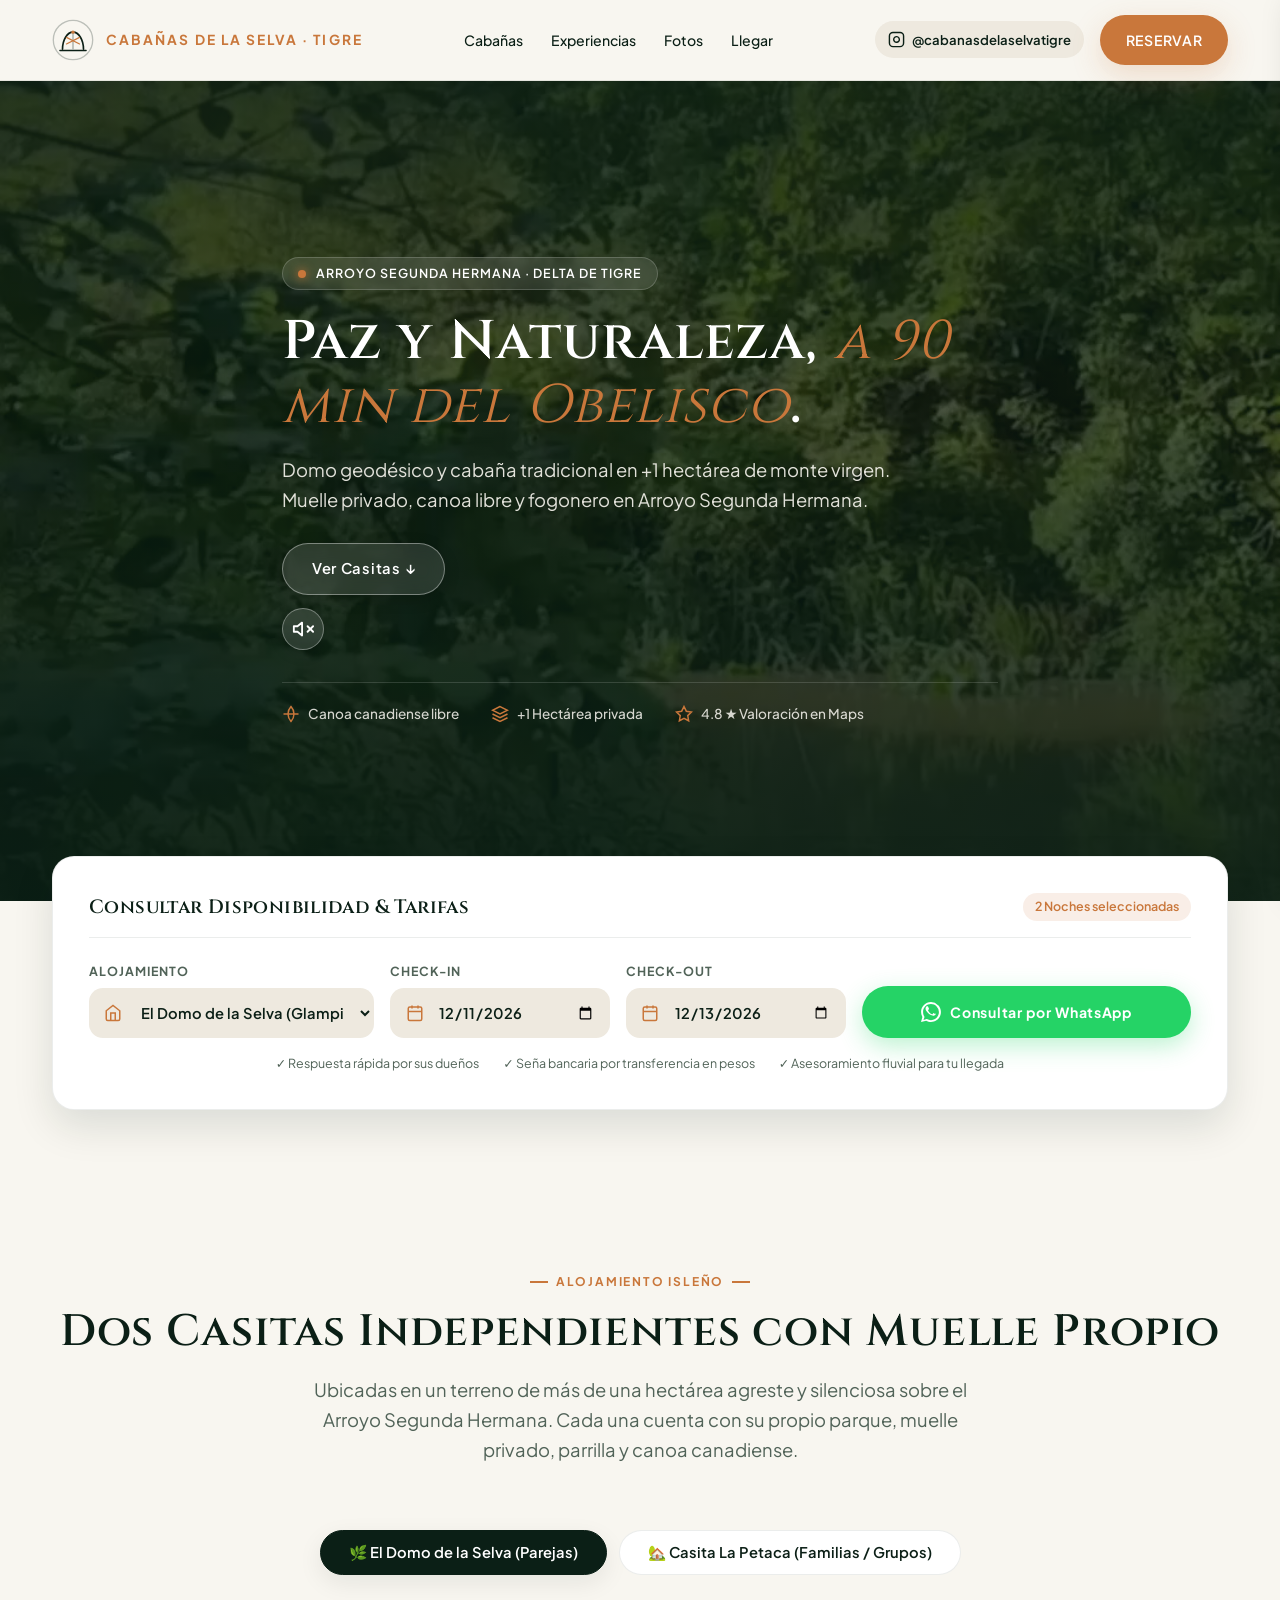
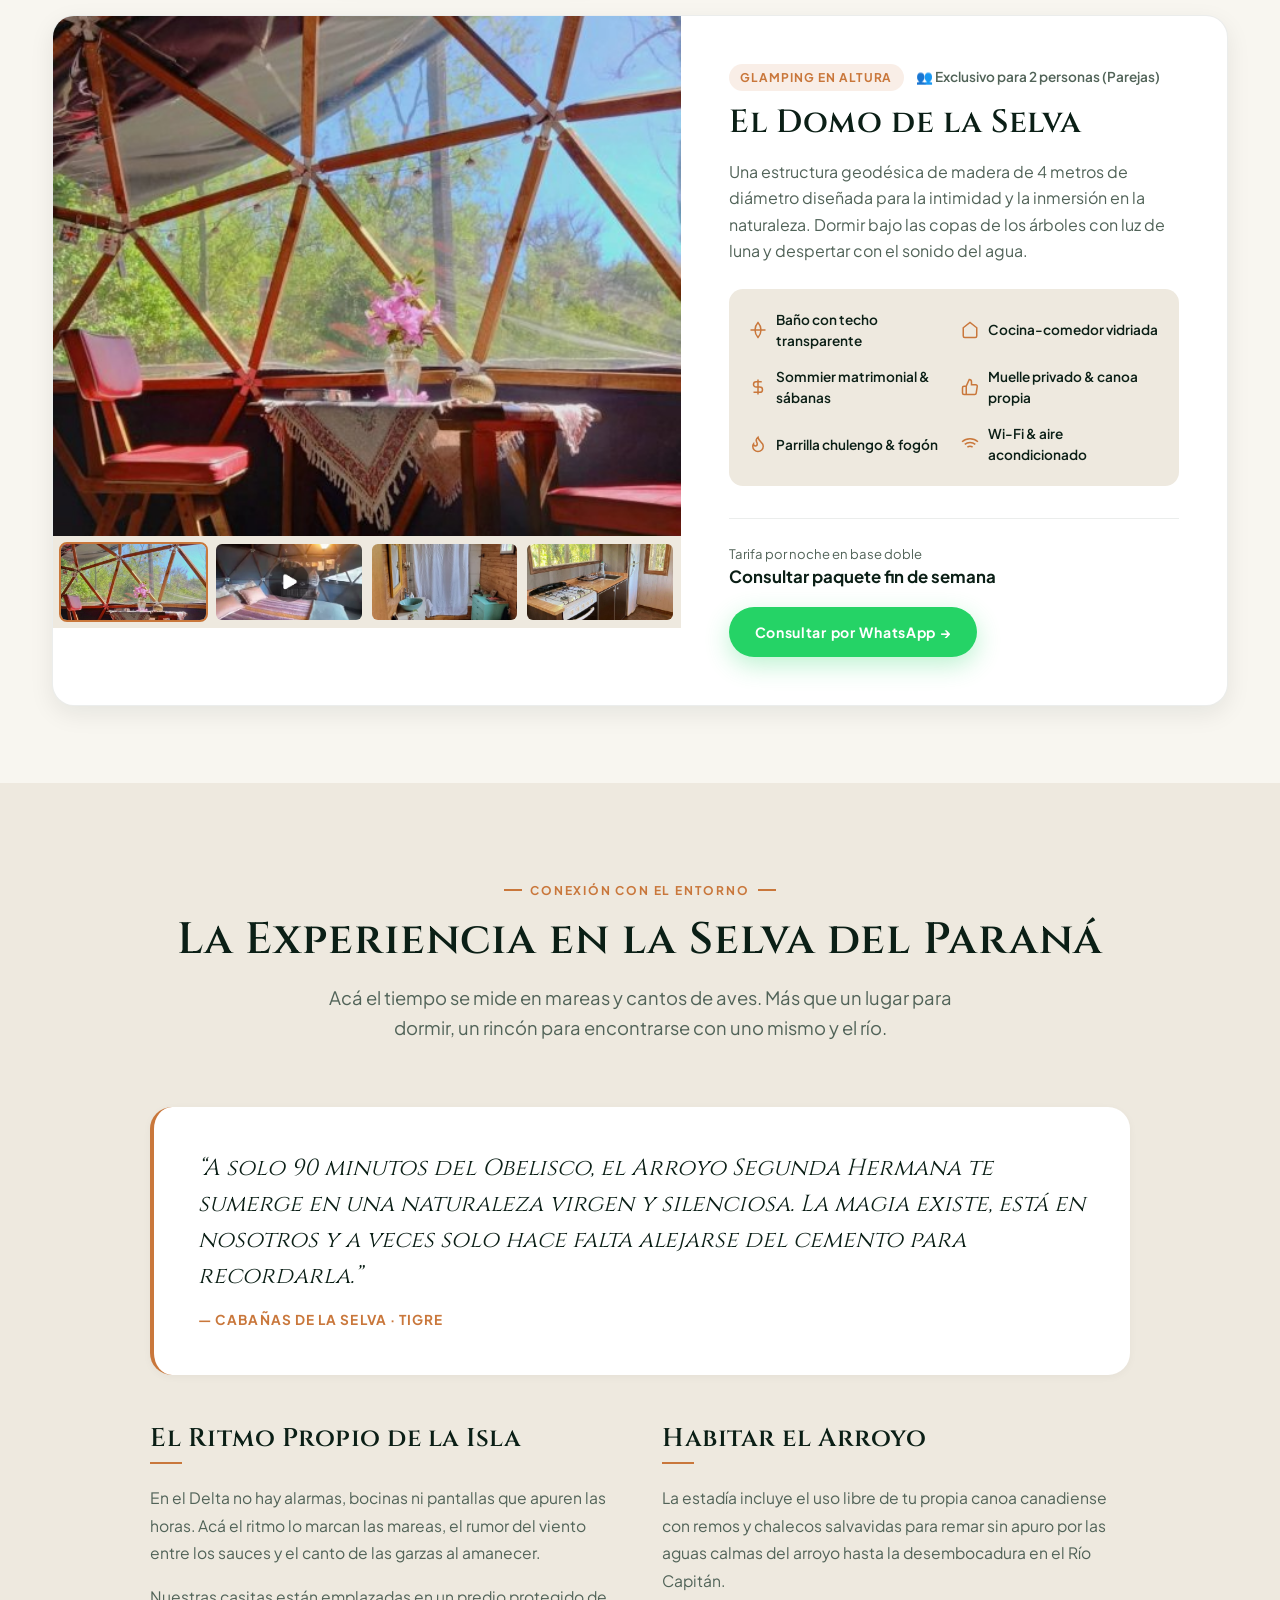
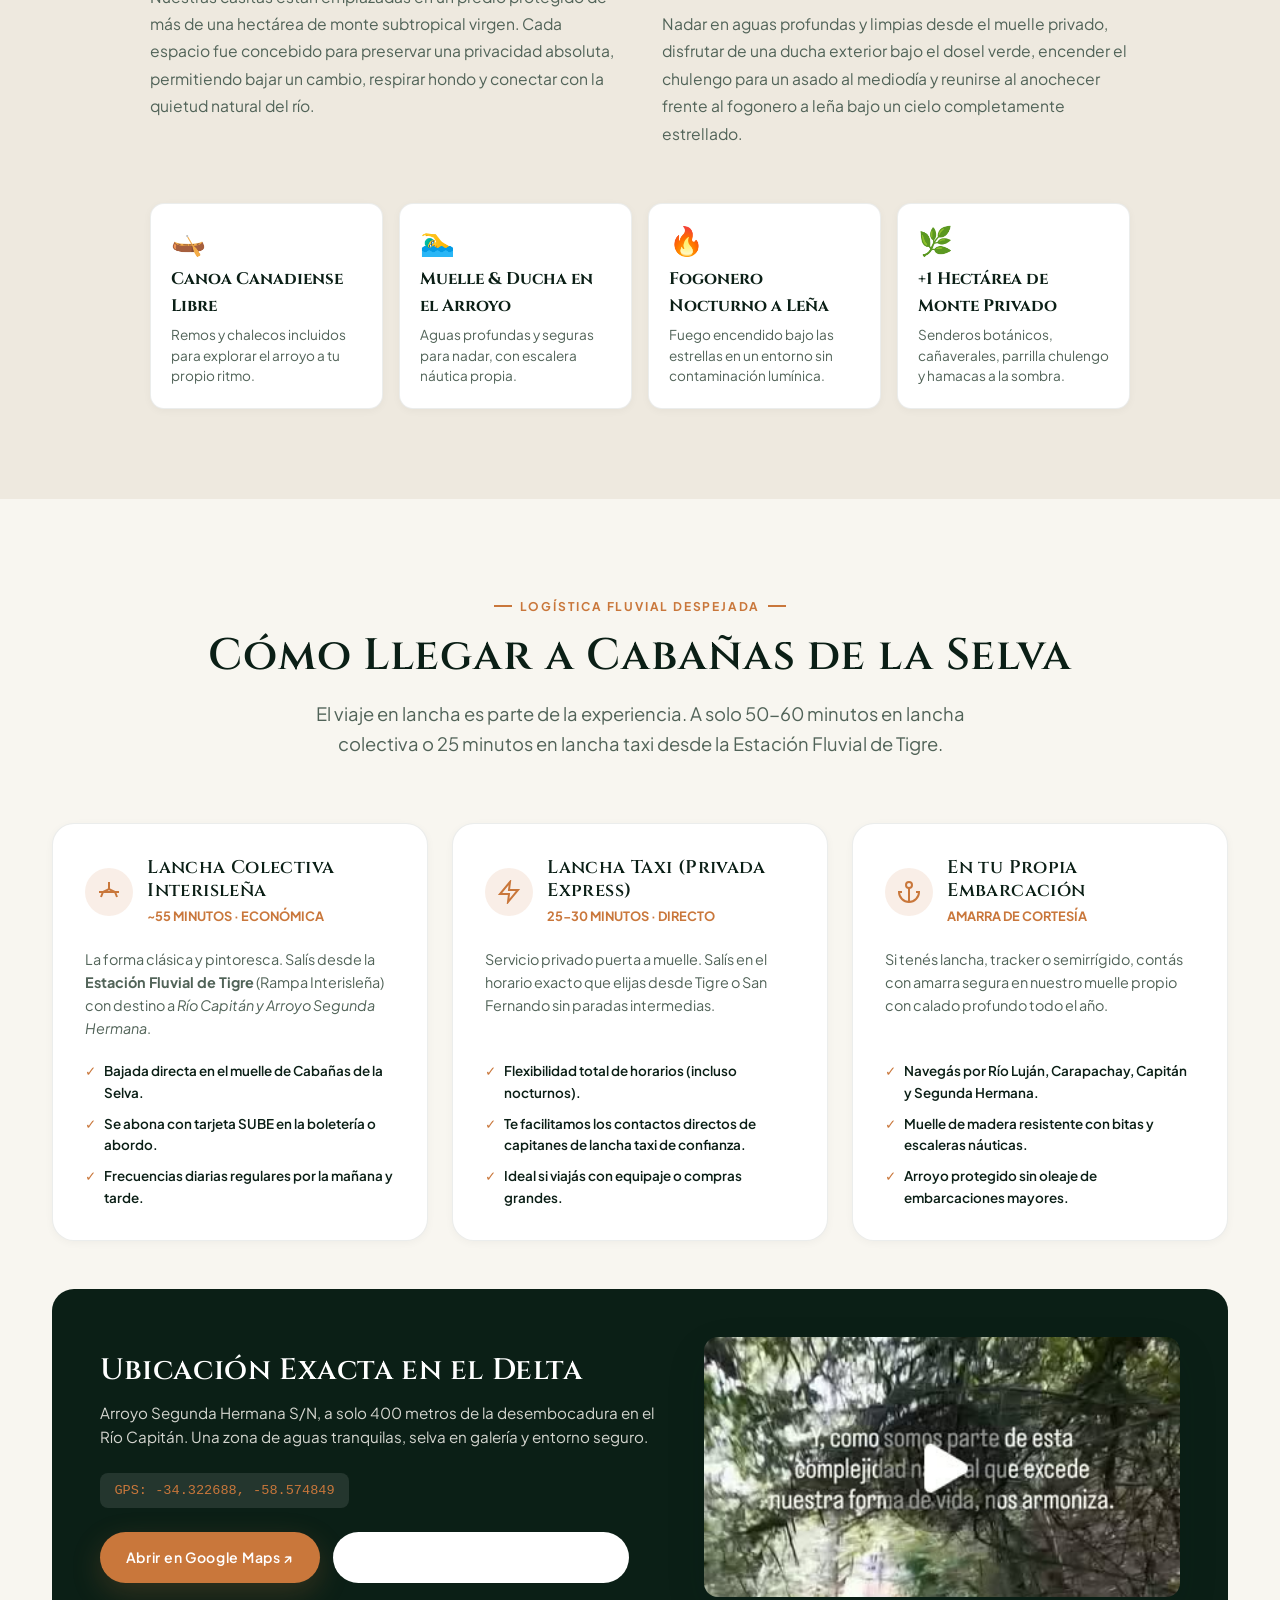
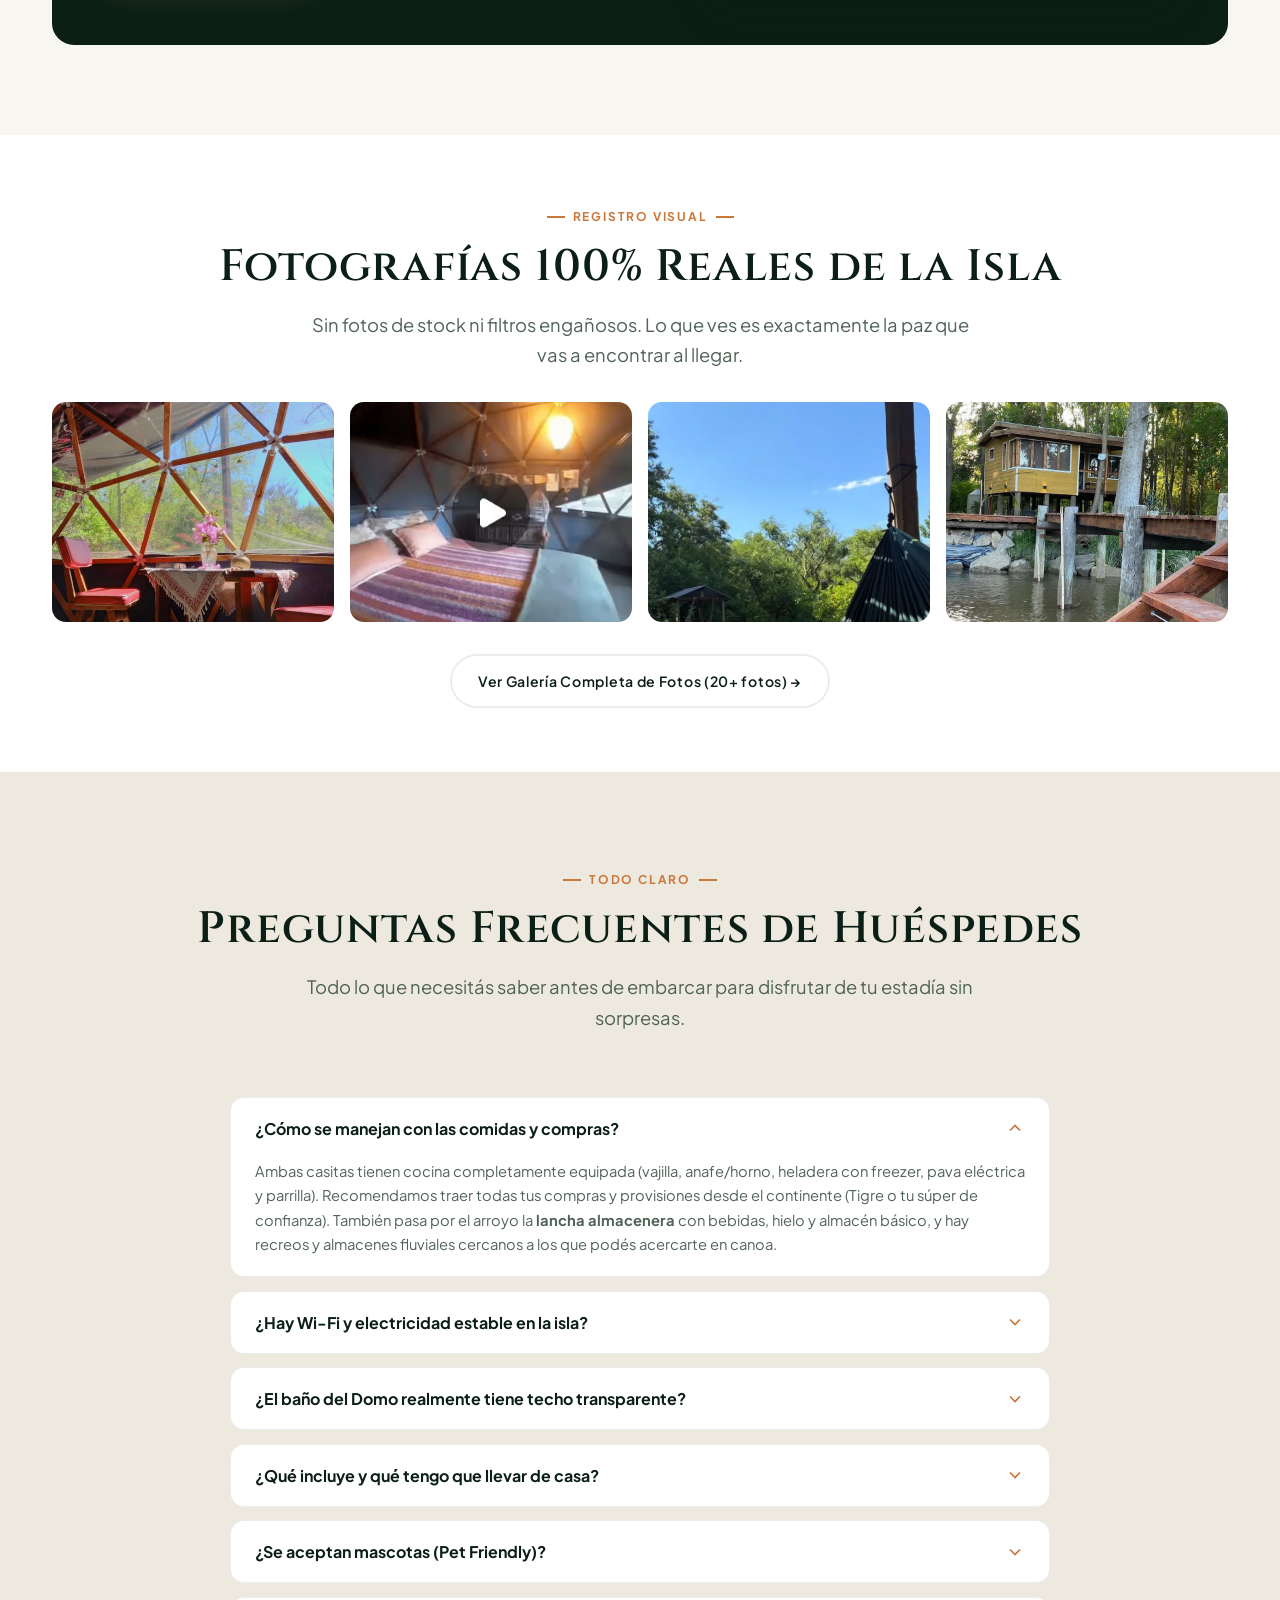
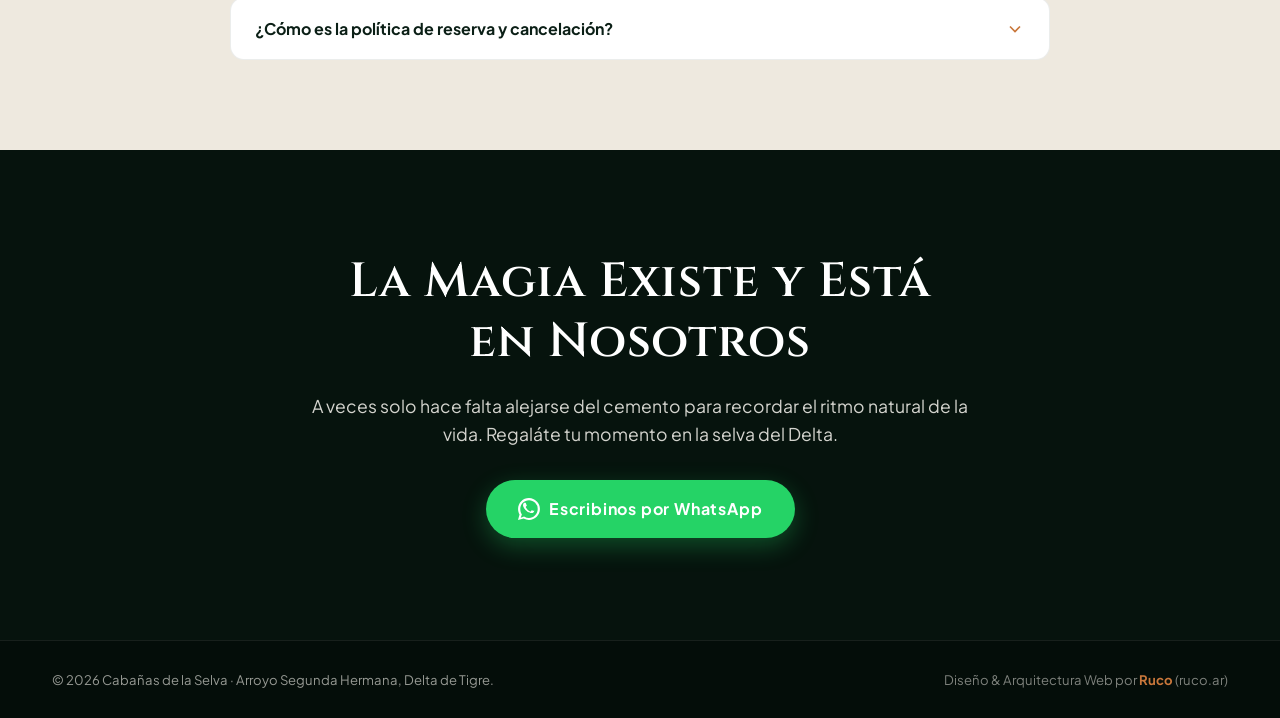
==== index.html @ 5b9f51e4 "subida del proyecto" ====
<!DOCTYPE html>
<html lang="es">
<head>
  <meta charset="UTF-8">
  <meta name="viewport" content="width=device-width, initial-scale=1.0">
  <title>Domo de la Selva · Cabañas de la Selva | Glamping & Cabaña en Delta de Tigre</title>
  
  <meta name="description" content="Refugio natural de desconexión en Arroyo Segunda Hermana, Delta de Tigre. Glamping en Domo geodésico con baño de techo transparente y Casita tradicional La Petaca. Más de 1 hectárea de monte virgen, muelle privado, canoa incluida y fogonero. A 90 min del Obelisco.">
  <meta name="keywords" content="domo de la selva tigre, cabañas de la selva delta, glamping tigre, arroyo segunda hermana, alquiler cabaña tigre, la petaca tigre, escapada delta tigre descanso">
  <meta name="author" content="Ruco · ruco.ar">
  <meta name="robots" content="index, follow">

  <!-- Open Graph / Redes Sociales -->
  <meta property="og:type" content="website">
  <meta property="og:title" content="Domo de la Selva · Cabañas de la Selva | Delta de Tigre">
  <meta property="og:description" content="Parece el Sudeste Asiático, pero está a 90 min del Obelisco. Domo geodésico con baño cenital y cabaña isleña en +1 hectárea privada con canoa y muelle.">
  <meta property="og:image" content="images/hero-domoselva.jpg">
  <meta property="og:locale" content="es_AR">

  <!-- Favicon SVG Botánico -->
  <link rel="icon" type="image/svg+xml" href="data:image/svg+xml,%3Csvg xmlns='http://www.w3.org/2000/svg' viewBox='0 0 32 32'%3E%3Cpath fill='%230b1f16' d='M16 2C8.3 2 2 8.3 2 16s6.3 14 14 14 14-6.3 14-14S23.7 2 16 2zm1 4.2c3.5 1.2 6.5 4.5 7.2 8.5H17V6.2zm-2 0V15H7.8C8.5 11 11.5 7.4 15 6.2zM7.5 17H15v8.8C11.5 24.6 8.5 21 7.5 17zm9.5 8.8V17h7.5c-1 4-4 7.6-7.5 8.8z'/%3E%3C/svg%3E">

  <!-- Preconnect & Fonts -->
  <link rel="preconnect" href="https://fonts.googleapis.com">
  <link rel="preconnect" href="https://fonts.gstatic.com" crossorigin>

  <!-- Estilos Principales -->
  <link rel="stylesheet" href="css/styles.css">

  <!-- Datos estructurados Schema.org para SEO Local de Google -->
  <script type="application/ld+json">
  {
    "@context": "https://schema.org",
    "@type": "LodgingBusiness",
    "name": "Domo de la Selva · Cabañas de la Selva",
    "alternateName": "El Domo y La Petaca Delta del Tigre",
    "description": "Complejo turístico en el Delta del Tigre con domo geodésico glamping en altura y cabaña tradicional isleña en más de una hectárea de monte con muelle propio y canoa libre.",
    "telephone": "+54 9 11 6840-8623",
    "url": "https://www.instagram.com/cabanasdelaselvatigre/",
    "address": {
      "@type": "PostalAddress",
      "streetAddress": "Arroyo Segunda Hermana S/N (a 400m de Río Capitán)",
      "addressLocality": "Tigre",
      "addressRegion": "Buenos Aires",
      "addressCountry": "AR"
    },
    "geo": {
      "@type": "GeoCoordinates",
      "latitude": -34.3226880,
      "longitude": -58.5748492
    },
    "amenityFeature": [
      { "@type": "LocationFeatureSpecification", "name": "Domo geodésico con baño de techo transparente", "value": true },
      { "@type": "LocationFeatureSpecification", "name": "Canoa canadiense de uso libre con chalecos", "value": true },
      { "@type": "LocationFeatureSpecification", "name": "Muelle privado sobre Arroyo Segunda Hermana", "value": true },
      { "@type": "LocationFeatureSpecification", "name": "Fogonero nocturno a leña", "value": true },
      { "@type": "LocationFeatureSpecification", "name": "Parrilla independiente en cada unidad", "value": true },
      { "@type": "LocationFeatureSpecification", "name": "Más de 1 hectárea de monte virgen", "value": true },
      { "@type": "LocationFeatureSpecification", "name": "Wi-Fi y electricidad 220V", "value": true }
    ],
    "priceRange": "$$"
  }
  </script>
</head>
<body>

  <!-- 2. Header Fijo & Navegación Principal -->
  <header class="site-header">
    <div class="container header-container">
      <!-- Marca & Isotipo -->
      <a href="index.html" class="brand" aria-label="Domo de la Selva - Inicio">
        <svg class="brand-icon-svg" viewBox="0 0 64 64" fill="none" xmlns="http://www.w3.org/2000/svg">
          <circle cx="32" cy="32" r="30" stroke="currentColor" stroke-width="2" stroke-opacity="0.25"/>
          <!-- Domo geodésico y hoja botánica -->
          <path d="M16 46C16 32 23 20 32 20C41 20 48 32 48 46" stroke="currentColor" stroke-width="2.5" stroke-linecap="round"/>
          <path d="M32 20V46" stroke="currentColor" stroke-width="1.8" stroke-opacity="0.4"/>
          <path d="M22 28L42 38" stroke="var(--color-accent)" stroke-width="1.8" stroke-linecap="round"/>
          <path d="M42 28L22 38" stroke="var(--color-accent)" stroke-width="1.8" stroke-linecap="round"/>
          <circle cx="32" cy="20" r="2.5" fill="var(--color-accent)"/>
          <path d="M12 48H52" stroke="currentColor" stroke-width="2" stroke-linecap="round"/>
        </svg>
        <div class="brand-text">
          <span class="brand-subtitle">Cabañas de la Selva · Tigre</span>
        </div>
      </a>

      <!-- Navegación Desktop -->
      <nav class="main-nav" aria-label="Navegación principal">
        <a href="#casitas" class="nav-link">Cabañas</a>
        <a href="#experiencias" class="nav-link">Experiencias</a>
        <a href="galeria.html" class="nav-link">Fotos</a>
        <a href="#como-llegar" class="nav-link">Llegar</a>
      </nav>

      <!-- Botones de Acción -->
      <div class="header-actions">
        <a href="https://www.instagram.com/cabanasdelaselvatigre/?hl=es" target="_blank" rel="noopener" class="header-ig" aria-label="Instagram Cabañas de la Selva">
          <svg width="17" height="17" viewBox="0 0 24 24" fill="none" stroke="currentColor" stroke-width="2"><rect x="2" y="2" width="20" height="20" rx="5" ry="5"/><path d="M16 11.37A4 4 0 1 1 12.63 8 4 4 0 0 1 16 11.37z"/><line x1="17.5" y1="6.5" x2="17.51" y2="6.5"/></svg>
          <span>@cabanasdelaselvatigre</span>
        </a>
        <a href="#reservas" class="btn btn-accent">RESERVAR</a>
      </div>

      <!-- Menú Hamburguesa Mobile -->
      <button class="menu-toggle" aria-label="Abrir menú" aria-expanded="false">
        <div class="menu-toggle-bars">
          <span></span>
          <span></span>
          <span></span>
        </div>
      </button>
    </div>
  </header>

  <!-- Drawer Menú Mobile Off-canvas -->
  <div class="mobile-drawer-overlay"></div>
  <aside class="mobile-drawer" aria-label="Menú móvil">
    <div class="mobile-drawer-top">
      <div class="brand-text">
        <span class="brand-subtitle" style="font-size: 0.95rem; font-weight: 700; color: var(--color-accent); text-transform: uppercase; letter-spacing: 0.12em;">Cabañas de la Selva</span>
      </div>
      <button class="mobile-drawer-close" aria-label="Cerrar menú">&times;</button>
    </div>
    <ul class="mobile-nav-list">
      <li><a href="#casitas" class="mobile-nav-link">Cabañas <span>→</span></a></li>
      <li><a href="#experiencias" class="mobile-nav-link">Experiencias <span>→</span></a></li>
      <li><a href="galeria.html" class="mobile-nav-link">Fotos <span>→</span></a></li>
      <li><a href="#como-llegar" class="mobile-nav-link">Llegar <span>→</span></a></li>
    </ul>
    <div class="mobile-drawer-footer">
      <a href="https://www.instagram.com/cabanasdelaselvatigre/?hl=es" target="_blank" rel="noopener" class="btn btn-outline" style="width: 100%;">
        Instagram @cabanasdelaselvatigre
      </a>
    </div>
  </aside>

  <!-- 3. Hero Section Editorial con Video Background -->
  <section class="hero-section">
    <div class="hero-media-wrap">
      <video class="hero-bg-video" autoplay muted loop playsinline poster="images/hero-video-poster.jpg" id="hero-video">
        <source src="videos/hero-selva.mp4" type="video/mp4">
        <img src="images/hero-video-poster.jpg" alt="Cabañas de la Selva Tigre - Arroyo Segunda Hermana" class="hero-bg-media">
      </video>
    </div>
    <div class="hero-overlay"></div>

    <div class="container hero-content">
      <div class="hero-badge-wrap">
        <span class="dot"></span>
        <span>ARROYO SEGUNDA HERMANA · DELTA DE TIGRE</span>
      </div>
      <h1 class="hero-title">
        Paz y Naturaleza, <em>a 90 min del Obelisco</em>.
      </h1>
      <p class="hero-description">
        Domo geodésico y cabaña tradicional en +1 hectárea de monte virgen. Muelle privado, canoa libre y fogonero en Arroyo Segunda Hermana.
      </p>
      <div class="hero-actions">
        <a href="#casitas" class="btn hero-btn-casitas">
          Ver Casitas ↓
        </a>
        <button class="hero-sound-icon-btn" id="hero-sound-toggle" aria-label="Activar o desactivar sonido del video" title="Activar sonido">
          <!-- Parlante silenciado / bloqueado -->
          <svg class="sound-icon-off" width="22" height="22" viewBox="0 0 24 24" fill="none" stroke="currentColor" stroke-width="2" stroke-linecap="round" stroke-linejoin="round">
            <polygon points="11 5 6 9 2 9 2 15 6 15 11 19 11 5"></polygon>
            <line x1="23" y1="9" x2="17" y2="15"></line>
            <line x1="17" y1="9" x2="23" y2="15"></line>
          </svg>
          <!-- Parlante activo / desbloqueado -->
          <svg class="sound-icon-on" width="22" height="22" viewBox="0 0 24 24" fill="none" stroke="currentColor" stroke-width="2" stroke-linecap="round" stroke-linejoin="round" style="display: none;">
            <polygon points="11 5 6 9 2 9 2 15 6 15 11 19 11 5"></polygon>
            <path d="M15.54 8.46a5 5 0 0 1 0 7.07"></path>
            <path d="M19.07 4.93a10 10 0 0 1 0 14.14"></path>
          </svg>
        </button>
      </div>
      <div class="hero-tickers">
        <div class="hero-ticker-item">
          <svg width="18" height="18" viewBox="0 0 24 24" fill="none" stroke="currentColor" stroke-width="2"><path d="M2 12h20M12 2a15.3 15.3 0 0 1 4 10 15.3 15.3 0 0 1-4 10 15.3 15.3 0 0 1-4-10 15.3 15.3 0 0 1 4-10z"/></svg>
          <span>Canoa canadiense libre</span>
        </div>
        <div class="hero-ticker-item">
          <svg width="18" height="18" viewBox="0 0 24 24" fill="none" stroke="currentColor" stroke-width="2"><path d="M12 2L2 7l10 5 10-5-10-5zM2 17l10 5 10-5M2 12l10 5 10-5"/></svg>
          <span>+1 Hectárea privada</span>
        </div>
        <div class="hero-ticker-item">
          <svg width="18" height="18" viewBox="0 0 24 24" fill="none" stroke="currentColor" stroke-width="2"><polygon points="12 2 15.09 8.26 22 9.27 17 14.14 18.18 21.02 12 17.77 5.82 21.02 7 14.14 2 9.27 8.91 8.26 12 2"/></svg>
          <span>4.8 ★ Valoración en Maps</span>
        </div>
      </div>
    </div>
  </section>

  <!-- 4. Motor de Reservas & Disponibilidad (Tactical Booking Box) -->
  <section class="booking-section" id="reservas">
    <div class="container">
      <div class="booking-card">
        <div class="booking-card-header">
          <div>
            <h2 class="booking-card-title">Consultar Disponibilidad & Tarifas</h2>
          </div>
          <span class="booking-card-badge" id="booking-nights-badge">2 Noches seleccionadas</span>
        </div>
        <form id="booking-form">
          <div class="booking-grid">
            <div class="booking-field">
              <label class="booking-label" for="booking-unit">Alojamiento</label>
              <div class="booking-input-wrap">
                <svg width="18" height="18" viewBox="0 0 24 24" fill="none" stroke="currentColor" stroke-width="2"><path d="M3 9l9-7 9 7v11a2 2 0 0 1-2 2H5a2 2 0 0 1-2-2z"/><polyline points="9 22 9 12 15 12 15 22"/></svg>
                <select id="booking-unit" class="booking-select" required>
                  <option value="El Domo de la Selva (Parejas)">El Domo de la Selva (Glamping Parejas)</option>
                  <option value="Casita La Petaca (Familias/Grupos)">Casita La Petaca (Hasta 4-5 personas)</option>
                  <option value="Ambas Casitas (Predio Completo)">Ambas Casitas (Predio exclusivo)</option>
                </select>
              </div>
            </div>

            <div class="booking-field">
              <label class="booking-label" for="booking-checkin">Check-in</label>
              <div class="booking-input-wrap">
                <svg width="18" height="18" viewBox="0 0 24 24" fill="none" stroke="currentColor" stroke-width="2"><rect x="3" y="4" width="18" height="18" rx="2" ry="2"/><line x1="16" y1="2" x2="16" y2="6"/><line x1="8" y1="2" x2="8" y2="6"/><line x1="3" y1="10" x2="21" y2="10"/></svg>
                <input type="date" id="booking-checkin" class="booking-input" required>
              </div>
            </div>

            <div class="booking-field">
              <label class="booking-label" for="booking-checkout">Check-out</label>
              <div class="booking-input-wrap">
                <svg width="18" height="18" viewBox="0 0 24 24" fill="none" stroke="currentColor" stroke-width="2"><rect x="3" y="4" width="18" height="18" rx="2" ry="2"/><line x1="16" y1="2" x2="16" y2="6"/><line x1="8" y1="2" x2="8" y2="6"/><line x1="3" y1="10" x2="21" y2="10"/></svg>
                <input type="date" id="booking-checkout" class="booking-input" required>
              </div>
            </div>

            <div class="booking-field">
              <button type="submit" class="btn btn-whatsapp booking-btn">
                <svg width="20" height="20" viewBox="0 0 24 24" fill="currentColor"><path d="M17.472 14.382c-.301-.15-1.78-.879-2.056-.98-.276-.1-.477-.15-.678.15-.201.3-.778.98-.954 1.18-.175.201-.351.226-.652.075-1.928-.966-3.193-2.189-4.469-4.38-.337-.58-.035-.895.116-1.045.135-.136.3-.351.451-.527.151-.176.201-.301.301-.502.101-.2.05-.376-.025-.526-.075-.151-.678-1.633-.929-2.235-.244-.587-.492-.507-.677-.516-.176-.008-.376-.01-.577-.01-.201 0-.527.075-.803.376-.276.3-1.054 1.03-1.054 2.511 0 1.481 1.079 2.91 1.23 3.111.15.201 2.124 3.243 5.145 4.549.718.311 1.279.497 1.716.636.722.23 1.378.197 1.897.12.578-.087 1.78-.727 2.031-1.429.251-.702.251-1.303.176-1.429-.076-.126-.277-.201-.578-.352zM12 21.82c-1.748 0-3.46-.46-4.966-1.332l-.356-.211-3.69 1.196 1.218-3.597-.232-.37C3.045 15.952 2.5 14.011 2.5 12c0-5.238 4.262-9.5 9.5-9.5 2.538 0 4.924.989 6.72 2.784A9.444 9.444 0 0 1 21.5 12c0 5.238-4.262 9.82-9.5 9.82zm8.411-17.91A11.89 11.89 0 0 0 12 .08C5.424.08.08 5.424.08 12c0 2.1.548 4.148 1.589 5.961L0 24l6.19-1.624C7.94 23.35 9.947 23.92 12 23.92c6.576 0 11.92-5.344 11.92-11.92 0-3.184-1.24-6.177-3.509-8.41z"/></svg>
                <span>Consultar por WhatsApp</span>
              </button>
            </div>
          </div>
        </form>
        <div class="booking-guarantee">
          <span>✓ Respuesta rápida por sus dueños</span>
          <span>✓ Seña bancaria por transferencia en pesos</span>
          <span>✓ Asesoramiento fluvial para tu llegada</span>
        </div>
      </div>
    </div>
  </section>

  <!-- 5. Casitas Showcase (El Domo vs La Petaca) -->
  <section class="showcase-section" id="casitas">
    <div class="container">
      <div class="section-header-center">
        <span class="section-tag">Alojamiento Isleño</span>
        <h2 class="section-title">Dos Casitas Independientes con Muelle Propio</h2>
        <p class="section-subtitle">
          Ubicadas en un terreno de más de una hectárea agreste y silenciosa sobre el Arroyo Segunda Hermana. Cada una cuenta con su propio parque, muelle privado, parrilla y canoa canadiense.
        </p>
      </div>

      <!-- Selector de Casita -->
      <div class="units-tabs">
        <button class="unit-tab-btn active" data-unit="domo">
          🌿 El Domo de la Selva (Parejas)
        </button>
        <button class="unit-tab-btn" data-unit="petaca">
          🏡 Casita La Petaca (Familias / Grupos)
        </button>
      </div>

      <!-- UNIDAD 1: EL DOMO DE LA SELVA -->
      <article class="unit-card active" id="unit-domo">
        <div class="unit-gallery">
          <img src="images/domo-geodesico-vista-real.jpg" alt="Interior del Domo geodésico con vista a la selva" class="unit-main-img">
          <div class="unit-thumbs-grid">
            <div class="unit-thumb-btn active" data-full="images/domo-geodesico-vista-real.jpg">
              <img src="images/domo-geodesico-vista-real.jpg" alt="Vista interior del Domo">
            </div>
            <div class="unit-thumb-btn" data-full="images/domo-cama-sommier-real.jpg">
              <img src="images/domo-cama-sommier-real.jpg" alt="Domo habitación real">
            </div>
            <div class="unit-thumb-btn" data-full="images/domo-bano-cielo.jpg">
              <img src="images/domo-bano-cielo.jpg" alt="Baño con techo transparente">
            </div>
            <div class="unit-thumb-btn" data-full="images/domo-cocina-deck.jpg">
              <img src="images/domo-cocina-deck.jpg" alt="Cocina y deck">
            </div>
          </div>
        </div>

        <div class="unit-info-body">
          <div>
            <div class="unit-top-meta">
              <span class="unit-badge">Glamping en Altura</span>
              <span class="unit-capacity">👥 Exclusivo para 2 personas (Parejas)</span>
            </div>
            <h3 class="unit-name">El Domo de la Selva</h3>
            <p class="unit-lead">
              Una estructura geodésica de madera de 4 metros de diámetro diseñada para la intimidad y la inmersión en la naturaleza. Dormir bajo las copas de los árboles con luz de luna y despertar con el sonido del agua.
            </p>

            <div class="unit-features-grid">
              <div class="unit-feat-item">
                <svg width="18" height="18" viewBox="0 0 24 24" fill="none" stroke="currentColor" stroke-width="2"><path d="M2 12h20M12 2a15.3 15.3 0 0 1 4 10 15.3 15.3 0 0 1-4 10 15.3 15.3 0 0 1-4-10 15.3 15.3 0 0 1 4-10z"/></svg>
                <span>Baño con techo transparente</span>
              </div>
              <div class="unit-feat-item">
                <svg width="18" height="18" viewBox="0 0 24 24" fill="none" stroke="currentColor" stroke-width="2"><path d="M3 9l9-7 9 7v11a2 2 0 0 1-2 2H5a2 2 0 0 1-2-2z"/></svg>
                <span>Cocina-comedor vidriada</span>
              </div>
              <div class="unit-feat-item">
                <svg width="18" height="18" viewBox="0 0 24 24" fill="none" stroke="currentColor" stroke-width="2"><path d="M12 2v20M17 5H9.5a3.5 3.5 0 0 0 0 7h5a3.5 3.5 0 0 1 0 7H6"/></svg>
                <span>Sommier matrimonial & sábanas</span>
              </div>
              <div class="unit-feat-item">
                <svg width="18" height="18" viewBox="0 0 24 24" fill="none" stroke="currentColor" stroke-width="2"><path d="M14 9V5a3 3 0 0 0-3-3l-4 9v11h11.28a2 2 0 0 0 2-1.7l1.38-9a2 2 0 0 0-2-2.3zM7 22H4a2 2 0 0 1-2-2v-7a2 2 0 0 1 2-2h3"/></svg>
                <span>Muelle privado & canoa propia</span>
              </div>
              <div class="unit-feat-item">
                <svg width="18" height="18" viewBox="0 0 24 24" fill="none" stroke="currentColor" stroke-width="2"><path d="M8.5 14.5A2.5 2.5 0 0 0 11 12c0-1.38-.5-2-1-3-1.072-2.143-.224-4.054 2-6 .5 2.5 2 4.9 4 6.5 2 1.6 3 3.5 3 5.5a7 7 0 1 1-14 0c0-1.153.433-2.294 1-3a2.5 2.5 0 0 0 2.5 2.5z"/></svg>
                <span>Parrilla chulengo & fogón</span>
              </div>
              <div class="unit-feat-item">
                <svg width="18" height="18" viewBox="0 0 24 24" fill="none" stroke="currentColor" stroke-width="2"><path d="M5 12.55a11 11 0 0 1 14.08 0M1.42 9a16 16 0 0 1 21.16 0M8.53 16.11a6 6 0 0 1 6.95 0M12 20h.01"/></svg>
                <span>Wi-Fi & aire acondicionado</span>
              </div>
            </div>
          </div>

          <div class="unit-cta-block">
            <div class="unit-price-note">
              <span>Tarifa por noche en base doble</span>
              <strong>Consultar paquete fin de semana</strong>
            </div>
            <a href="https://wa.me/5491168408623?text=¡Hola!%20Queremos%20consultar%20disponibilidad%20y%20precios%20para%20El%20Domo%20de%20la%20Selva" target="_blank" rel="noopener" class="btn btn-whatsapp">
              Consultar por WhatsApp →
            </a>
          </div>
        </div>
      </article>

      <!-- UNIDAD 2: CASITA LA PETACA -->
      <article class="unit-card" id="unit-petaca">
        <div class="unit-gallery">
          <img src="images/petaca-cabana-fachada.jpg" alt="Casita La Petaca en Delta del Tigre" class="unit-main-img">
          <div class="unit-thumbs-grid">
            <div class="unit-thumb-btn active" data-full="images/petaca-cabana-fachada.jpg">
              <img src="images/petaca-cabana-fachada.jpg" alt="La Petaca Fachada">
            </div>
            <div class="unit-thumb-btn" data-full="images/petaca-living-madera.jpg">
              <img src="images/petaca-living-madera.jpg" alt="Living de La Petaca">
            </div>
            <div class="unit-thumb-btn" data-full="images/petaca-dormitorio-matrimonial.jpg">
              <img src="images/petaca-dormitorio-matrimonial.jpg" alt="Habitación principal">
            </div>
            <div class="unit-thumb-btn" data-full="images/hamacas-paraguayas-sombra.jpg">
              <img src="images/hamacas-paraguayas-sombra.jpg" alt="Hamacas paraguayas">
            </div>
          </div>
        </div>

        <div class="unit-info-body">
          <div>
            <div class="unit-top-meta">
              <span class="unit-badge">Cabaña Tradicional Isleña</span>
              <span class="unit-capacity">👨‍👩‍👧‍👦 Capacidad hasta 4 a 5 personas</span>
            </div>
            <h3 class="unit-name">Casita La Petaca</h3>
            <p class="unit-lead">
              Auténtica casa de isla sobre pilotes de 3 ambientes, rodeada de cañaverales y parque silvestre. Ideal para familias, parejas amigas o quienes buscan amplitud con espíritu isleño auténtico.
            </p>

            <div class="unit-features-grid">
              <div class="unit-feat-item">
                <svg width="18" height="18" viewBox="0 0 24 24" fill="none" stroke="currentColor" stroke-width="2"><path d="M3 9l9-7 9 7v11a2 2 0 0 1-2 2H5a2 2 0 0 1-2-2z"/></svg>
                <span>2 Dormitorios independientes</span>
              </div>
              <div class="unit-feat-item">
                <svg width="18" height="18" viewBox="0 0 24 24" fill="none" stroke="currentColor" stroke-width="2"><path d="M21 16V8a2 2 0 0 0-1-1.73l-7-4a2 2 0 0 0-2 0l-7 4A2 2 0 0 0 3 8v8a2 2 0 0 0 1 1.73l7 4a2 2 0 0 0 2 0l7-4A2 2 0 0 0 21 16z"/></svg>
                <span>Cocina completa con horno y freezer</span>
              </div>
              <div class="unit-feat-item">
                <svg width="18" height="18" viewBox="0 0 24 24" fill="none" stroke="currentColor" stroke-width="2"><path d="M12 22s8-4 8-10V5l-8-3-8 3v7c0 6 8 10 8 10z"/></svg>
                <span>Deck exterior & galería a la sombra</span>
              </div>
              <div class="unit-feat-item">
                <svg width="18" height="18" viewBox="0 0 24 24" fill="none" stroke="currentColor" stroke-width="2"><path d="M14 9V5a3 3 0 0 0-3-3l-4 9v11h11.28a2 2 0 0 0 2-1.7l1.38-9a2 2 0 0 0-2-2.3z"/></svg>
                <span>Muelle propio & canoa con salvavidas</span>
              </div>
              <div class="unit-feat-item">
                <svg width="18" height="18" viewBox="0 0 24 24" fill="none" stroke="currentColor" stroke-width="2"><path d="M8.5 14.5A2.5 2.5 0 0 0 11 12c0-1.38-.5-2-1-3-1.072-2.143-.224-4.054 2-6 .5 2.5 2 4.9 4 6.5 2 1.6 3 3.5 3 5.5a7 7 0 1 1-14 0c0-1.153.433-2.294 1-3a2.5 2.5 0 0 0 2.5 2.5z"/></svg>
                <span>Parrilla grande & fogón delimitado</span>
              </div>
              <div class="unit-feat-item">
                <svg width="18" height="18" viewBox="0 0 24 24" fill="none" stroke="currentColor" stroke-width="2"><path d="M5 12.55a11 11 0 0 1 14.08 0M1.42 9a16 16 0 0 1 21.16 0M8.53 16.11a6 6 0 0 1 6.95 0M12 20h.01"/></svg>
                <span>Hamacas paraguayas & juegos</span>
              </div>
            </div>
          </div>

          <div class="unit-cta-block">
            <div class="unit-price-note">
              <span>Tarifa familiar según cantidad de huéspedes</span>
              <strong>Capacidad 4 a 5 personas</strong>
            </div>
            <a href="https://wa.me/5491168408623?text=¡Hola!%20Queremos%20consultar%20por%20la%20Casita%20La%20Petaca%20para%20familias" target="_blank" rel="noopener" class="btn btn-whatsapp">
              Consultar por WhatsApp →
            </a>
          </div>
        </div>
      </article>
    </div>
  </section>

  <!-- 6. Experiencias & Vivencias de Selva -->
  <section class="experiences-section" id="experiencias">
    <div class="container">
      <div class="section-header-center">
        <span class="section-tag">Conexión con el Entorno</span>
        <h2 class="section-title">La Experiencia en la Selva del Paraná</h2>
        <p class="section-subtitle">
          Acá el tiempo se mide en mareas y cantos de aves. Más que un lugar para dormir, un rincón para encontrarse con uno mismo y el río.
        </p>
      </div>

      <!-- Narrativa Editorial de la Experiencia (Quiet Luxury) -->
      <div class="exp-editorial-wrap">
        <div class="exp-editorial-quote">
          <p class="quote-text">
            “A solo 90 minutos del Obelisco, el Arroyo Segunda Hermana te sumerge en una naturaleza virgen y silenciosa. La magia existe, está en nosotros y a veces solo hace falta alejarse del cemento para recordarla.”
          </p>
          <span class="quote-author">— Cabañas de la Selva · Tigre</span>
        </div>

        <div class="exp-editorial-story">
          <div class="exp-story-col">
            <h3 class="story-heading">El Ritmo Propio de la Isla</h3>
            <p>
              En el Delta no hay alarmas, bocinas ni pantallas que apuren las horas. Acá el ritmo lo marcan las mareas, el rumor del viento entre los sauces y el canto de las garzas al amanecer.
            </p>
            <p>
              Nuestras casitas están emplazadas en un predio protegido de más de una hectárea de monte subtropical virgen. Cada espacio fue concebido para preservar una privacidad absoluta, permitiendo bajar un cambio, respirar hondo y conectar con la quietud natural del río.
            </p>
          </div>

          <div class="exp-story-col">
            <h3 class="story-heading">Habitar el Arroyo</h3>
            <p>
              La estadía incluye el uso libre de tu propia canoa canadiense con remos y chalecos salvavidas para remar sin apuro por las aguas calmas del arroyo hasta la desembocadura en el Río Capitán.
            </p>
            <p>
              Nadar en aguas profundas y limpias desde el muelle privado, disfrutar de una ducha exterior bajo el dosel verde, encender el chulengo para un asado al mediodía y reunirse al anochecer frente al fogonero a leña bajo un cielo completamente estrellado.
            </p>
          </div>
        </div>

        <!-- Pilares de Experiencia (Sin fotos, estética editorial limpia) -->
        <div class="exp-editorial-features">
          <div class="exp-feature-pill">
            <span class="pill-icon">🛶</span>
            <div class="pill-text">
              <strong>Canoa Canadiense Libre</strong>
              <span>Remos y chalecos incluidos para explorar el arroyo a tu propio ritmo.</span>
            </div>
          </div>
          <div class="exp-feature-pill">
            <span class="pill-icon">🏊‍♂️</span>
            <div class="pill-text">
              <strong>Muelle &amp; Ducha en el Arroyo</strong>
              <span>Aguas profundas y seguras para nadar, con escalera náutica propia.</span>
            </div>
          </div>
          <div class="exp-feature-pill">
            <span class="pill-icon">🔥</span>
            <div class="pill-text">
              <strong>Fogonero Nocturno a Leña</strong>
              <span>Fuego encendido bajo las estrellas en un entorno sin contaminación lumínica.</span>
            </div>
          </div>
          <div class="exp-feature-pill">
            <span class="pill-icon">🌿</span>
            <div class="pill-text">
              <strong>+1 Hectárea de Monte Privado</strong>
              <span>Senderos botánicos, cañaverales, parrilla chulengo y hamacas a la sombra.</span>
            </div>
          </div>
        </div>
      </div>
    </div>
  </section>

  <!-- 7. Logística Fluvial ("Cómo Llegar") -->
  <section class="logistics-section" id="como-llegar">
    <div class="container">
      <div class="section-header-center">
        <span class="section-tag">Logística Fluvial Despejada</span>
        <h2 class="section-title">Cómo Llegar a Cabañas de la Selva</h2>
        <p class="section-subtitle">
          El viaje en lancha es parte de la experiencia. A solo 50-60 minutos en lancha colectiva o 25 minutos en lancha taxi desde la Estación Fluvial de Tigre.
        </p>
      </div>

      <div class="logistics-grid">
        <!-- Opción 1: Lancha Colectiva -->
        <div class="logistics-card">
          <div class="logistics-header">
            <div class="logistics-icon-circle">
              <svg width="24" height="24" viewBox="0 0 24 24" fill="none" stroke="currentColor" stroke-width="2"><path d="M2 12h20M4 17l2-5 6-3 6 3 2 5M12 2v7"/></svg>
            </div>
            <div>
              <h3 class="logistics-name">Lancha Colectiva Interisleña</h3>
              <span class="logistics-time">~55 Minutos · Económica</span>
            </div>
          </div>
          <p class="logistics-desc">
            La forma clásica y pintoresca. Salís desde la <strong>Estación Fluvial de Tigre</strong> (Rampa Interisleña) con destino a <em>Río Capitán y Arroyo Segunda Hermana</em>.
          </p>
          <ul class="logistics-steps">
            <li>Bajada directa en el muelle de Cabañas de la Selva.</li>
            <li>Se abona con tarjeta SUBE en la boletería o abordo.</li>
            <li>Frecuencias diarias regulares por la mañana y tarde.</li>
          </ul>
        </div>

        <!-- Opción 2: Lancha Taxi Náutica -->
        <div class="logistics-card">
          <div class="logistics-header">
            <div class="logistics-icon-circle">
              <svg width="24" height="24" viewBox="0 0 24 24" fill="none" stroke="currentColor" stroke-width="2"><polygon points="13 2 3 14 12 14 11 22 21 10 12 10 13 2"/></svg>
            </div>
            <div>
              <h3 class="logistics-name">Lancha Taxi (Privada Express)</h3>
              <span class="logistics-time">25-30 Minutos · Directo</span>
            </div>
          </div>
          <p class="logistics-desc">
            Servicio privado puerta a muelle. Salís en el horario exacto que elijas desde Tigre o San Fernando sin paradas intermedias.
          </p>
          <ul class="logistics-steps">
            <li>Flexibilidad total de horarios (incluso nocturnos).</li>
            <li>Te facilitamos los contactos directos de capitanes de lancha taxi de confianza.</li>
            <li>Ideal si viajás con equipaje o compras grandes.</li>
          </ul>
        </div>

        <!-- Opción 3: Embarcación Propia -->
        <div class="logistics-card">
          <div class="logistics-header">
            <div class="logistics-icon-circle">
              <svg width="24" height="24" viewBox="0 0 24 24" fill="none" stroke="currentColor" stroke-width="2"><circle cx="12" cy="5" r="3"/><line x1="12" y1="8" x2="12" y2="21"/><path d="M5 12H2a10 10 0 0 0 20 0h-3"/></svg>
            </div>
            <div>
              <h3 class="logistics-name">En tu Propia Embarcación</h3>
              <span class="logistics-time">Amarra de Cortesía</span>
            </div>
          </div>
          <p class="logistics-desc">
            Si tenés lancha, tracker o semirrígido, contás con amarra segura en nuestro muelle propio con calado profundo todo el año.
          </p>
          <ul class="logistics-steps">
            <li>Navegás por Río Luján, Carapachay, Capitán y Segunda Hermana.</li>
            <li>Muelle de madera resistente con bitas y escaleras náuticas.</li>
            <li>Arroyo protegido sin oleaje de embarcaciones mayores.</li>
          </ul>
        </div>
      </div>

      <!-- Tarjeta de Mapa y Coordenadas -->
      <div class="map-card">
        <div>
          <h3>Ubicación Exacta en el Delta</h3>
          <p>
            Arroyo Segunda Hermana S/N, a solo 400 metros de la desembocadura en el Río Capitán. Una zona de aguas tranquilas, selva en galería y entorno seguro.
          </p>
          <div class="map-coordinates">
            <span>GPS: -34.322688, -58.574849</span>
          </div>
          <div class="map-actions">
            <a href="https://maps.google.com/?q=-34.322688,-58.574849" target="_blank" rel="noopener" class="btn btn-accent">
              Abrir en Google Maps ↗
            </a>
            <a href="https://wa.me/5491168408623?text=Hola!%20Me%20podr%C3%ADan%20indicar%20los%20horarios%20de%20lancha%20para%20este%20fin%20de%20semana?" target="_blank" rel="noopener" class="btn btn-outline" style="color: #fff; border-color: rgba(255,255,255,0.3);">
              Consultar Horarios por WhatsApp
            </a>
          </div>
        </div>
        <div class="map-visual-box">
          <img src="images/mapa-arroyo-ilustrado.jpg" alt="Mapa del Arroyo Segunda Hermana y Río Capitán" loading="lazy">
        </div>
      </div>
    </div>
  </section>

  <!-- 8. Galería de Fotos Reales (Preview) -->
  <section class="gallery-preview-section" style="padding: clamp(3rem, 6vw, 4rem) 0; background: var(--color-bg-surface);">
    <div class="container">
      <div class="section-header-center" style="margin-bottom: 2rem;">
        <span class="section-tag">Registro Visual</span>
        <h2 class="section-title">Fotografías 100% Reales de la Isla</h2>
        <p class="section-subtitle">Sin fotos de stock ni filtros engañosos. Lo que ves es exactamente la paz que vas a encontrar al llegar.</p>
      </div>

      <div style="display: grid; grid-template-columns: repeat(auto-fill, minmax(260px, 1fr)); gap: 1rem; margin-bottom: 2rem;">
        <a href="images/domo-geodesico-vista-real.jpg" data-lightbox style="height: 220px; border-radius: var(--radius-md); overflow: hidden; display: block;">
          <img src="images/domo-geodesico-vista-real.jpg" alt="Interior con ventanales del Domo geodésico" style="width: 100%; height: 100%; object-fit: cover;">
        </a>
        <a href="images/domo-cama-sommier-real.jpg" data-lightbox style="height: 220px; border-radius: var(--radius-md); overflow: hidden; display: block;">
          <img src="images/domo-cama-sommier-real.jpg" alt="Habitación domo real con mosquitero" style="width: 100%; height: 100%; object-fit: cover;">
        </a>
        <a href="images/rio-muelle-selva-real.jpg" data-lightbox style="height: 220px; border-radius: var(--radius-md); overflow: hidden; display: block;">
          <img src="images/rio-muelle-selva-real.jpg" alt="Río y muelle privado" style="width: 100%; height: 100%; object-fit: cover;">
        </a>
        <a href="images/petaca-cabana-fachada.jpg" data-lightbox style="height: 220px; border-radius: var(--radius-md); overflow: hidden; display: block;">
          <img src="images/petaca-cabana-fachada.jpg" alt="Casita La Petaca fachada" style="width: 100%; height: 100%; object-fit: cover;">
        </a>
      </div>

      <div style="text-align: center;">
        <a href="galeria.html" class="btn btn-outline" style="border-width: 2px;">
          Ver Galería Completa de Fotos (20+ fotos) →
        </a>
      </div>
    </div>
  </section>

  <!-- 9. FAQ Acordeón de Preguntas Frecuentes -->
  <section class="faq-section" id="faq">
    <div class="container">
      <div class="section-header-center">
        <span class="section-tag">Todo Claro</span>
        <h2 class="section-title">Preguntas Frecuentes de Huéspedes</h2>
        <p class="section-subtitle">
          Todo lo que necesitás saber antes de embarcar para disfrutar de tu estadía sin sorpresas.
        </p>
      </div>

      <div class="faq-accordion">
        <!-- FAQ 1 -->
        <div class="faq-item active">
          <button class="faq-question">
            <span>¿Cómo se manejan con las comidas y compras?</span>
            <svg class="faq-icon" viewBox="0 0 24 24" fill="none" stroke="currentColor" stroke-width="2"><polyline points="6 9 12 15 18 9"/></svg>
          </button>
          <div class="faq-answer">
            <p>
              Ambas casitas tienen cocina completamente equipada (vajilla, anafe/horno, heladera con freezer, pava eléctrica y parrilla). Recomendamos traer todas tus compras y provisiones desde el continente (Tigre o tu súper de confianza). También pasa por el arroyo la <strong>lancha almacenera</strong> con bebidas, hielo y almacén básico, y hay recreos y almacenes fluviales cercanos a los que podés acercarte en canoa.
            </p>
          </div>
        </div>

        <!-- FAQ 2 -->
        <div class="faq-item">
          <button class="faq-question">
            <span>¿Hay Wi-Fi y electricidad estable en la isla?</span>
            <svg class="faq-icon" viewBox="0 0 24 24" fill="none" stroke="currentColor" stroke-width="2"><polyline points="6 9 12 15 18 9"/></svg>
          </button>
          <div class="faq-answer">
            <p>
              Sí, contamos con electricidad de red 220V estable y conexión <strong>Wi-Fi en todo el predio</strong>, por lo que podés teletrabajar o mirar una película sin inconvenientes si te toca un día de lluvia.
            </p>
          </div>
        </div>

        <!-- FAQ 3 -->
        <div class="faq-item">
          <button class="faq-question">
            <span>¿El baño del Domo realmente tiene techo transparente?</span>
            <svg class="faq-icon" viewBox="0 0 24 24" fill="none" stroke="currentColor" stroke-width="2"><polyline points="6 9 12 15 18 9"/></svg>
          </button>
          <div class="faq-answer">
            <p>
              ¡Sí! Es uno de los detalles más elogiados por las parejas: una claraboya cenital transparente sobre la ducha con agua caliente que te permite bañarte mirando las copas de los árboles y el cielo, con absoluta privacidad en medio del follaje.
            </p>
          </div>
        </div>

        <!-- FAQ 4 -->
        <div class="faq-item">
          <button class="faq-question">
            <span>¿Qué incluye y qué tengo que llevar de casa?</span>
            <svg class="faq-icon" viewBox="0 0 24 24" fill="none" stroke="currentColor" stroke-width="2"><polyline points="6 9 12 15 18 9"/></svg>
          </button>
          <div class="faq-answer">
            <p>
              <strong>Incluido:</strong> Ropa de cama completa, almohadas, frazadas, vajilla completa, elementos de cocina, papel higiénico, jabón de manos, leña inicial para el fogonero, uso de canoa canadiense con remos y chalecos.  
              <strong>Para traer:</strong> Toallas de baño y pileta personales, alimentos y bebidas, repelente de insectos y protector solar.
            </p>
          </div>
        </div>

        <!-- FAQ 5 -->
        <div class="faq-item">
          <button class="faq-question">
            <span>¿Se aceptan mascotas (Pet Friendly)?</span>
            <svg class="faq-icon" viewBox="0 0 24 24" fill="none" stroke="currentColor" stroke-width="2"><polyline points="6 9 12 15 18 9"/></svg>
          </button>
          <div class="faq-answer">
            <p>
              Consultanos antes de reservar. En Casita La Petaca solemos aceptar perritos educados siempre que no molesten a la fauna autóctona ni a otros huéspedes. En el Domo de la Selva se evalúa según el caso para preservar los tapizados y la paz del entorno.
            </p>
          </div>
        </div>

        <!-- FAQ 6 -->
        <div class="faq-item">
          <button class="faq-question">
            <span>¿Cómo es la política de reserva y cancelación?</span>
            <svg class="faq-icon" viewBox="0 0 24 24" fill="none" stroke="currentColor" stroke-width="2"><polyline points="6 9 12 15 18 9"/></svg>
          </button>
          <div class="faq-answer">
            <p>
              La reserva se congela con una seña del 50% vía transferencia bancaria y el saldo se abona al ingresar. En caso de alertas meteorológicas severas en el río, coordinamos la reprogramación de fechas de común acuerdo sin penalidad.
            </p>
          </div>
        </div>
      </div>
    </div>
  </section>

  <!-- 10. Banner de Cierre & CTA WhatsApp -->
  <section class="cta-banner-section">
    <div class="container cta-banner-content">
      <h2 class="cta-banner-title">La Magia Existe y Está en Nosotros</h2>
      <p class="cta-banner-desc">
        A veces solo hace falta alejarse del cemento para recordar el ritmo natural de la vida. Regaláte tu momento en la selva del Delta.
      </p>
      <div class="cta-banner-buttons">
        <a href="https://wa.me/5491168408623?text=¡Hola!%20Vimos%20la%20web%20y%20queremos%20consultar%20disponibilidad%20para%20una%20escapada" target="_blank" rel="noopener" class="btn btn-whatsapp" style="font-size: 1rem; padding: 1rem 2rem;">
          <svg width="22" height="22" viewBox="0 0 24 24" fill="currentColor"><path d="M17.472 14.382c-.301-.15-1.78-.879-2.056-.98-.276-.1-.477-.15-.678.15-.201.3-.778.98-.954 1.18-.175.201-.351.226-.652.075-1.928-.966-3.193-2.189-4.469-4.38-.337-.58-.035-.895.116-1.045.135-.136.3-.351.451-.527.151-.176.201-.301.301-.502.101-.2.05-.376-.025-.526-.075-.151-.678-1.633-.929-2.235-.244-.587-.492-.507-.677-.516-.176-.008-.376-.01-.577-.01-.201 0-.527.075-.803.376-.276.3-1.054 1.03-1.054 2.511 0 1.481 1.079 2.91 1.23 3.111.15.201 2.124 3.243 5.145 4.549.718.311 1.279.497 1.716.636.722.23 1.378.197 1.897.12.578-.087 1.78-.727 2.031-1.429.251-.702.251-1.303.176-1.429-.076-.126-.277-.201-.578-.352zM12 21.82c-1.748 0-3.46-.46-4.966-1.332l-.356-.211-3.69 1.196 1.218-3.597-.232-.37C3.045 15.952 2.5 14.011 2.5 12c0-5.238 4.262-9.5 9.5-9.5 2.538 0 4.924.989 6.72 2.784A9.444 9.444 0 0 1 21.5 12c0 5.238-4.262 9.82-9.5 9.82zm8.411-17.91A11.89 11.89 0 0 0 12 .08C5.424.08.08 5.424.08 12c0 2.1.548 4.148 1.589 5.961L0 24l6.19-1.624C7.94 23.35 9.947 23.92 12 23.92c6.576 0 11.92-5.344 11.92-11.92 0-3.184-1.24-6.177-3.509-8.41z"/></svg>
          <span>Escribinos por WhatsApp</span>
        </a>
      </div>
    </div>
  </section>

  <!-- 11. Footer Minimalista -->
  <footer class="site-footer">
    <div class="container">
      <div class="footer-bottom">
        <span>© 2026 Cabañas de la Selva · Arroyo Segunda Hermana, Delta de Tigre.</span>
        <span class="ruco-credit">Diseño & Arquitectura Web por <strong>Ruco</strong> (ruco.ar)</span>
      </div>
    </div>
  </footer>

  <!-- 12. Barra Flotante Mobile (Sticky Dock) -->
  <aside class="mobile-sticky-dock" aria-label="Reserva rápida">
    <div class="dock-info">
      <span class="dock-title">Cabañas de la Selva</span>
      <span class="dock-sub">Domo & Cabaña · Delta</span>
    </div>
    <a href="https://wa.me/5491168408623?text=¡Hola!%20Vimos%20la%20web%20y%20queremos%20consultar%20disponibilidad%20para%20este%20finde" target="_blank" rel="noopener" class="btn btn-whatsapp dock-btn">
      Consultar por WhatsApp
    </a>
  </aside>

  <!-- 13. Lightbox Modal -->
  <div class="lightbox-modal" id="lightbox-modal" role="dialog" aria-hidden="true">
    <div class="lightbox-content">
      <button class="lightbox-close" id="lightbox-close" aria-label="Cerrar foto">&times;</button>
      <img src="" alt="Foto ampliada de Cabañas de la Selva" class="lightbox-img" id="lightbox-img">
    </div>
  </div>

  <!-- Scripts -->
  <script src="js/main.js"></script>
</body>
</html>
---- css/styles.css ----
/* ==========================================================================
   DOMO DE LA SELVA · CABAÑAS DE LA SELVA (DELTA DEL TIGRE)
   Desarrollo & Arquitectura Frontend - Ruco (ruco.ar)
   Enfoque: Mobile-First Senior, Rendimiento Instantáneo, Quiet Luxury & Conversión Directa
   ========================================================================== */

@import url('https://fonts.googleapis.com/css2?family=Cinzel:wght@400;500;600;700;800&family=Plus+Jakarta+Sans:wght@300;400;500;600;700&display=swap');

:root {
  /* Paleta "Deep Jungle & Warm Amber" */
  --color-primary: #0b1f16;
  --color-primary-dark: #06130d;
  --color-primary-light: #18382b;
  --color-primary-surface: #10291e;
  
  --color-accent: #c9773b;
  --color-accent-hover: #b3652c;
  --color-accent-light: #f7ede4;
  --color-accent-subtle: rgba(201, 119, 59, 0.12);
  
  --color-bg-body: #f8f6f0;
  --color-bg-surface: #ffffff;
  --color-bg-alt: #eee9df;
  --color-bg-muted: #e4ddd1;
  
  --color-text-main: #18241d;
  --color-text-muted: #516358;
  --color-text-light: #83978b;
  --color-text-inverse: #f8f6f0;
  
  --color-border: rgba(11, 31, 22, 0.08);
  --color-border-hover: rgba(201, 119, 59, 0.4);
  --color-whatsapp: #25d366;
  --color-whatsapp-dark: #128c7e;

  /* Tipografías */
  --font-display: 'Cinzel', Georgia, serif;
  --font-body: 'Plus Jakarta Sans', system-ui, -apple-system, BlinkMacSystemFont, 'Segoe UI', Roboto, sans-serif;

  /* Transiciones & Sombras */
  --transition-fast: 0.2s cubic-bezier(0.16, 1, 0.3, 1);
  --transition-normal: 0.35s cubic-bezier(0.16, 1, 0.3, 1);
  --transition-slow: 0.6s cubic-bezier(0.16, 1, 0.3, 1);

  --shadow-sm: 0 2px 8px rgba(11, 31, 22, 0.04);
  --shadow-md: 0 8px 24px rgba(11, 31, 22, 0.08);
  --shadow-lg: 0 16px 40px rgba(11, 31, 22, 0.12);
  --shadow-warm: 0 10px 30px rgba(201, 119, 59, 0.22);

  --radius-sm: 8px;
  --radius-md: 14px;
  --radius-lg: 22px;
  --radius-full: 9999px;

  --max-width: 1240px;
  --header-height: 80px;
}

/* --- Reset & Base --- */
*, *::before, *::after {
  box-sizing: border-box;
  margin: 0;
  padding: 0;
}

html {
  scroll-behavior: smooth;
  font-size: 16px;
  -webkit-text-size-adjust: 100%;
}

body {
  font-family: var(--font-body);
  background-color: var(--color-bg-body);
  color: var(--color-text-main);
  line-height: 1.6;
  -webkit-font-smoothing: antialiased;
  -moz-osx-font-smoothing: grayscale;
  overflow-x: hidden;
}

img {
  max-width: 100%;
  height: auto;
  display: block;
}

a {
  color: inherit;
  text-decoration: none;
  transition: color var(--transition-fast);
}

button, input, select, textarea {
  font-family: inherit;
  font-size: inherit;
  border: none;
  outline: none;
  background: none;
}

.container {
  width: 100%;
  max-width: var(--max-width);
  margin-left: auto;
  margin-right: auto;
  padding-left: clamp(1rem, 4vw, 2rem);
  padding-right: clamp(1rem, 4vw, 2rem);
}

/* --- Tipografía Editorial --- */
h1, h2, h3, h4, h5 {
  font-family: var(--font-display);
  font-weight: 600;
  line-height: 1.25;
  color: var(--color-primary);
  letter-spacing: 0.02em;
}

.section-tag {
  display: inline-flex;
  align-items: center;
  gap: 0.5rem;
  font-size: 0.75rem;
  font-weight: 700;
  text-transform: uppercase;
  letter-spacing: 0.15em;
  color: var(--color-accent);
  margin-bottom: 0.75rem;
}

.section-tag::before {
  content: '';
  display: inline-block;
  width: 18px;
  height: 2px;
  background-color: var(--color-accent);
}

.section-title {
  font-size: clamp(1.8rem, 3.8vw, 2.75rem);
  margin-bottom: 1rem;
}

.section-subtitle {
  font-size: clamp(1rem, 1.8vw, 1.15rem);
  color: var(--color-text-muted);
  max-width: 680px;
  line-height: 1.65;
}

.section-header-center {
  text-align: center;
  margin-bottom: clamp(2.5rem, 5vw, 4rem);
}

.section-header-center .section-tag {
  justify-content: center;
}
.section-header-center .section-tag::after {
  content: '';
  display: inline-block;
  width: 18px;
  height: 2px;
  background-color: var(--color-accent);
}
.section-header-center .section-subtitle {
  margin-left: auto;
  margin-right: auto;
}

/* --- Botones --- */
.btn {
  display: inline-flex;
  align-items: center;
  justify-content: center;
  gap: 0.6rem;
  padding: 0.85rem 1.6rem;
  font-size: 0.88rem;
  font-weight: 600;
  letter-spacing: 0.05em;
  border-radius: var(--radius-full);
  cursor: pointer;
  transition: all var(--transition-normal);
  text-align: center;
}

.btn-primary {
  background-color: var(--color-primary);
  color: #fff;
  box-shadow: var(--shadow-sm);
}
.btn-primary:hover {
  background-color: var(--color-primary-light);
  transform: translateY(-2px);
  box-shadow: var(--shadow-md);
}

.btn-accent {
  background-color: var(--color-accent);
  color: #fff;
  box-shadow: var(--shadow-warm);
}
.btn-accent:hover {
  background-color: var(--color-accent-hover);
  transform: translateY(-2px);
  box-shadow: 0 14px 34px rgba(201, 119, 59, 0.35);
}

.btn-outline {
  border: 1.5px solid var(--color-border);
  color: var(--color-primary);
  background: var(--color-bg-surface);
}
.btn-outline:hover {
  border-color: var(--color-accent);
  color: var(--color-accent);
  transform: translateY(-2px);
}

.btn-whatsapp {
  background-color: var(--color-whatsapp);
  color: #fff;
  font-weight: 700;
  box-shadow: 0 8px 24px rgba(37, 211, 102, 0.3);
}
.btn-whatsapp:hover {
  background-color: var(--color-whatsapp-dark);
  transform: translateY(-2px);
  box-shadow: 0 12px 28px rgba(37, 211, 102, 0.4);
}

/* --- 1. Barra de Anuncios Superior --- */
.announcement-bar {
  background-color: var(--color-primary-dark);
  color: rgba(248, 246, 240, 0.9);
  font-size: 0.78rem;
  padding: 0.55rem 1rem;
  display: flex;
  align-items: center;
  justify-content: center;
  gap: 1.25rem;
  text-align: center;
  position: relative;
  z-index: 101;
}

.announcement-text {
  letter-spacing: 0.04em;
}

.announcement-link {
  color: var(--color-accent);
  font-weight: 600;
  text-decoration: underline;
  text-underline-offset: 3px;
}
.announcement-link:hover {
  color: #fff;
}

/* --- 2. Header Fijo --- */
.site-header {
  position: sticky;
  top: 0;
  left: 0;
  width: 100%;
  background: rgba(248, 246, 240, 0.94);
  backdrop-filter: blur(12px);
  -webkit-backdrop-filter: blur(12px);
  border-bottom: 1px solid var(--color-border);
  z-index: 100;
  transition: all var(--transition-fast);
}

.site-header.scrolled {
  background: rgba(255, 255, 255, 0.97);
  box-shadow: 0 4px 20px rgba(11, 31, 22, 0.06);
}

.header-container {
  display: flex;
  align-items: center;
  justify-content: space-between;
  height: var(--header-height);
}

/* Marca / Logotipo */
.brand {
  display: flex;
  align-items: center;
  gap: 0.75rem;
}

.brand-icon-svg {
  width: 42px;
  height: 42px;
  color: var(--color-primary);
  flex-shrink: 0;
}

.brand-text {
  display: flex;
  flex-direction: column;
}

.brand-title {
  font-family: var(--font-display);
  font-size: 1.15rem;
  font-weight: 700;
  letter-spacing: 0.08em;
  color: var(--color-primary);
  line-height: 1.1;
}

.brand-subtitle {
  font-size: 0.8rem;
  letter-spacing: 0.12em;
  text-transform: uppercase;
  color: var(--color-accent);
  font-weight: 700;
  line-height: 1.2;
}

@media (min-width: 992px) {
  .brand-subtitle {
    font-size: 0.86rem;
    letter-spacing: 0.15em;
    white-space: nowrap;
  }
}

@media (max-width: 768px) {
  .brand {
    gap: 0.55rem;
  }
  .brand-icon-svg {
    width: 36px;
    height: 36px;
  }
  .brand-subtitle {
    font-size: 0.72rem;
    letter-spacing: 0.08em;
    line-height: 1.25;
    max-width: 145px;
  }
  .header-actions {
    gap: 0.5rem;
  }
  .header-actions .btn {
    padding: 0.55rem 0.95rem;
    font-size: 0.78rem;
    letter-spacing: 0.04em;
  }
  .menu-toggle {
    width: 38px;
    height: 38px;
  }
}

/* Navegación Desktop */
.main-nav {
  display: none;
  align-items: center;
  gap: 1.75rem;
}

@media (min-width: 992px) {
  .main-nav {
    display: flex;
  }
}

.nav-link {
  font-size: 0.88rem;
  font-weight: 500;
  color: var(--color-primary);
  position: relative;
  padding: 0.4rem 0;
}

.nav-link::after {
  content: '';
  position: absolute;
  bottom: 0;
  left: 0;
  width: 0;
  height: 2px;
  background-color: var(--color-accent);
  transition: width var(--transition-normal);
}

.nav-link:hover::after,
.nav-link.active::after {
  width: 100%;
}

/* Acciones del Header */
.header-actions {
  display: flex;
  align-items: center;
  gap: 1rem;
}

.header-ig {
  display: none;
  align-items: center;
  gap: 0.4rem;
  font-size: 0.82rem;
  font-weight: 600;
  color: var(--color-primary);
  padding: 0.5rem 0.85rem;
  border-radius: var(--radius-full);
  background: var(--color-bg-alt);
  transition: all var(--transition-fast);
}

.header-ig:hover {
  background: var(--color-accent-subtle);
  color: var(--color-accent);
}

@media (min-width: 768px) {
  .header-ig {
    display: flex;
  }
}

/* Hamburguesa Mobile */
.menu-toggle {
  display: flex;
  flex-direction: column;
  justify-content: center;
  align-items: center;
  width: 44px;
  height: 44px;
  cursor: pointer;
  z-index: 105;
}

@media (min-width: 992px) {
  .menu-toggle {
    display: none;
  }
}

.menu-toggle-bars span {
  display: block;
  width: 24px;
  height: 2px;
  background-color: var(--color-primary);
  margin: 5px 0;
  transition: all var(--transition-fast);
  border-radius: 2px;
}

.menu-toggle.active span:nth-child(1) {
  transform: translateY(7px) rotate(45deg);
}
.menu-toggle.active span:nth-child(2) {
  opacity: 0;
}
.menu-toggle.active span:nth-child(3) {
  transform: translateY(-7px) rotate(-45deg);
}

/* Drawer Mobile */
.mobile-drawer-overlay {
  position: fixed;
  inset: 0;
  background: rgba(11, 31, 22, 0.6);
  backdrop-filter: blur(4px);
  opacity: 0;
  visibility: hidden;
  transition: all var(--transition-normal);
  z-index: 102;
}

.mobile-drawer-overlay.active {
  opacity: 1;
  visibility: visible;
}

.mobile-drawer {
  position: fixed;
  top: 0;
  right: -320px;
  width: 300px;
  max-width: 85vw;
  height: 100%;
  background: var(--color-bg-surface);
  box-shadow: -8px 0 30px rgba(0, 0, 0, 0.15);
  display: flex;
  flex-direction: column;
  padding: 2rem 1.5rem;
  transition: right var(--transition-normal);
  z-index: 103;
}

.mobile-drawer.active {
  right: 0;
}

.mobile-drawer-top {
  display: flex;
  justify-content: space-between;
  align-items: center;
  margin-bottom: 2rem;
  padding-bottom: 1rem;
  border-bottom: 1px solid var(--color-border);
}

.mobile-drawer-close {
  font-size: 1.5rem;
  color: var(--color-text-muted);
  cursor: pointer;
  padding: 0.5rem;
}

.mobile-nav-list {
  display: flex;
  flex-direction: column;
  gap: 1.25rem;
  list-style: none;
}

.mobile-nav-link {
  font-size: 1.05rem;
  font-weight: 600;
  color: var(--color-primary);
  display: flex;
  align-items: center;
  justify-content: space-between;
}

.mobile-drawer-footer {
  margin-top: auto;
  padding-top: 1.5rem;
  border-top: 1px solid var(--color-border);
  display: flex;
  flex-direction: column;
  gap: 0.75rem;
}

/* --- 3. Hero Section Editorial con Video Background --- */
.hero-section {
  position: relative;
  min-height: calc(100vh - var(--header-height));
  display: flex;
  align-items: center;
  background-color: var(--color-primary-dark);
  color: #fff;
  overflow: hidden;
  padding: clamp(3rem, 6vw, 5.5rem) 0;
}

.hero-media-wrap {
  position: absolute;
  inset: 0;
  width: 100%;
  height: 100%;
  overflow: hidden;
  z-index: 0;
}

.hero-bg-video,
.hero-bg-media {
  position: absolute;
  inset: 0;
  width: 100%;
  height: 100%;
  object-fit: cover;
  object-position: center center;
  opacity: 0.48;
  filter: saturate(1.15) contrast(1.05);
  transition: opacity var(--transition-slow);
}

.hero-overlay {
  position: absolute;
  inset: 0;
  background: linear-gradient(
    to bottom,
    rgba(11, 31, 22, 0.72) 0%,
    rgba(11, 31, 22, 0.38) 40%,
    rgba(11, 31, 22, 0.88) 100%
  );
  z-index: 1;
}

/* --- Botón de Audio Icono en el Hero (Transparente / Glassmorphism) --- */
.hero-sound-icon-btn {
  width: 42px;
  height: 42px;
  border-radius: 50%;
  display: inline-flex;
  align-items: center;
  justify-content: center;
  background: rgba(255, 255, 255, 0.12);
  backdrop-filter: blur(10px);
  -webkit-backdrop-filter: blur(10px);
  border: 1.5px solid rgba(255, 255, 255, 0.35);
  color: #ffffff;
  cursor: pointer;
  transition: all var(--transition-fast);
  box-shadow: 0 4px 14px rgba(0, 0, 0, 0.15);
  padding: 0;
}

.hero-sound-icon-btn:hover {
  background: rgba(255, 255, 255, 0.22);
  border-color: rgba(255, 255, 255, 0.7);
  color: #ffffff;
  transform: scale(1.08);
  box-shadow: 0 6px 18px rgba(0, 0, 0, 0.25);
}

.hero-sound-icon-btn.active {
  background: rgba(255, 255, 255, 0.28);
  border-color: #ffffff;
  color: #ffffff;
  box-shadow: 0 0 16px rgba(255, 255, 255, 0.35);
  animation: soundPulseGlow 2s infinite alternate ease-in-out;
}

@keyframes soundPulseGlow {
  0% { box-shadow: 0 0 0 0 rgba(255, 255, 255, 0.4); }
  100% { box-shadow: 0 0 0 8px rgba(255, 255, 255, 0); }
}

.hero-content {
  position: relative;
  z-index: 2;
  max-width: 780px;
}

.hero-badge-wrap {
  display: inline-flex;
  align-items: center;
  gap: 0.6rem;
  background: rgba(255, 255, 255, 0.1);
  border: 1px solid rgba(255, 255, 255, 0.18);
  backdrop-filter: blur(8px);
  -webkit-backdrop-filter: blur(8px);
  padding: 0.35rem 0.95rem;
  border-radius: var(--radius-full);
  font-size: 0.78rem;
  font-weight: 600;
  letter-spacing: 0.08em;
  color: #fff;
  margin-bottom: 1.25rem;
}

.hero-badge-wrap .dot {
  width: 8px;
  height: 8px;
  background-color: var(--color-accent);
  border-radius: 50%;
  box-shadow: 0 0 10px var(--color-accent);
}

.hero-title {
  font-size: clamp(2rem, 4.5vw, 3.4rem);
  color: #fff;
  line-height: 1.18;
  margin-bottom: 1rem;
}

.hero-title em {
  font-style: italic;
  font-weight: 400;
  color: var(--color-accent);
  font-family: 'Cinzel', Georgia, serif;
}

.hero-description {
  font-size: clamp(0.95rem, 1.6vw, 1.15rem);
  color: rgba(248, 246, 240, 0.9);
  line-height: 1.65;
  margin-bottom: 1.75rem;
  max-width: 660px;
}

.hero-actions {
  display: flex;
  flex-direction: column;
  align-items: flex-start;
  gap: 0.85rem;
  margin-bottom: 2rem;
}

.hero-btn-casitas {
  font-size: 0.92rem;
  padding: 0.8rem 1.8rem;
  letter-spacing: 0.05em;
  font-weight: 600;
  color: #ffffff;
  background: rgba(255, 255, 255, 0.12);
  backdrop-filter: blur(10px);
  -webkit-backdrop-filter: blur(10px);
  border: 1.5px solid rgba(255, 255, 255, 0.38);
  border-radius: var(--radius-full);
  box-shadow: 0 4px 16px rgba(0, 0, 0, 0.15);
  transition: all var(--transition-fast);
}

.hero-btn-casitas:hover {
  background: rgba(255, 255, 255, 0.22);
  border-color: rgba(255, 255, 255, 0.75);
  color: #ffffff;
  transform: translateY(-2px);
  box-shadow: 0 6px 20px rgba(0, 0, 0, 0.25);
}

.hero-tickers {
  display: flex;
  flex-wrap: wrap;
  gap: 1.25rem 2rem;
  padding-top: 1.25rem;
  border-top: 1px solid rgba(255, 255, 255, 0.14);
}

.hero-ticker-item {
  display: flex;
  align-items: center;
  gap: 0.5rem;
  font-size: 0.85rem;
  font-weight: 500;
  color: rgba(248, 246, 240, 0.85);
}

.hero-ticker-item svg {
  color: var(--color-accent);
  flex-shrink: 0;
}

@media (max-width: 768px) {
  .hero-section {
    padding: 2.25rem 0 3.5rem;
    min-height: calc(100vh - var(--header-height));
  }
  .hero-badge-wrap {
    margin-bottom: 0.75rem;
    font-size: 0.68rem;
    padding: 0.3rem 0.75rem;
  }
  .hero-title {
    font-size: clamp(1.75rem, 6.5vw, 2.15rem);
    line-height: 1.22;
    margin-bottom: 0.75rem;
  }
  .hero-description {
    font-size: 0.88rem;
    line-height: 1.5;
    margin-bottom: 1.35rem;
  }
  .hero-actions {
    margin-bottom: 1.25rem;
    gap: 0.75rem;
  }
  .hero-btn-casitas {
    padding: 0.75rem 1.45rem;
    font-size: 0.84rem;
  }
  .hero-sound-icon-btn {
    width: 40px;
    height: 40px;
  }
  .hero-tickers {
    gap: 0.65rem 1rem;
    padding-top: 0.85rem;
  }
  .hero-ticker-item {
    font-size: 0.75rem;
  }
}

/* --- 4. Motor de Reservas & Disponibilidad (Tactical Booking Box) --- */
.booking-section {
  position: relative;
  z-index: 10;
  margin-top: -45px;
  margin-bottom: clamp(3rem, 6vw, 5rem);
}

.booking-card {
  background: var(--color-bg-surface);
  border-radius: var(--radius-lg);
  padding: clamp(1.5rem, 3.5vw, 2.25rem);
  box-shadow: var(--shadow-lg);
  border: 1px solid var(--color-border);
}

.booking-card-header {
  display: flex;
  flex-wrap: wrap;
  justify-content: space-between;
  align-items: center;
  gap: 0.75rem;
  margin-bottom: 1.5rem;
  padding-bottom: 1rem;
  border-bottom: 1px solid var(--color-border);
}

.booking-card-title {
  font-size: 1.2rem;
  color: var(--color-primary);
}

.booking-card-badge {
  font-size: 0.78rem;
  font-weight: 600;
  color: var(--color-accent);
  background: var(--color-accent-subtle);
  padding: 0.25rem 0.75rem;
  border-radius: var(--radius-full);
}

.booking-grid {
  display: grid;
  grid-template-columns: 1fr;
  gap: 1rem;
}

@media (min-width: 768px) {
  .booking-grid {
    grid-template-columns: 1.3fr 1fr 1fr 1.5fr;
    align-items: flex-end;
  }
}

.booking-field {
  display: flex;
  flex-direction: column;
  gap: 0.4rem;
}

.booking-label {
  font-size: 0.78rem;
  font-weight: 700;
  text-transform: uppercase;
  letter-spacing: 0.08em;
  color: var(--color-text-muted);
}

.booking-input-wrap {
  position: relative;
  display: flex;
  align-items: center;
  background: var(--color-bg-alt);
  border-radius: var(--radius-md);
  border: 1.5px solid transparent;
  transition: all var(--transition-fast);
}

.booking-input-wrap:focus-within {
  border-color: var(--color-accent);
  background: #fff;
  box-shadow: 0 0 0 3px var(--color-accent-subtle);
}

.booking-input-wrap svg {
  margin-left: 0.9rem;
  color: var(--color-accent);
  flex-shrink: 0;
}

.booking-select,
.booking-input {
  width: 100%;
  padding: 0.85rem 0.9rem;
  font-size: 0.92rem;
  font-weight: 600;
  color: var(--color-primary);
  background: transparent;
  cursor: pointer;
}

.booking-btn {
  width: 100%;
  height: 52px;
}

.booking-guarantee {
  display: flex;
  align-items: center;
  justify-content: center;
  gap: 1.5rem;
  margin-top: 1rem;
  font-size: 0.78rem;
  color: var(--color-text-muted);
  flex-wrap: wrap;
}

/* --- 5. Casitas Showcase (El Domo vs La Petaca) --- */
.showcase-section {
  padding: clamp(3rem, 6vw, 5rem) 0;
}

.units-tabs {
  display: flex;
  justify-content: center;
  gap: 0.75rem;
  margin-bottom: 2.5rem;
  flex-wrap: wrap;
}

.unit-tab-btn {
  padding: 0.75rem 1.75rem;
  border-radius: var(--radius-full);
  font-weight: 600;
  font-size: 0.92rem;
  background: var(--color-bg-surface);
  border: 1.5px solid var(--color-border);
  color: var(--color-primary);
  cursor: pointer;
  transition: all var(--transition-fast);
}

.unit-tab-btn.active {
  background: var(--color-primary);
  color: #fff;
  border-color: var(--color-primary);
  box-shadow: var(--shadow-md);
}

.unit-card {
  display: none;
  background: var(--color-bg-surface);
  border-radius: var(--radius-lg);
  overflow: hidden;
  box-shadow: var(--shadow-md);
  border: 1px solid var(--color-border);
}

.unit-card.active {
  display: grid;
  grid-template-columns: 1fr;
  animation: fadeIn 0.4s ease;
}

@media (min-width: 992px) {
  .unit-card.active {
    grid-template-columns: 1.15fr 1fr;
  }
}

@keyframes fadeIn {
  from { opacity: 0; transform: translateY(10px); }
  to { opacity: 1; transform: translateY(0); }
}

.unit-gallery {
  position: relative;
  display: flex;
  flex-direction: column;
}

.unit-main-img {
  width: 100%;
  height: clamp(300px, 42vw, 520px);
  object-fit: cover;
}

.unit-thumbs-grid {
  display: grid;
  grid-template-columns: repeat(4, 1fr);
  gap: 6px;
  padding: 6px;
  background: var(--color-bg-alt);
}

.unit-thumb-btn {
  height: 80px;
  border-radius: var(--radius-sm);
  overflow: hidden;
  cursor: pointer;
  border: 2px solid transparent;
  transition: all var(--transition-fast);
}

.unit-thumb-btn.active {
  border-color: var(--color-accent);
}

.unit-thumb-btn img {
  width: 100%;
  height: 100%;
  object-fit: cover;
}

.unit-info-body {
  padding: clamp(1.75rem, 4vw, 3rem);
  display: flex;
  flex-direction: column;
  justify-content: space-between;
}

.unit-top-meta {
  display: flex;
  align-items: center;
  gap: 0.75rem;
  margin-bottom: 0.75rem;
}

.unit-badge {
  font-size: 0.75rem;
  font-weight: 700;
  text-transform: uppercase;
  letter-spacing: 0.08em;
  background: var(--color-accent-subtle);
  color: var(--color-accent);
  padding: 0.25rem 0.7rem;
  border-radius: var(--radius-full);
}

.unit-capacity {
  font-size: 0.85rem;
  font-weight: 600;
  color: var(--color-text-muted);
}

.unit-name {
  font-size: clamp(1.6rem, 2.5vw, 2.2rem);
  margin-bottom: 1rem;
}

.unit-lead {
  font-size: 1rem;
  color: var(--color-text-muted);
  line-height: 1.65;
  margin-bottom: 1.5rem;
}

.unit-features-grid {
  display: grid;
  grid-template-columns: repeat(auto-fill, minmax(180px, 1fr));
  gap: 0.85rem;
  margin-bottom: 2rem;
  padding: 1.25rem;
  background: var(--color-bg-alt);
  border-radius: var(--radius-md);
}

.unit-feat-item {
  display: flex;
  align-items: center;
  gap: 0.55rem;
  font-size: 0.85rem;
  font-weight: 600;
  color: var(--color-primary);
}

.unit-feat-item svg {
  color: var(--color-accent);
  flex-shrink: 0;
}

.unit-cta-block {
  display: flex;
  flex-wrap: wrap;
  align-items: center;
  justify-content: space-between;
  gap: 1rem;
  padding-top: 1.5rem;
  border-top: 1px solid var(--color-border);
}

.unit-price-note {
  font-size: 0.82rem;
  color: var(--color-text-muted);
}
.unit-price-note strong {
  color: var(--color-primary);
  font-size: 1.05rem;
  display: block;
}

/* --- 6. Experiencias & Vivencias de Selva (Editorial Quiet Luxury) --- */
.experiences-section {
  background-color: var(--color-bg-alt);
  padding: clamp(3.5rem, 7vw, 6rem) 0;
}

.exp-editorial-wrap {
  max-width: 980px;
  margin: 0 auto;
}

.exp-editorial-quote {
  background: var(--color-bg-surface);
  border-radius: var(--radius-lg);
  padding: clamp(1.75rem, 4vw, 2.75rem);
  border-left: 4px solid var(--color-accent);
  box-shadow: var(--shadow-sm);
  margin-bottom: clamp(2rem, 4vw, 3rem);
}

.quote-text {
  font-family: var(--font-display);
  font-size: clamp(1.15rem, 2.2vw, 1.45rem);
  font-style: italic;
  color: var(--color-primary);
  line-height: 1.55;
  margin-bottom: 0.85rem;
}

.quote-author {
  display: block;
  font-size: 0.85rem;
  font-weight: 700;
  color: var(--color-accent);
  letter-spacing: 0.08em;
  text-transform: uppercase;
}

.exp-editorial-story {
  display: grid;
  grid-template-columns: 1fr;
  gap: clamp(1.5rem, 3.5vw, 3rem);
  margin-bottom: clamp(2.5rem, 5vw, 3.5rem);
}

@media (min-width: 768px) {
  .exp-editorial-story {
    grid-template-columns: 1fr 1fr;
  }
}

.exp-story-col {
  display: flex;
  flex-direction: column;
  gap: 1rem;
}

.story-heading {
  font-size: clamp(1.3rem, 2.2vw, 1.6rem);
  color: var(--color-primary);
  margin-bottom: 0.25rem;
  position: relative;
  padding-bottom: 0.6rem;
}

.story-heading::after {
  content: '';
  position: absolute;
  bottom: 0;
  left: 0;
  width: 32px;
  height: 2px;
  background-color: var(--color-accent);
}

.exp-story-col p {
  font-size: 0.98rem;
  color: var(--color-text-muted);
  line-height: 1.75;
}

.exp-editorial-features {
  display: grid;
  grid-template-columns: 1fr;
  gap: 1rem;
}

@media (min-width: 640px) {
  .exp-editorial-features {
    grid-template-columns: repeat(2, 1fr);
  }
}

@media (min-width: 1024px) {
  .exp-editorial-features {
    grid-template-columns: repeat(4, 1fr);
  }
}

.exp-feature-pill {
  background: var(--color-bg-surface);
  border-radius: var(--radius-md);
  padding: 1.35rem 1.25rem;
  border: 1px solid var(--color-border);
  box-shadow: var(--shadow-sm);
  display: flex;
  flex-direction: column;
  gap: 0.75rem;
  transition: all var(--transition-fast);
}

.exp-feature-pill:hover {
  transform: translateY(-3px);
  border-color: var(--color-border-hover);
  box-shadow: var(--shadow-md);
}

.pill-icon {
  font-size: 1.75rem;
  line-height: 1;
}

.pill-text strong {
  display: block;
  font-family: var(--font-display);
  font-size: 1.05rem;
  color: var(--color-primary);
  margin-bottom: 0.35rem;
}

.pill-text span {
  display: block;
  font-size: 0.85rem;
  color: var(--color-text-muted);
  line-height: 1.5;
}

/* --- 7. Logística Fluvial ("Cómo Llegar") --- */
.logistics-section {
  padding: clamp(3.5rem, 7vw, 6rem) 0;
}

.logistics-grid {
  display: grid;
  grid-template-columns: 1fr;
  gap: 1.5rem;
  margin-bottom: 3rem;
}

@media (min-width: 992px) {
  .logistics-grid {
    grid-template-columns: repeat(3, 1fr);
  }
}

.logistics-card {
  background: var(--color-bg-surface);
  border-radius: var(--radius-lg);
  padding: 2rem;
  border: 1px solid var(--color-border);
  box-shadow: var(--shadow-sm);
  display: flex;
  flex-direction: column;
}

.logistics-header {
  display: flex;
  align-items: center;
  gap: 0.9rem;
  margin-bottom: 1.25rem;
}

.logistics-icon-circle {
  width: 48px;
  height: 48px;
  background: var(--color-accent-subtle);
  color: var(--color-accent);
  border-radius: 50%;
  display: flex;
  align-items: center;
  justify-content: center;
  flex-shrink: 0;
}

.logistics-name {
  font-size: 1.15rem;
}

.logistics-time {
  font-size: 0.8rem;
  font-weight: 700;
  color: var(--color-accent);
  text-transform: uppercase;
}

.logistics-desc {
  font-size: 0.9rem;
  color: var(--color-text-muted);
  line-height: 1.6;
  margin-bottom: 1.25rem;
}

.logistics-steps {
  list-style: none;
  display: flex;
  flex-direction: column;
  gap: 0.6rem;
  margin-top: auto;
  font-size: 0.84rem;
  color: var(--color-primary);
  font-weight: 600;
}

.logistics-steps li {
  display: flex;
  align-items: flex-start;
  gap: 0.5rem;
}

.logistics-steps li::before {
  content: '✓';
  color: var(--color-accent);
  font-weight: 800;
}

.map-card {
  background: var(--color-primary);
  color: #fff;
  border-radius: var(--radius-lg);
  padding: clamp(2rem, 4vw, 3rem);
  display: grid;
  grid-template-columns: 1fr;
  gap: 2rem;
  align-items: center;
}

@media (min-width: 992px) {
  .map-card {
    grid-template-columns: 1.2fr 1fr;
  }
}

.map-card h3 {
  color: #fff;
  font-size: clamp(1.4rem, 2.5vw, 1.85rem);
  margin-bottom: 0.75rem;
}

.map-card p {
  color: rgba(248, 246, 240, 0.85);
  font-size: 0.95rem;
  line-height: 1.6;
  margin-bottom: 1.5rem;
}

.map-coordinates {
  display: inline-flex;
  align-items: center;
  gap: 0.5rem;
  background: rgba(255, 255, 255, 0.1);
  padding: 0.4rem 0.9rem;
  border-radius: var(--radius-sm);
  font-family: monospace;
  font-size: 0.85rem;
  color: var(--color-accent);
  margin-bottom: 1.5rem;
}

.map-actions {
  display: flex;
  flex-wrap: wrap;
  gap: 0.85rem;
}

.map-visual-box {
  border-radius: var(--radius-md);
  overflow: hidden;
  box-shadow: var(--shadow-lg);
}

.map-visual-box img {
  width: 100%;
  height: 260px;
  object-fit: cover;
}

/* --- 8. FAQ Accordion --- */
.faq-section {
  background-color: var(--color-bg-alt);
  padding: clamp(3.5rem, 7vw, 6rem) 0;
}

.faq-accordion {
  max-width: 820px;
  margin: 0 auto;
  display: flex;
  flex-direction: column;
  gap: 0.85rem;
}

.faq-item {
  background: var(--color-bg-surface);
  border-radius: var(--radius-md);
  border: 1px solid var(--color-border);
  overflow: hidden;
  transition: all var(--transition-fast);
}

.faq-question {
  width: 100%;
  padding: 1.25rem 1.5rem;
  display: flex;
  justify-content: space-between;
  align-items: center;
  text-align: left;
  font-weight: 700;
  font-size: 1rem;
  color: var(--color-primary);
  cursor: pointer;
}

.faq-icon {
  width: 20px;
  height: 20px;
  color: var(--color-accent);
  transition: transform var(--transition-fast);
  flex-shrink: 0;
}

.faq-item.active .faq-icon {
  transform: rotate(180deg);
}

.faq-answer {
  max-height: 0;
  overflow: hidden;
  transition: max-height var(--transition-normal);
  padding: 0 1.5rem;
  color: var(--color-text-muted);
  font-size: 0.92rem;
  line-height: 1.65;
}

.faq-item.active .faq-answer {
  max-height: 300px;
  padding-bottom: 1.25rem;
}

/* --- 9. Banner de Cierre & CTA WhatsApp --- */
.cta-banner-section {
  padding: clamp(4rem, 8vw, 7rem) 0;
  background: var(--color-primary-dark);
  color: #fff;
  text-align: center;
  position: relative;
  overflow: hidden;
}

.cta-banner-content {
  position: relative;
  z-index: 2;
  max-width: 720px;
  margin: 0 auto;
}

.cta-banner-title {
  color: #fff;
  font-size: clamp(2rem, 4vw, 3rem);
  margin-bottom: 1.25rem;
}

.cta-banner-desc {
  font-size: 1.1rem;
  color: rgba(248, 246, 240, 0.85);
  margin-bottom: 2rem;
  line-height: 1.6;
}

.cta-banner-buttons {
  display: flex;
  justify-content: center;
  flex-wrap: wrap;
  gap: 1rem;
}

/* --- 10. Footer Minimalista --- */
.site-footer {
  background: #040d09;
  color: rgba(248, 246, 240, 0.6);
  padding: 1.75rem 0;
  border-top: 1px solid rgba(255, 255, 255, 0.08);
  font-size: 0.85rem;
}

.footer-bottom {
  display: flex;
  flex-wrap: wrap;
  justify-content: space-between;
  align-items: center;
  gap: 1rem;
  font-size: 0.82rem;
}

.ruco-credit {
  color: rgba(248, 246, 240, 0.5);
}
.ruco-credit strong {
  color: var(--color-accent);
}

@media (max-width: 768px) {
  .site-footer {
    padding: 1.5rem 0 5.25rem;
  }
  .footer-bottom {
    flex-direction: column;
    text-align: center;
    gap: 0.6rem;
  }
}

/* --- 11. Barra Flotante Mobile (Sticky Dock) --- */
.mobile-sticky-dock {
  position: fixed;
  bottom: 0;
  left: 0;
  width: 100%;
  background: rgba(255, 255, 255, 0.98);
  backdrop-filter: blur(12px);
  padding: 0.75rem 1rem;
  display: flex;
  align-items: center;
  justify-content: space-between;
  gap: 0.75rem;
  box-shadow: 0 -4px 20px rgba(0, 0, 0, 0.12);
  z-index: 99;
  border-top: 1px solid var(--color-border);
  transform: translateY(100%);
  transition: transform var(--transition-normal);
}

.mobile-sticky-dock.visible {
  transform: translateY(0);
}

@media (min-width: 768px) {
  .mobile-sticky-dock {
    display: none !important;
  }
}

.dock-info {
  display: flex;
  flex-direction: column;
}

.dock-title {
  font-size: 0.85rem;
  font-weight: 700;
  color: var(--color-primary);
}

.dock-sub {
  font-size: 0.72rem;
  color: var(--color-accent);
  font-weight: 600;
}

.dock-btn {
  padding: 0.65rem 1.15rem;
  font-size: 0.82rem;
  white-space: nowrap;
}

/* --- 12. Modal Lightbox para Galería --- */
.lightbox-modal {
  position: fixed;
  inset: 0;
  background: rgba(6, 19, 13, 0.96);
  z-index: 200;
  display: flex;
  align-items: center;
  justify-content: center;
  padding: 1.5rem;
  opacity: 0;
  visibility: hidden;
  transition: all var(--transition-fast);
}

.lightbox-modal.active {
  opacity: 1;
  visibility: visible;
}

.lightbox-content {
  position: relative;
  max-width: 90vw;
  max-height: 85vh;
}

.lightbox-img {
  max-width: 100%;
  max-height: 85vh;
  object-fit: contain;
  border-radius: var(--radius-sm);
  box-shadow: 0 10px 40px rgba(0, 0, 0, 0.5);
}

.lightbox-close {
  position: absolute;
  top: -45px;
  right: 0;
  color: #fff;
  font-size: 2rem;
  cursor: pointer;
  background: none;
  padding: 0.2rem;
}
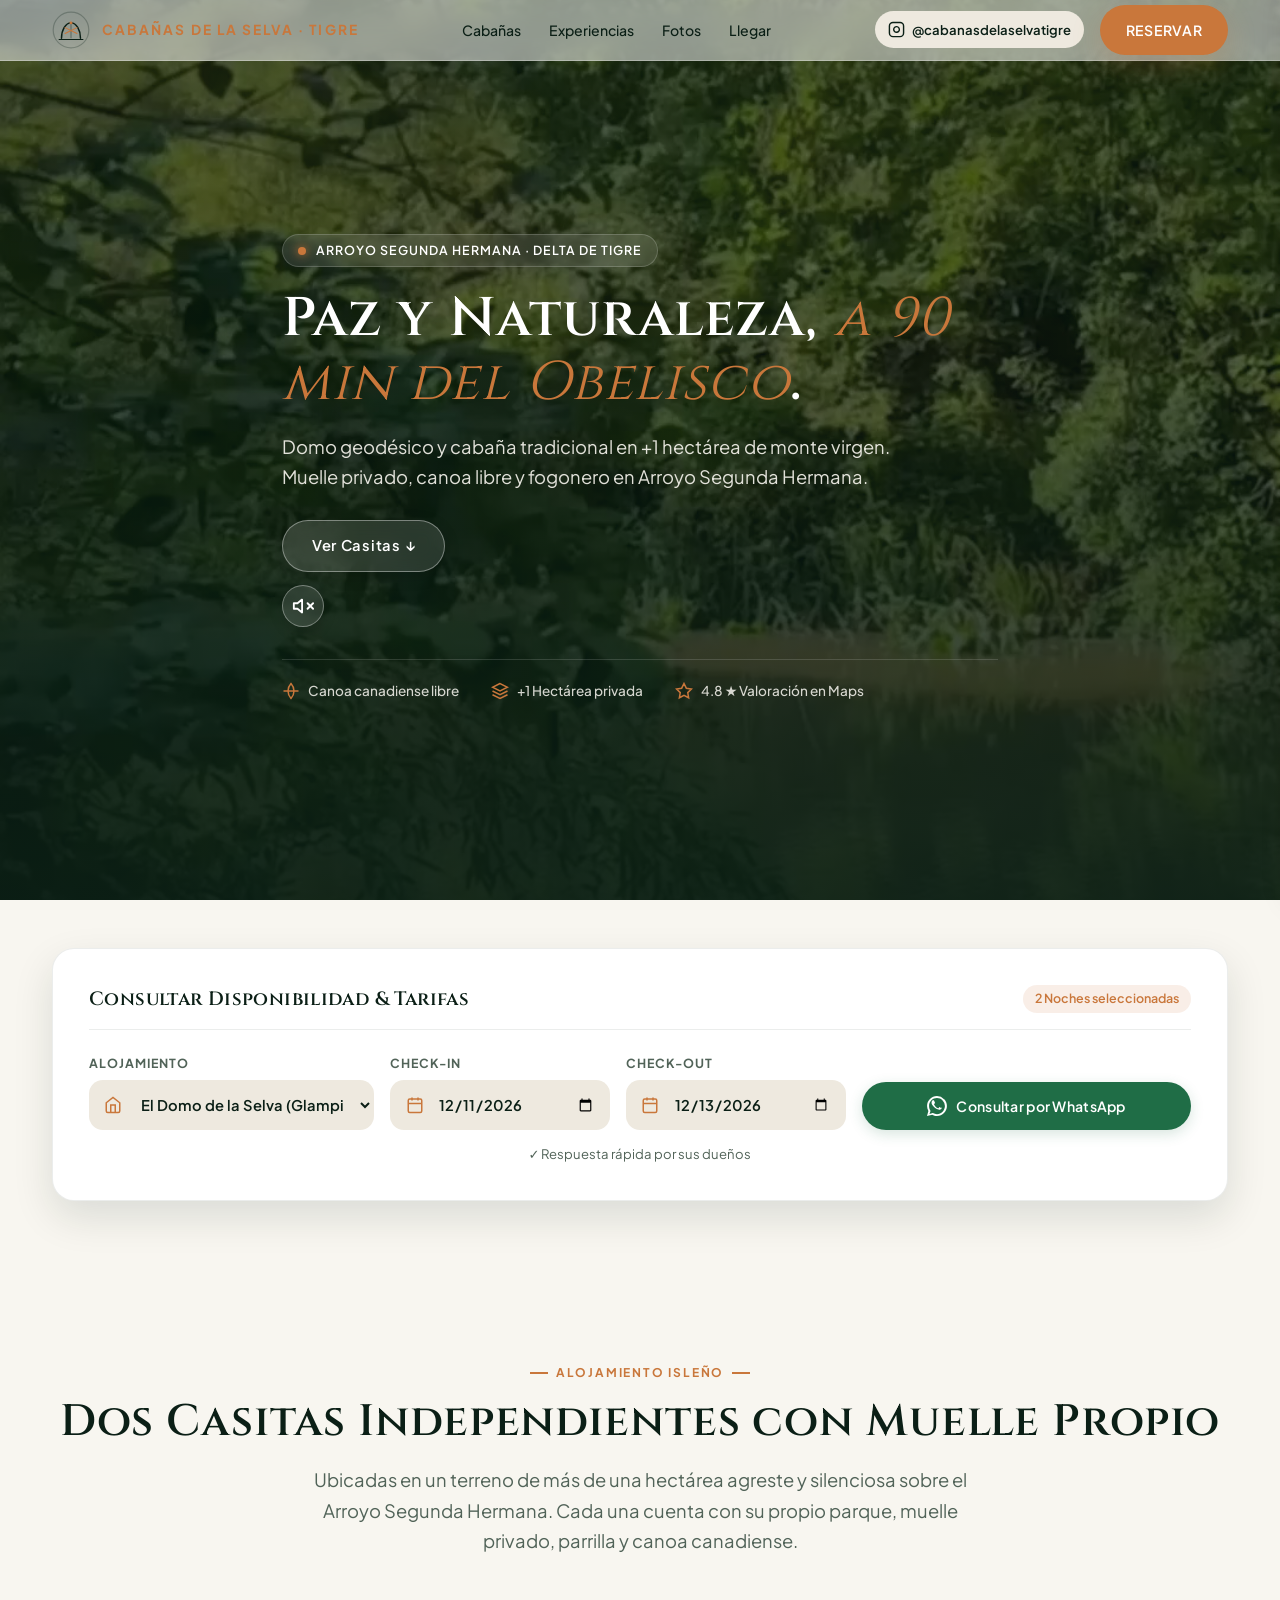
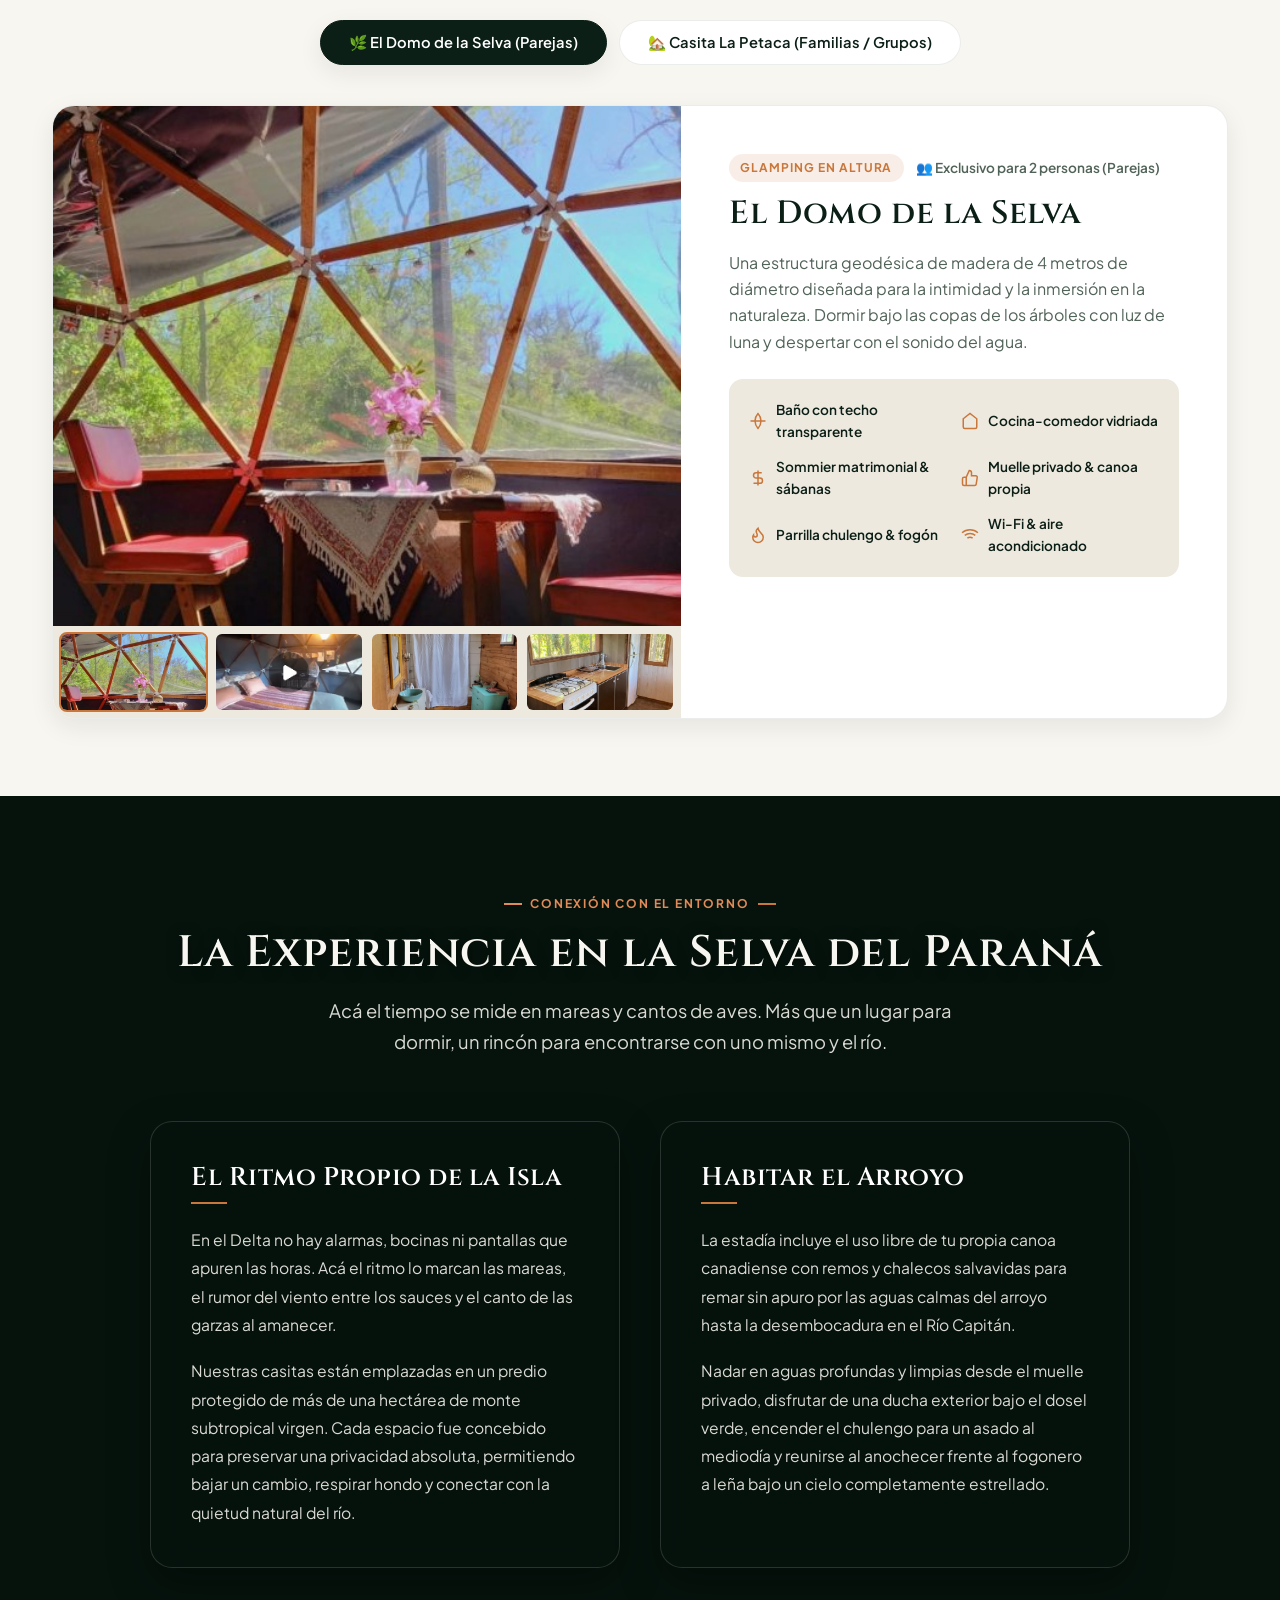
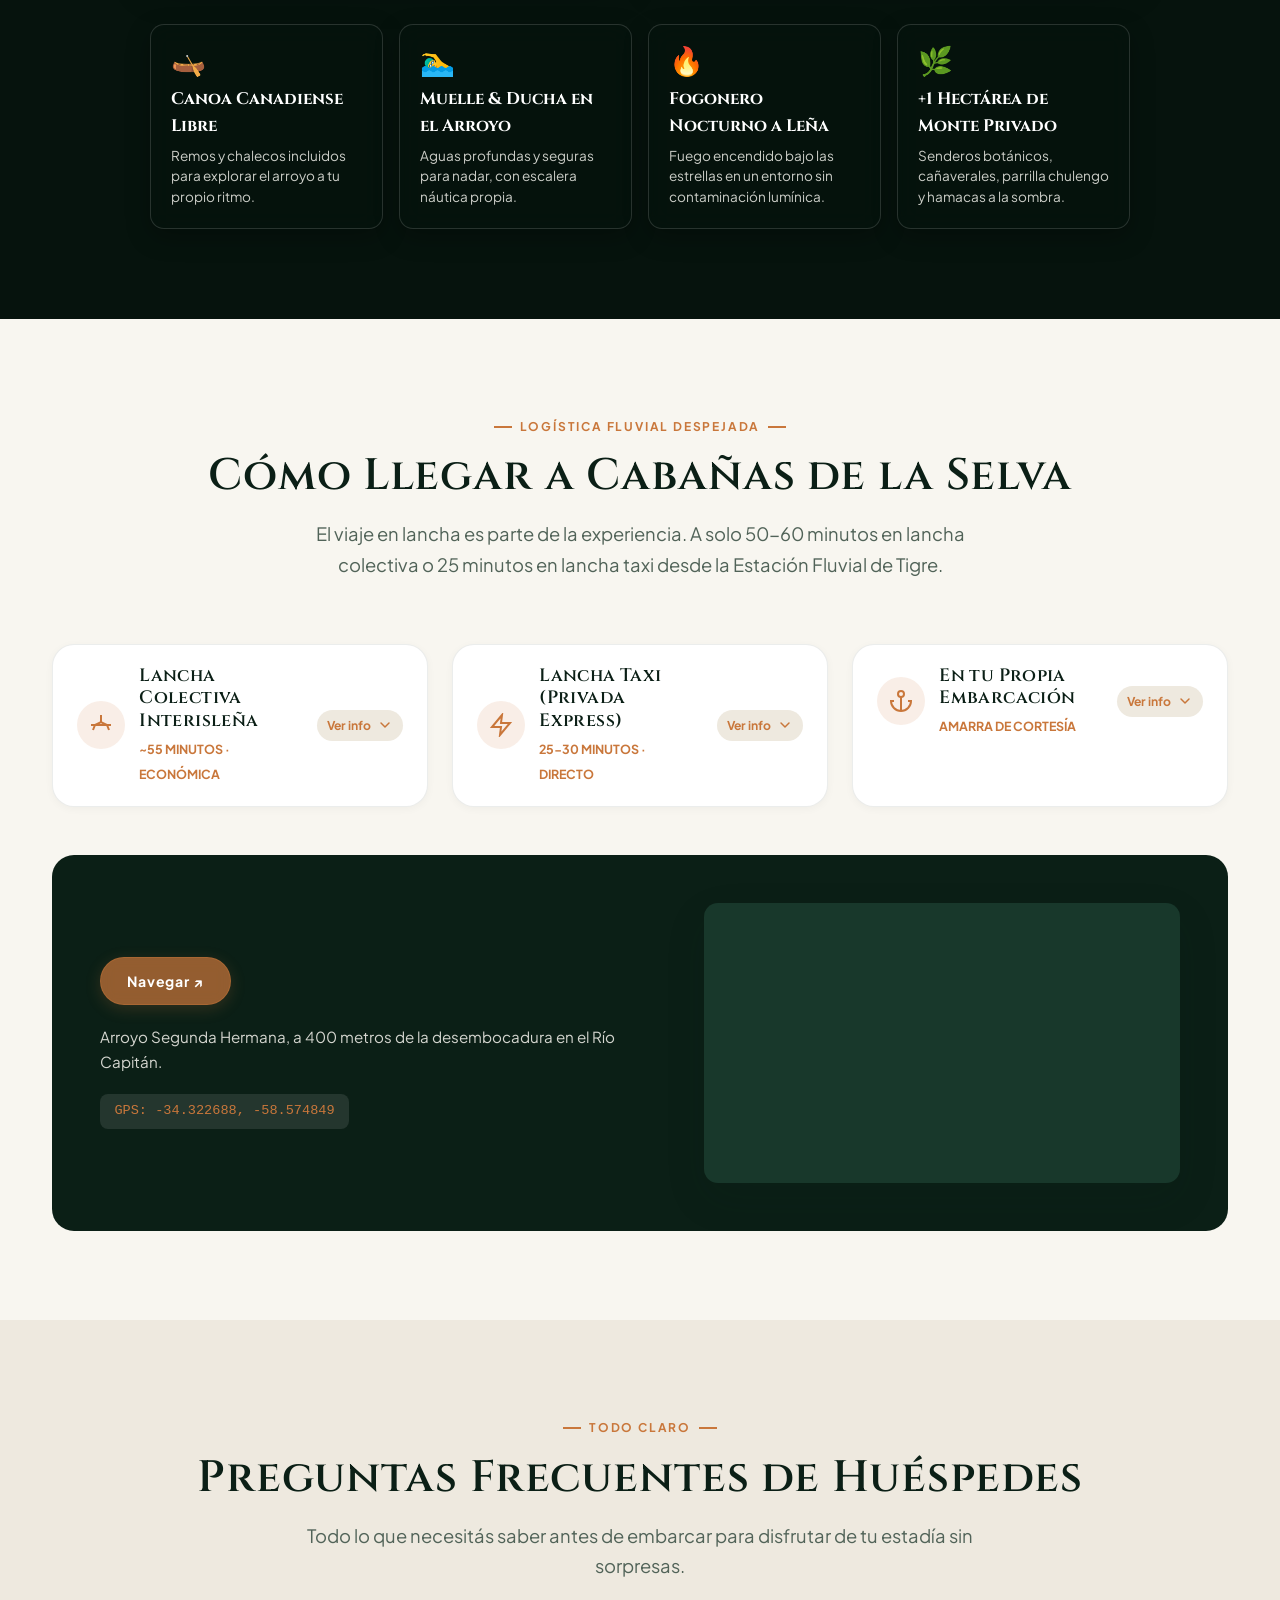
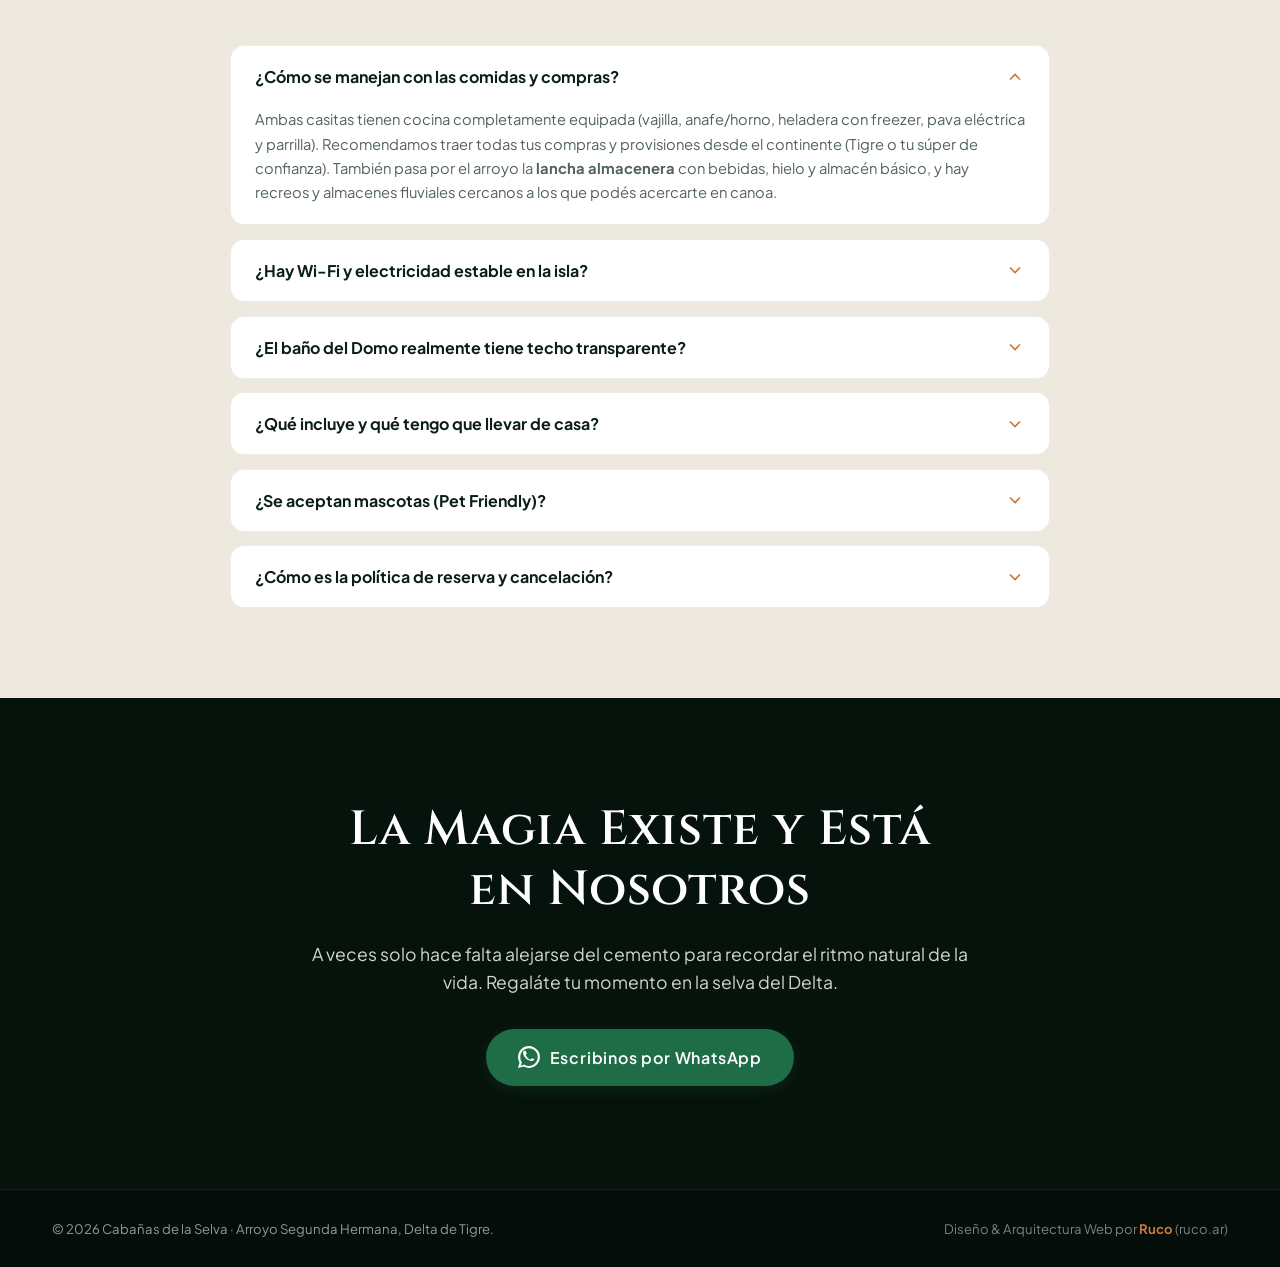
==== commit f415111a: "cambios1" ====
--- a/index.html
+++ b/index.html
@@ -99,16 +99,15 @@
           <span>@cabanasdelaselvatigre</span>
         </a>
         <a href="#reservas" class="btn btn-accent">RESERVAR</a>
-      </div>
-
-      <!-- Menú Hamburguesa Mobile -->
-      <button class="menu-toggle" aria-label="Abrir menú" aria-expanded="false">
-        <div class="menu-toggle-bars">
-          <span></span>
-          <span></span>
-          <span></span>
-        </div>
-      </button>
+        <!-- Menú Hamburguesa Mobile -->
+        <button class="menu-toggle" aria-label="Abrir menú" aria-expanded="false">
+          <div class="menu-toggle-bars">
+            <span></span>
+            <span></span>
+            <span></span>
+          </div>
+        </button>
+      </div>
     </div>
   </header>
 
@@ -241,8 +240,6 @@
         </form>
         <div class="booking-guarantee">
           <span>✓ Respuesta rápida por sus dueños</span>
-          <span>✓ Seña bancaria por transferencia en pesos</span>
-          <span>✓ Asesoramiento fluvial para tu llegada</span>
         </div>
       </div>
     </div>
@@ -327,16 +324,6 @@
               </div>
             </div>
           </div>
-
-          <div class="unit-cta-block">
-            <div class="unit-price-note">
-              <span>Tarifa por noche en base doble</span>
-              <strong>Consultar paquete fin de semana</strong>
-            </div>
-            <a href="https://wa.me/5491168408623?text=¡Hola!%20Queremos%20consultar%20disponibilidad%20y%20precios%20para%20El%20Domo%20de%20la%20Selva" target="_blank" rel="noopener" class="btn btn-whatsapp">
-              Consultar por WhatsApp →
-            </a>
-          </div>
         </div>
       </article>
 
@@ -398,16 +385,6 @@
               </div>
             </div>
           </div>
-
-          <div class="unit-cta-block">
-            <div class="unit-price-note">
-              <span>Tarifa familiar según cantidad de huéspedes</span>
-              <strong>Capacidad 4 a 5 personas</strong>
-            </div>
-            <a href="https://wa.me/5491168408623?text=¡Hola!%20Queremos%20consultar%20por%20la%20Casita%20La%20Petaca%20para%20familias" target="_blank" rel="noopener" class="btn btn-whatsapp">
-              Consultar por WhatsApp →
-            </a>
-          </div>
         </div>
       </article>
     </div>
@@ -415,7 +392,7 @@
 
   <!-- 6. Experiencias & Vivencias de Selva -->
   <section class="experiences-section" id="experiencias">
-    <div class="container">
+    <div class="container exp-content-wrap">
       <div class="section-header-center">
         <span class="section-tag">Conexión con el Entorno</span>
         <h2 class="section-title">La Experiencia en la Selva del Paraná</h2>
@@ -426,13 +403,6 @@
 
       <!-- Narrativa Editorial de la Experiencia (Quiet Luxury) -->
       <div class="exp-editorial-wrap">
-        <div class="exp-editorial-quote">
-          <p class="quote-text">
-            “A solo 90 minutos del Obelisco, el Arroyo Segunda Hermana te sumerge en una naturaleza virgen y silenciosa. La magia existe, está en nosotros y a veces solo hace falta alejarse del cemento para recordarla.”
-          </p>
-          <span class="quote-author">— Cabañas de la Selva · Tigre</span>
-        </div>
-
         <div class="exp-editorial-story">
           <div class="exp-story-col">
             <h3 class="story-heading">El Ritmo Propio de la Isla</h3>
@@ -504,127 +474,130 @@
       <div class="logistics-grid">
         <!-- Opción 1: Lancha Colectiva -->
         <div class="logistics-card">
-          <div class="logistics-header">
-            <div class="logistics-icon-circle">
-              <svg width="24" height="24" viewBox="0 0 24 24" fill="none" stroke="currentColor" stroke-width="2"><path d="M2 12h20M4 17l2-5 6-3 6 3 2 5M12 2v7"/></svg>
-            </div>
-            <div>
-              <h3 class="logistics-name">Lancha Colectiva Interisleña</h3>
-              <span class="logistics-time">~55 Minutos · Económica</span>
-            </div>
-          </div>
-          <p class="logistics-desc">
-            La forma clásica y pintoresca. Salís desde la <strong>Estación Fluvial de Tigre</strong> (Rampa Interisleña) con destino a <em>Río Capitán y Arroyo Segunda Hermana</em>.
-          </p>
-          <ul class="logistics-steps">
-            <li>Bajada directa en el muelle de Cabañas de la Selva.</li>
-            <li>Se abona con tarjeta SUBE en la boletería o abordo.</li>
-            <li>Frecuencias diarias regulares por la mañana y tarde.</li>
-          </ul>
+          <div class="logistics-header" role="button" tabindex="0" aria-expanded="false" aria-label="Desplegar detalles de Lancha Colectiva">
+            <div class="logistics-header-info">
+              <div class="logistics-icon-circle">
+                <svg width="24" height="24" viewBox="0 0 24 24" fill="none" stroke="currentColor" stroke-width="2"><path d="M2 12h20M4 17l2-5 6-3 6 3 2 5M12 2v7"/></svg>
+              </div>
+              <div>
+                <h3 class="logistics-name">Lancha Colectiva Interisleña</h3>
+                <span class="logistics-time">~55 Minutos · Económica</span>
+              </div>
+            </div>
+            <div class="logistics-toggle-pill">
+              <span class="logistics-toggle-text">Ver info</span>
+              <svg class="logistics-chevron" width="16" height="16" viewBox="0 0 24 24" fill="none" stroke="currentColor" stroke-width="2.2" stroke-linecap="round" stroke-linejoin="round"><polyline points="6 9 12 15 18 9"/></svg>
+            </div>
+          </div>
+          <div class="logistics-collapse">
+            <div class="logistics-content-inner">
+              <p class="logistics-desc">
+                La forma clásica y pintoresca. Salís desde la <strong>Estación Fluvial de Tigre</strong> (Rampa Interisleña) con destino a <em>Río Capitán y Arroyo Segunda Hermana</em>.
+              </p>
+              <ul class="logistics-steps">
+                <li>Bajada directa en el muelle de Cabañas de la Selva.</li>
+                <li>Se abona con tarjeta SUBE en la boletería o abordo.</li>
+                <li>Frecuencias diarias regulares por la mañana y tarde.</li>
+              </ul>
+            </div>
+          </div>
         </div>
 
         <!-- Opción 2: Lancha Taxi Náutica -->
         <div class="logistics-card">
-          <div class="logistics-header">
-            <div class="logistics-icon-circle">
-              <svg width="24" height="24" viewBox="0 0 24 24" fill="none" stroke="currentColor" stroke-width="2"><polygon points="13 2 3 14 12 14 11 22 21 10 12 10 13 2"/></svg>
-            </div>
-            <div>
-              <h3 class="logistics-name">Lancha Taxi (Privada Express)</h3>
-              <span class="logistics-time">25-30 Minutos · Directo</span>
-            </div>
-          </div>
-          <p class="logistics-desc">
-            Servicio privado puerta a muelle. Salís en el horario exacto que elijas desde Tigre o San Fernando sin paradas intermedias.
-          </p>
-          <ul class="logistics-steps">
-            <li>Flexibilidad total de horarios (incluso nocturnos).</li>
-            <li>Te facilitamos los contactos directos de capitanes de lancha taxi de confianza.</li>
-            <li>Ideal si viajás con equipaje o compras grandes.</li>
-          </ul>
+          <div class="logistics-header" role="button" tabindex="0" aria-expanded="false" aria-label="Desplegar detalles de Lancha Taxi">
+            <div class="logistics-header-info">
+              <div class="logistics-icon-circle">
+                <svg width="24" height="24" viewBox="0 0 24 24" fill="none" stroke="currentColor" stroke-width="2"><polygon points="13 2 3 14 12 14 11 22 21 10 12 10 13 2"/></svg>
+              </div>
+              <div>
+                <h3 class="logistics-name">Lancha Taxi (Privada Express)</h3>
+                <span class="logistics-time">25-30 Minutos · Directo</span>
+              </div>
+            </div>
+            <div class="logistics-toggle-pill">
+              <span class="logistics-toggle-text">Ver info</span>
+              <svg class="logistics-chevron" width="16" height="16" viewBox="0 0 24 24" fill="none" stroke="currentColor" stroke-width="2.2" stroke-linecap="round" stroke-linejoin="round"><polyline points="6 9 12 15 18 9"/></svg>
+            </div>
+          </div>
+          <div class="logistics-collapse">
+            <div class="logistics-content-inner">
+              <p class="logistics-desc">
+                Servicio privado puerta a muelle. Salís en el horario exacto que elijas desde Tigre o San Fernando sin paradas intermedias.
+              </p>
+              <ul class="logistics-steps">
+                <li>Flexibilidad total de horarios (incluso nocturnos).</li>
+                <li>Te facilitamos los contactos directos de capitanes de lancha taxi de confianza.</li>
+                <li>Ideal si viajás con equipaje o compras grandes.</li>
+              </ul>
+            </div>
+          </div>
         </div>
 
         <!-- Opción 3: Embarcación Propia -->
         <div class="logistics-card">
-          <div class="logistics-header">
-            <div class="logistics-icon-circle">
-              <svg width="24" height="24" viewBox="0 0 24 24" fill="none" stroke="currentColor" stroke-width="2"><circle cx="12" cy="5" r="3"/><line x1="12" y1="8" x2="12" y2="21"/><path d="M5 12H2a10 10 0 0 0 20 0h-3"/></svg>
-            </div>
-            <div>
-              <h3 class="logistics-name">En tu Propia Embarcación</h3>
-              <span class="logistics-time">Amarra de Cortesía</span>
-            </div>
-          </div>
-          <p class="logistics-desc">
-            Si tenés lancha, tracker o semirrígido, contás con amarra segura en nuestro muelle propio con calado profundo todo el año.
-          </p>
-          <ul class="logistics-steps">
-            <li>Navegás por Río Luján, Carapachay, Capitán y Segunda Hermana.</li>
-            <li>Muelle de madera resistente con bitas y escaleras náuticas.</li>
-            <li>Arroyo protegido sin oleaje de embarcaciones mayores.</li>
-          </ul>
+          <div class="logistics-header" role="button" tabindex="0" aria-expanded="false" aria-label="Desplegar detalles de Embarcación Propia">
+            <div class="logistics-header-info">
+              <div class="logistics-icon-circle">
+                <svg width="24" height="24" viewBox="0 0 24 24" fill="none" stroke="currentColor" stroke-width="2"><circle cx="12" cy="5" r="3"/><line x1="12" y1="8" x2="12" y2="21"/><path d="M5 12H2a10 10 0 0 0 20 0h-3"/></svg>
+              </div>
+              <div>
+                <h3 class="logistics-name">En tu Propia Embarcación</h3>
+                <span class="logistics-time">Amarra de Cortesía</span>
+              </div>
+            </div>
+            <div class="logistics-toggle-pill">
+              <span class="logistics-toggle-text">Ver info</span>
+              <svg class="logistics-chevron" width="16" height="16" viewBox="0 0 24 24" fill="none" stroke="currentColor" stroke-width="2.2" stroke-linecap="round" stroke-linejoin="round"><polyline points="6 9 12 15 18 9"/></svg>
+            </div>
+          </div>
+          <div class="logistics-collapse">
+            <div class="logistics-content-inner">
+              <p class="logistics-desc">
+                Si tenés lancha, tracker o semirrígido, contás con amarra segura en nuestro muelle propio con calado profundo todo el año.
+              </p>
+              <ul class="logistics-steps">
+                <li>Navegás por Río Luján, Carapachay, Capitán y Segunda Hermana.</li>
+                <li>Muelle de madera resistente con bitas y escaleras náuticas.</li>
+                <li>Arroyo protegido sin oleaje de embarcaciones mayores.</li>
+              </ul>
+            </div>
+          </div>
         </div>
       </div>
 
       <!-- Tarjeta de Mapa y Coordenadas -->
       <div class="map-card">
         <div>
-          <h3>Ubicación Exacta en el Delta</h3>
+          <div class="map-btn-wrap">
+            <a href="https://maps.google.com/?q=-34.322688,-58.574849" target="_blank" rel="noopener" class="btn btn-navegar">
+              Navegar ↗
+            </a>
+          </div>
           <p>
-            Arroyo Segunda Hermana S/N, a solo 400 metros de la desembocadura en el Río Capitán. Una zona de aguas tranquilas, selva en galería y entorno seguro.
+            Arroyo Segunda Hermana, a 400 metros de la desembocadura en el Río Capitán.
           </p>
           <div class="map-coordinates">
             <span>GPS: -34.322688, -58.574849</span>
           </div>
-          <div class="map-actions">
-            <a href="https://maps.google.com/?q=-34.322688,-58.574849" target="_blank" rel="noopener" class="btn btn-accent">
-              Abrir en Google Maps ↗
-            </a>
-            <a href="https://wa.me/5491168408623?text=Hola!%20Me%20podr%C3%ADan%20indicar%20los%20horarios%20de%20lancha%20para%20este%20fin%20de%20semana?" target="_blank" rel="noopener" class="btn btn-outline" style="color: #fff; border-color: rgba(255,255,255,0.3);">
-              Consultar Horarios por WhatsApp
-            </a>
-          </div>
         </div>
         <div class="map-visual-box">
-          <img src="images/mapa-arroyo-ilustrado.jpg" alt="Mapa del Arroyo Segunda Hermana y Río Capitán" loading="lazy">
+          <iframe 
+            title="Ubicación de Cabañas de la Selva en Google Maps"
+            src="https://maps.google.com/maps?q=-34.322688,-58.574849&amp;hl=es&amp;z=14&amp;output=embed" 
+            width="100%" 
+            height="280" 
+            style="border:0; width:100%; height:280px; display:block;" 
+            allowfullscreen="" 
+            loading="lazy" 
+            referrerpolicy="no-referrer-when-downgrade">
+          </iframe>
         </div>
       </div>
     </div>
   </section>
 
-  <!-- 8. Galería de Fotos Reales (Preview) -->
-  <section class="gallery-preview-section" style="padding: clamp(3rem, 6vw, 4rem) 0; background: var(--color-bg-surface);">
-    <div class="container">
-      <div class="section-header-center" style="margin-bottom: 2rem;">
-        <span class="section-tag">Registro Visual</span>
-        <h2 class="section-title">Fotografías 100% Reales de la Isla</h2>
-        <p class="section-subtitle">Sin fotos de stock ni filtros engañosos. Lo que ves es exactamente la paz que vas a encontrar al llegar.</p>
-      </div>
-
-      <div style="display: grid; grid-template-columns: repeat(auto-fill, minmax(260px, 1fr)); gap: 1rem; margin-bottom: 2rem;">
-        <a href="images/domo-geodesico-vista-real.jpg" data-lightbox style="height: 220px; border-radius: var(--radius-md); overflow: hidden; display: block;">
-          <img src="images/domo-geodesico-vista-real.jpg" alt="Interior con ventanales del Domo geodésico" style="width: 100%; height: 100%; object-fit: cover;">
-        </a>
-        <a href="images/domo-cama-sommier-real.jpg" data-lightbox style="height: 220px; border-radius: var(--radius-md); overflow: hidden; display: block;">
-          <img src="images/domo-cama-sommier-real.jpg" alt="Habitación domo real con mosquitero" style="width: 100%; height: 100%; object-fit: cover;">
-        </a>
-        <a href="images/rio-muelle-selva-real.jpg" data-lightbox style="height: 220px; border-radius: var(--radius-md); overflow: hidden; display: block;">
-          <img src="images/rio-muelle-selva-real.jpg" alt="Río y muelle privado" style="width: 100%; height: 100%; object-fit: cover;">
-        </a>
-        <a href="images/petaca-cabana-fachada.jpg" data-lightbox style="height: 220px; border-radius: var(--radius-md); overflow: hidden; display: block;">
-          <img src="images/petaca-cabana-fachada.jpg" alt="Casita La Petaca fachada" style="width: 100%; height: 100%; object-fit: cover;">
-        </a>
-      </div>
-
-      <div style="text-align: center;">
-        <a href="galeria.html" class="btn btn-outline" style="border-width: 2px;">
-          Ver Galería Completa de Fotos (20+ fotos) →
-        </a>
-      </div>
-    </div>
-  </section>
-
-  <!-- 9. FAQ Acordeón de Preguntas Frecuentes -->
+  <!-- 8. FAQ Acordeón de Preguntas Frecuentes -->
   <section class="faq-section" id="faq">
     <div class="container">
       <div class="section-header-center">
@@ -744,18 +717,7 @@
     </div>
   </footer>
 
-  <!-- 12. Barra Flotante Mobile (Sticky Dock) -->
-  <aside class="mobile-sticky-dock" aria-label="Reserva rápida">
-    <div class="dock-info">
-      <span class="dock-title">Cabañas de la Selva</span>
-      <span class="dock-sub">Domo & Cabaña · Delta</span>
-    </div>
-    <a href="https://wa.me/5491168408623?text=¡Hola!%20Vimos%20la%20web%20y%20queremos%20consultar%20disponibilidad%20para%20este%20finde" target="_blank" rel="noopener" class="btn btn-whatsapp dock-btn">
-      Consultar por WhatsApp
-    </a>
-  </aside>
-
-  <!-- 13. Lightbox Modal -->
+  <!-- 12. Lightbox Modal -->
   <div class="lightbox-modal" id="lightbox-modal" role="dialog" aria-hidden="true">
     <div class="lightbox-content">
       <button class="lightbox-close" id="lightbox-close" aria-label="Cerrar foto">&times;</button>
--- a/css/styles.css
+++ b/css/styles.css
@@ -30,8 +30,8 @@
   
   --color-border: rgba(11, 31, 22, 0.08);
   --color-border-hover: rgba(201, 119, 59, 0.4);
-  --color-whatsapp: #25d366;
-  --color-whatsapp-dark: #128c7e;
+  --color-whatsapp: #1f6d46;
+  --color-whatsapp-dark: #165636;
 
   /* Tipografías */
   --font-display: 'Cinzel', Georgia, serif;
@@ -53,7 +53,7 @@
   --radius-full: 9999px;
 
   --max-width: 1240px;
-  --header-height: 80px;
+  --header-height: 60px;
 }
 
 /* --- Reset & Base --- */
@@ -115,6 +115,10 @@
   line-height: 1.25;
   color: var(--color-primary);
   letter-spacing: 0.02em;
+}
+
+section[id] {
+  scroll-margin-top: calc(var(--header-height) + 1.25rem);
 }
 
 .section-tag {
@@ -221,13 +225,13 @@
 .btn-whatsapp {
   background-color: var(--color-whatsapp);
   color: #fff;
-  font-weight: 700;
-  box-shadow: 0 8px 24px rgba(37, 211, 102, 0.3);
+  font-weight: 600;
+  box-shadow: 0 4px 14px rgba(31, 109, 70, 0.18);
 }
 .btn-whatsapp:hover {
   background-color: var(--color-whatsapp-dark);
   transform: translateY(-2px);
-  box-shadow: 0 12px 28px rgba(37, 211, 102, 0.4);
+  box-shadow: 0 6px 18px rgba(31, 109, 70, 0.25);
 }
 
 /* --- 1. Barra de Anuncios Superior --- */
@@ -259,22 +263,25 @@
   color: #fff;
 }
 
-/* --- 2. Header Fijo --- */
+/* --- 2. Header Fijo (Transparente / Glassmorphism Editorial) --- */
 .site-header {
-  position: sticky;
+  position: fixed;
   top: 0;
   left: 0;
   width: 100%;
-  background: rgba(248, 246, 240, 0.94);
-  backdrop-filter: blur(12px);
-  -webkit-backdrop-filter: blur(12px);
-  border-bottom: 1px solid var(--color-border);
+  background: rgba(255, 255, 255, 0.52);
+  backdrop-filter: blur(14px);
+  -webkit-backdrop-filter: blur(14px);
+  border-bottom: 1px solid rgba(255, 255, 255, 0.28);
   z-index: 100;
-  transition: all var(--transition-fast);
+  transition: background var(--transition-normal), box-shadow var(--transition-normal), border-color var(--transition-normal);
 }
 
 .site-header.scrolled {
-  background: rgba(255, 255, 255, 0.97);
+  background: rgba(255, 255, 255, 0.78);
+  backdrop-filter: blur(16px);
+  -webkit-backdrop-filter: blur(16px);
+  border-bottom: 1px solid rgba(11, 31, 22, 0.08);
   box-shadow: 0 4px 20px rgba(11, 31, 22, 0.06);
 }
 
@@ -293,8 +300,8 @@
 }
 
 .brand-icon-svg {
-  width: 42px;
-  height: 42px;
+  width: 38px;
+  height: 38px;
   color: var(--color-primary);
   flex-shrink: 0;
 }
@@ -331,12 +338,15 @@
 }
 
 @media (max-width: 768px) {
+  :root {
+    --header-height: 52px;
+  }
   .brand {
-    gap: 0.55rem;
+    gap: 0.5rem;
   }
   .brand-icon-svg {
-    width: 36px;
-    height: 36px;
+    width: 32px;
+    height: 32px;
   }
   .brand-subtitle {
     font-size: 0.72rem;
@@ -345,16 +355,20 @@
     max-width: 145px;
   }
   .header-actions {
-    gap: 0.5rem;
+    gap: 0.45rem;
   }
   .header-actions .btn {
-    padding: 0.55rem 0.95rem;
-    font-size: 0.78rem;
+    padding: 0.42rem 0.85rem;
+    font-size: 0.76rem;
     letter-spacing: 0.04em;
   }
   .menu-toggle {
-    width: 38px;
-    height: 38px;
+    width: 34px;
+    height: 34px;
+  }
+  .menu-toggle-bars span {
+    width: 20px;
+    margin: 4px 0;
   }
 }
 
@@ -545,13 +559,14 @@
 /* --- 3. Hero Section Editorial con Video Background --- */
 .hero-section {
   position: relative;
-  min-height: calc(100vh - var(--header-height));
+  min-height: 100vh;
+  min-height: 100dvh;
   display: flex;
   align-items: center;
   background-color: var(--color-primary-dark);
   color: #fff;
   overflow: hidden;
-  padding: clamp(3rem, 6vw, 5.5rem) 0;
+  padding: calc(var(--header-height) + 2rem) 0 3.5rem;
 }
 
 .hero-media-wrap {
@@ -581,9 +596,9 @@
   inset: 0;
   background: linear-gradient(
     to bottom,
-    rgba(11, 31, 22, 0.72) 0%,
-    rgba(11, 31, 22, 0.38) 40%,
-    rgba(11, 31, 22, 0.88) 100%
+    rgba(11, 31, 22, 0.38) 0%,
+    rgba(11, 31, 22, 0.28) 40%,
+    rgba(11, 31, 22, 0.86) 100%
   );
   z-index: 1;
 }
@@ -736,8 +751,9 @@
 
 @media (max-width: 768px) {
   .hero-section {
-    padding: 2.25rem 0 3.5rem;
-    min-height: calc(100vh - var(--header-height));
+    padding: calc(var(--header-height) + 1.25rem) 0 2rem;
+    min-height: 100vh;
+    min-height: 100dvh;
   }
   .hero-badge-wrap {
     margin-bottom: 0.75rem;
@@ -779,7 +795,7 @@
 .booking-section {
   position: relative;
   z-index: 10;
-  margin-top: -45px;
+  margin-top: clamp(1.5rem, 4vw, 3rem);
   margin-bottom: clamp(3rem, 6vw, 5rem);
 }
 
@@ -878,22 +894,31 @@
 
 .booking-btn {
   width: 100%;
-  height: 52px;
+  height: 48px;
+  font-size: 0.88rem;
+  letter-spacing: 0.02em;
 }
 
 .booking-guarantee {
   display: flex;
   align-items: center;
   justify-content: center;
-  gap: 1.5rem;
-  margin-top: 1rem;
-  font-size: 0.78rem;
+  margin-top: 0.85rem;
+  font-size: 0.82rem;
   color: var(--color-text-muted);
-  flex-wrap: wrap;
+}
+
+.booking-guarantee span {
+  display: inline-flex;
+  align-items: center;
+  gap: 0.4rem;
 }
 
 /* --- 5. Casitas Showcase (El Domo vs La Petaca) --- */
 .showcase-section {
+  position: relative;
+  z-index: 5;
+  background-color: var(--color-bg-body);
   padding: clamp(3rem, 6vw, 5rem) 0;
 }
 
@@ -1036,7 +1061,7 @@
   display: grid;
   grid-template-columns: repeat(auto-fill, minmax(180px, 1fr));
   gap: 0.85rem;
-  margin-bottom: 2rem;
+  margin-bottom: 0;
   padding: 1.25rem;
   background: var(--color-bg-alt);
   border-radius: var(--radius-md);
@@ -1076,10 +1101,53 @@
   display: block;
 }
 
-/* --- 6. Experiencias & Vivencias de Selva (Editorial Quiet Luxury) --- */
+/* --- 6. Experiencias & Vivencias de Selva (Fondo Fijo Cañaveral) --- */
 .experiences-section {
-  background-color: var(--color-bg-alt);
+  position: relative;
+  background-color: #06130d;
+  background-image: 
+    linear-gradient(180deg, 
+      rgba(6, 19, 13, 0.84) 0%, 
+      rgba(6, 19, 13, 0.62) 30%, 
+      rgba(6, 19, 13, 0.68) 70%, 
+      rgba(6, 19, 13, 0.92) 100%),
+    url('../images/experiencia-bambu-bg.jpg');
+  background-attachment: fixed;
+  background-position: center center;
+  background-repeat: no-repeat;
+  background-size: cover;
   padding: clamp(3.5rem, 7vw, 6rem) 0;
+  overflow: hidden;
+  color: #f8f6f0;
+}
+
+@media (max-width: 768px) {
+  .experiences-section {
+    background-position: center 65%;
+  }
+}
+
+.exp-content-wrap {
+  position: relative;
+  z-index: 2;
+}
+
+.experiences-section .section-tag {
+  color: #e08b58;
+}
+
+.experiences-section .section-tag::before {
+  background-color: #e08b58;
+}
+
+.experiences-section .section-title {
+  color: #f8f6f0;
+  text-shadow: 0 2px 14px rgba(0, 0, 0, 0.5);
+}
+
+.experiences-section .section-subtitle {
+  color: rgba(248, 246, 240, 0.88);
+  max-width: 680px;
 }
 
 .exp-editorial-wrap {
@@ -1087,37 +1155,10 @@
   margin: 0 auto;
 }
 
-.exp-editorial-quote {
-  background: var(--color-bg-surface);
-  border-radius: var(--radius-lg);
-  padding: clamp(1.75rem, 4vw, 2.75rem);
-  border-left: 4px solid var(--color-accent);
-  box-shadow: var(--shadow-sm);
-  margin-bottom: clamp(2rem, 4vw, 3rem);
-}
-
-.quote-text {
-  font-family: var(--font-display);
-  font-size: clamp(1.15rem, 2.2vw, 1.45rem);
-  font-style: italic;
-  color: var(--color-primary);
-  line-height: 1.55;
-  margin-bottom: 0.85rem;
-}
-
-.quote-author {
-  display: block;
-  font-size: 0.85rem;
-  font-weight: 700;
-  color: var(--color-accent);
-  letter-spacing: 0.08em;
-  text-transform: uppercase;
-}
-
 .exp-editorial-story {
   display: grid;
   grid-template-columns: 1fr;
-  gap: clamp(1.5rem, 3.5vw, 3rem);
+  gap: clamp(1.5rem, 3.5vw, 2.5rem);
   margin-bottom: clamp(2.5rem, 5vw, 3.5rem);
 }
 
@@ -1128,17 +1169,31 @@
 }
 
 .exp-story-col {
+  background: rgba(6, 19, 13, 0.68);
+  backdrop-filter: blur(14px);
+  -webkit-backdrop-filter: blur(14px);
+  border: 1px solid rgba(255, 255, 255, 0.14);
+  border-radius: var(--radius-lg);
+  padding: clamp(1.75rem, 3.5vw, 2.5rem);
+  box-shadow: 0 16px 40px rgba(0, 0, 0, 0.35);
   display: flex;
   flex-direction: column;
-  gap: 1rem;
+  gap: 1.15rem;
+  transition: transform var(--transition-normal), border-color var(--transition-normal);
+}
+
+.exp-story-col:hover {
+  border-color: rgba(201, 119, 59, 0.5);
+  transform: translateY(-2px);
 }
 
 .story-heading {
   font-size: clamp(1.3rem, 2.2vw, 1.6rem);
-  color: var(--color-primary);
+  color: #ffffff;
   margin-bottom: 0.25rem;
   position: relative;
   padding-bottom: 0.6rem;
+  font-family: var(--font-display);
 }
 
 .story-heading::after {
@@ -1146,15 +1201,15 @@
   position: absolute;
   bottom: 0;
   left: 0;
-  width: 32px;
+  width: 36px;
   height: 2px;
   background-color: var(--color-accent);
 }
 
 .exp-story-col p {
   font-size: 0.98rem;
-  color: var(--color-text-muted);
-  line-height: 1.75;
+  color: rgba(248, 246, 240, 0.88);
+  line-height: 1.8;
 }
 
 .exp-editorial-features {
@@ -1176,11 +1231,13 @@
 }
 
 .exp-feature-pill {
-  background: var(--color-bg-surface);
+  background: rgba(6, 19, 13, 0.65);
+  backdrop-filter: blur(12px);
+  -webkit-backdrop-filter: blur(12px);
+  border: 1px solid rgba(255, 255, 255, 0.14);
   border-radius: var(--radius-md);
   padding: 1.35rem 1.25rem;
-  border: 1px solid var(--color-border);
-  box-shadow: var(--shadow-sm);
+  box-shadow: 0 8px 24px rgba(0, 0, 0, 0.28);
   display: flex;
   flex-direction: column;
   gap: 0.75rem;
@@ -1189,8 +1246,9 @@
 
 .exp-feature-pill:hover {
   transform: translateY(-3px);
-  border-color: var(--color-border-hover);
-  box-shadow: var(--shadow-md);
+  background: rgba(6, 19, 13, 0.8);
+  border-color: var(--color-accent);
+  box-shadow: 0 12px 28px rgba(0, 0, 0, 0.4);
 }
 
 .pill-icon {
@@ -1202,19 +1260,22 @@
   display: block;
   font-family: var(--font-display);
   font-size: 1.05rem;
-  color: var(--color-primary);
+  color: #ffffff;
   margin-bottom: 0.35rem;
 }
 
 .pill-text span {
   display: block;
   font-size: 0.85rem;
-  color: var(--color-text-muted);
+  color: rgba(248, 246, 240, 0.82);
   line-height: 1.5;
 }
 
 /* --- 7. Logística Fluvial ("Cómo Llegar") --- */
 .logistics-section {
+  position: relative;
+  z-index: 5;
+  background-color: var(--color-bg-body);
   padding: clamp(3.5rem, 7vw, 6rem) 0;
 }
 
@@ -1234,18 +1295,42 @@
 .logistics-card {
   background: var(--color-bg-surface);
   border-radius: var(--radius-lg);
-  padding: 2rem;
+  padding: 1.25rem 1.5rem;
   border: 1px solid var(--color-border);
   box-shadow: var(--shadow-sm);
   display: flex;
   flex-direction: column;
+  transition: all var(--transition-fast);
+}
+
+.logistics-card:hover {
+  border-color: var(--color-border-hover);
+  box-shadow: var(--shadow-md);
+}
+
+.logistics-card.active {
+  border-color: rgba(201, 119, 59, 0.4);
+  box-shadow: var(--shadow-md);
 }
 
 .logistics-header {
   display: flex;
   align-items: center;
+  justify-content: space-between;
+  gap: 1rem;
+  cursor: pointer;
+  user-select: none;
+  background: none;
+  border: none;
+  padding: 0;
+  width: 100%;
+  text-align: left;
+}
+
+.logistics-header-info {
+  display: flex;
+  align-items: center;
   gap: 0.9rem;
-  margin-bottom: 1.25rem;
 }
 
 .logistics-icon-circle {
@@ -1261,21 +1346,78 @@
 }
 
 .logistics-name {
-  font-size: 1.15rem;
+  font-size: 1.12rem;
+  color: var(--color-primary);
+  margin-bottom: 0.15rem;
 }
 
 .logistics-time {
-  font-size: 0.8rem;
+  font-size: 0.78rem;
   font-weight: 700;
   color: var(--color-accent);
   text-transform: uppercase;
+}
+
+.logistics-toggle-pill {
+  display: inline-flex;
+  align-items: center;
+  gap: 0.35rem;
+  padding: 0.35rem 0.65rem;
+  background: var(--color-bg-alt);
+  border-radius: 20px;
+  font-size: 0.76rem;
+  font-weight: 700;
+  color: var(--color-accent);
+  flex-shrink: 0;
+  transition: all var(--transition-fast);
+}
+
+.logistics-card:hover .logistics-toggle-pill {
+  background: var(--color-accent-subtle);
+}
+
+.logistics-chevron {
+  width: 16px;
+  height: 16px;
+  color: var(--color-accent);
+  transition: transform var(--transition-normal);
+  flex-shrink: 0;
+}
+
+.logistics-card.active .logistics-chevron {
+  transform: rotate(180deg);
+}
+
+.logistics-collapse {
+  display: grid;
+  grid-template-rows: 0fr;
+  transition: grid-template-rows 0.35s cubic-bezier(0.16, 1, 0.3, 1);
+}
+
+.logistics-card.active .logistics-collapse {
+  grid-template-rows: 1fr;
+}
+
+.logistics-content-inner {
+  overflow: hidden;
+  opacity: 0;
+  transform: translateY(-4px);
+  transition: opacity 0.3s ease, transform 0.3s ease;
+}
+
+.logistics-card.active .logistics-content-inner {
+  opacity: 1;
+  transform: translateY(0);
+  padding-top: 1.25rem;
+  margin-top: 1rem;
+  border-top: 1px solid var(--color-border);
 }
 
 .logistics-desc {
   font-size: 0.9rem;
   color: var(--color-text-muted);
   line-height: 1.6;
-  margin-bottom: 1.25rem;
+  margin-bottom: 1.15rem;
 }
 
 .logistics-steps {
@@ -1283,7 +1425,6 @@
   display: flex;
   flex-direction: column;
   gap: 0.6rem;
-  margin-top: auto;
   font-size: 0.84rem;
   color: var(--color-primary);
   font-weight: 600;
@@ -1318,17 +1459,39 @@
   }
 }
 
-.map-card h3 {
+.map-btn-wrap {
+  margin-bottom: 1.25rem;
+}
+
+.btn-navegar {
+  background: rgba(201, 119, 59, 0.72);
+  backdrop-filter: blur(8px);
+  -webkit-backdrop-filter: blur(8px);
+  border: 1px solid rgba(201, 119, 59, 0.4);
   color: #fff;
-  font-size: clamp(1.4rem, 2.5vw, 1.85rem);
-  margin-bottom: 0.75rem;
+  font-weight: 700;
+  letter-spacing: 0.05em;
+  padding: 0.75rem 1.65rem;
+  border-radius: var(--radius-full);
+  box-shadow: 0 4px 16px rgba(201, 119, 59, 0.2);
+  transition: all var(--transition-normal);
+  display: inline-flex;
+  align-items: center;
+  justify-content: center;
+}
+
+.btn-navegar:hover {
+  background: rgba(201, 119, 59, 0.88);
+  transform: translateY(-2px);
+  box-shadow: 0 6px 20px rgba(201, 119, 59, 0.32);
+  border-color: rgba(201, 119, 59, 0.65);
 }
 
 .map-card p {
   color: rgba(248, 246, 240, 0.85);
   font-size: 0.95rem;
   line-height: 1.6;
-  margin-bottom: 1.5rem;
+  margin-bottom: 1.25rem;
 }
 
 .map-coordinates {
@@ -1341,25 +1504,23 @@
   font-family: monospace;
   font-size: 0.85rem;
   color: var(--color-accent);
-  margin-bottom: 1.5rem;
-}
-
-.map-actions {
-  display: flex;
-  flex-wrap: wrap;
-  gap: 0.85rem;
+  margin-bottom: 0;
 }
 
 .map-visual-box {
   border-radius: var(--radius-md);
   overflow: hidden;
   box-shadow: var(--shadow-lg);
-}
-
+  background: #18382b;
+}
+
+.map-visual-box iframe,
 .map-visual-box img {
   width: 100%;
-  height: 260px;
+  height: 280px;
   object-fit: cover;
+  border: 0;
+  display: block;
 }
 
 /* --- 8. FAQ Accordion --- */
@@ -1488,7 +1649,7 @@
 
 @media (max-width: 768px) {
   .site-footer {
-    padding: 1.5rem 0 5.25rem;
+    padding: 1.75rem 0;
   }
   .footer-bottom {
     flex-direction: column;
@@ -1497,57 +1658,68 @@
   }
 }
 
-/* --- 11. Barra Flotante Mobile (Sticky Dock) --- */
-.mobile-sticky-dock {
+/* --- 11. Botón Flotante Discreto de WhatsApp --- */
+.whatsapp-float-btn {
   position: fixed;
-  bottom: 0;
-  left: 0;
-  width: 100%;
-  background: rgba(255, 255, 255, 0.98);
-  backdrop-filter: blur(12px);
-  padding: 0.75rem 1rem;
-  display: flex;
-  align-items: center;
-  justify-content: space-between;
-  gap: 0.75rem;
-  box-shadow: 0 -4px 20px rgba(0, 0, 0, 0.12);
-  z-index: 99;
-  border-top: 1px solid var(--color-border);
-  transform: translateY(100%);
-  transition: transform var(--transition-normal);
-}
-
-.mobile-sticky-dock.visible {
-  transform: translateY(0);
-}
-
-@media (min-width: 768px) {
-  .mobile-sticky-dock {
-    display: none !important;
-  }
-}
-
-.dock-info {
-  display: flex;
-  flex-direction: column;
-}
-
-.dock-title {
-  font-size: 0.85rem;
-  font-weight: 700;
-  color: var(--color-primary);
-}
-
-.dock-sub {
-  font-size: 0.72rem;
-  color: var(--color-accent);
-  font-weight: 600;
-}
-
-.dock-btn {
-  padding: 0.65rem 1.15rem;
-  font-size: 0.82rem;
-  white-space: nowrap;
+  bottom: calc(1.5rem + env(safe-area-inset-bottom, 0px));
+  right: calc(1.5rem + env(safe-area-inset-right, 0px));
+  width: 52px;
+  height: 52px;
+  border-radius: 50%;
+  background: #25D366;
+  color: #ffffff;
+  display: flex;
+  align-items: center;
+  justify-content: center;
+  box-shadow: 0 4px 16px rgba(37, 211, 102, 0.4), 0 3px 10px rgba(0, 0, 0, 0.15);
+  z-index: 120;
+  text-decoration: none;
+  opacity: 0;
+  visibility: hidden;
+  pointer-events: none;
+  transform: translateY(18px) scale(0.85);
+  transition: opacity 0.35s cubic-bezier(0.16, 1, 0.3, 1),
+              transform 0.35s cubic-bezier(0.16, 1, 0.3, 1),
+              visibility 0.35s,
+              background-color 0.2s ease,
+              box-shadow 0.2s ease;
+}
+
+.whatsapp-float-btn svg {
+  width: 28px;
+  height: 28px;
+  fill: currentColor;
+}
+
+.whatsapp-float-btn.visible {
+  opacity: 1;
+  visibility: visible;
+  pointer-events: auto;
+  transform: translateY(0) scale(1);
+}
+
+.whatsapp-float-btn:hover {
+  background: #20ba5a;
+  color: #ffffff;
+  transform: translateY(-2px) scale(1.05);
+  box-shadow: 0 6px 22px rgba(37, 211, 102, 0.5), 0 4px 14px rgba(0, 0, 0, 0.2);
+}
+
+.whatsapp-float-btn:active {
+  transform: translateY(0) scale(0.95);
+}
+
+@media (max-width: 768px) {
+  .whatsapp-float-btn {
+    bottom: calc(1.25rem + env(safe-area-inset-bottom, 0px));
+    right: calc(1.25rem + env(safe-area-inset-right, 0px));
+    width: 50px;
+    height: 50px;
+  }
+  .whatsapp-float-btn svg {
+    width: 26px;
+    height: 26px;
+  }
 }
 
 /* --- 12. Modal Lightbox para Galería --- */
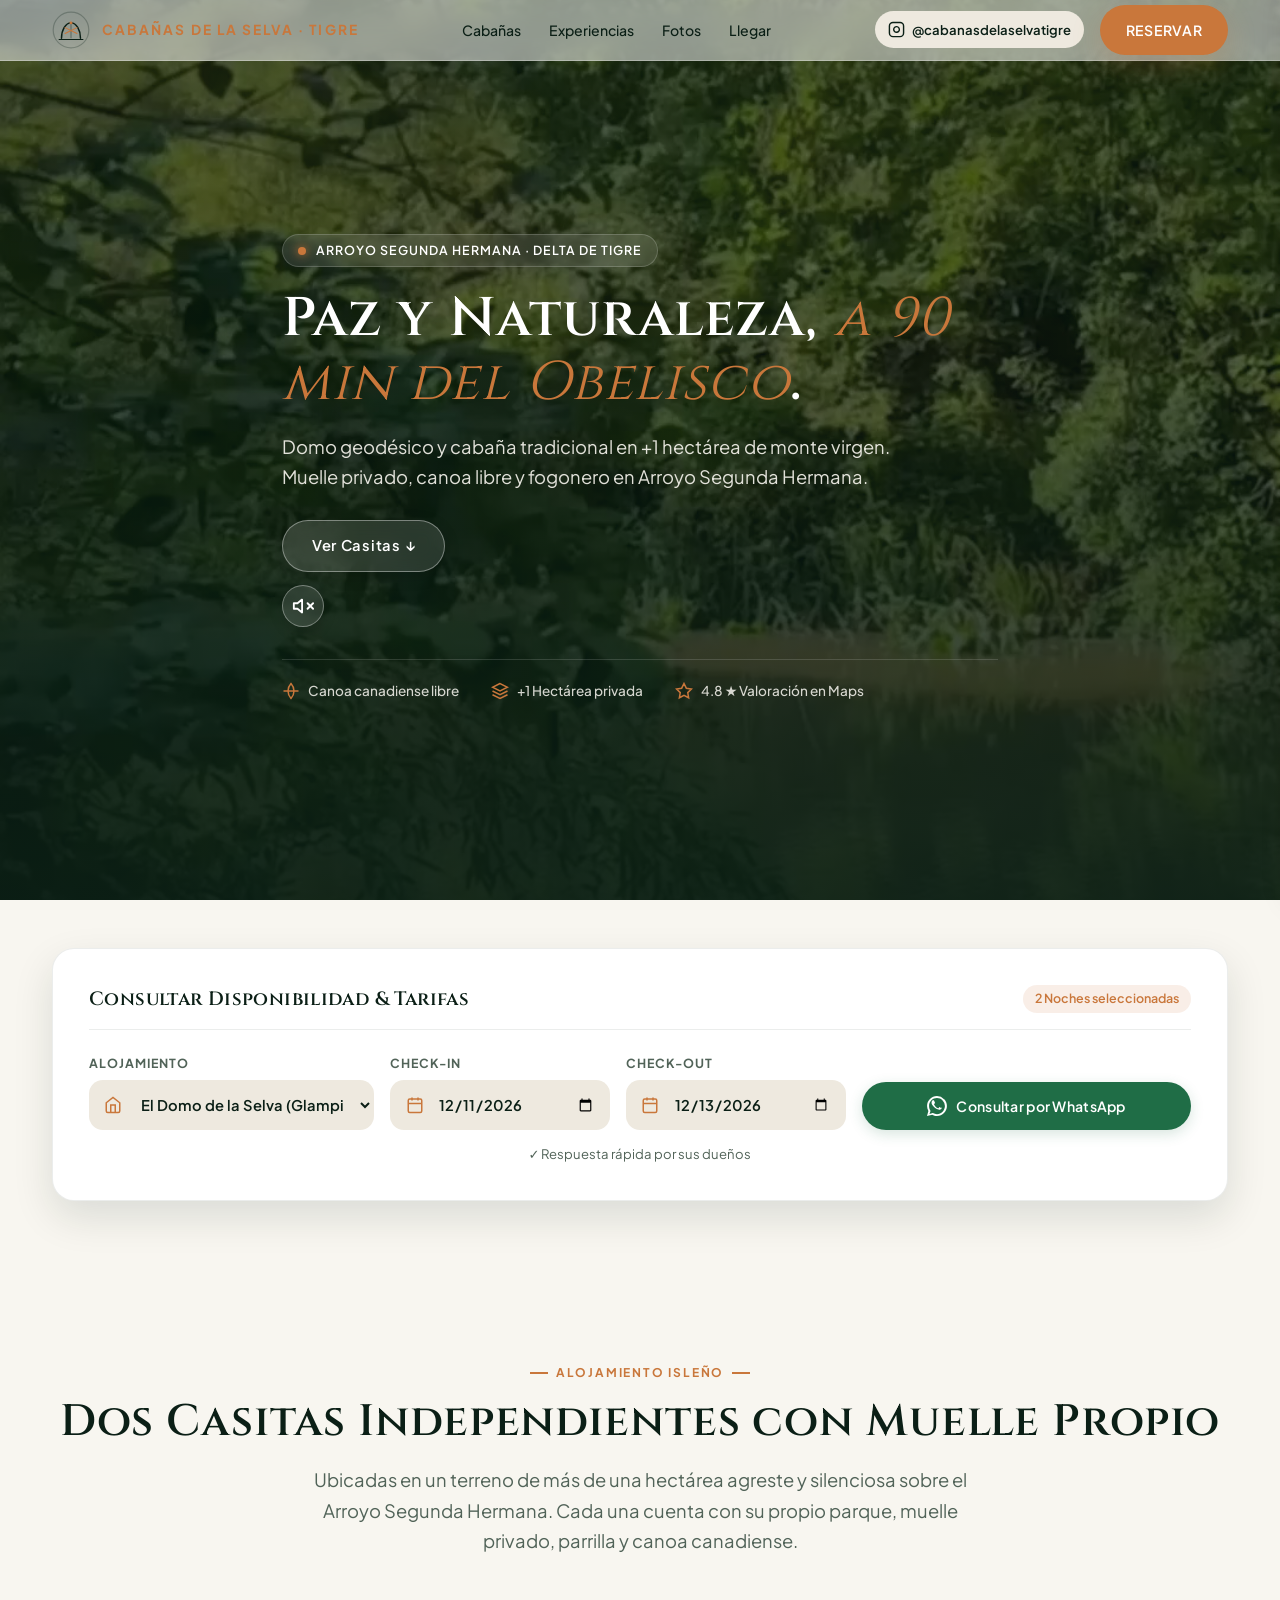
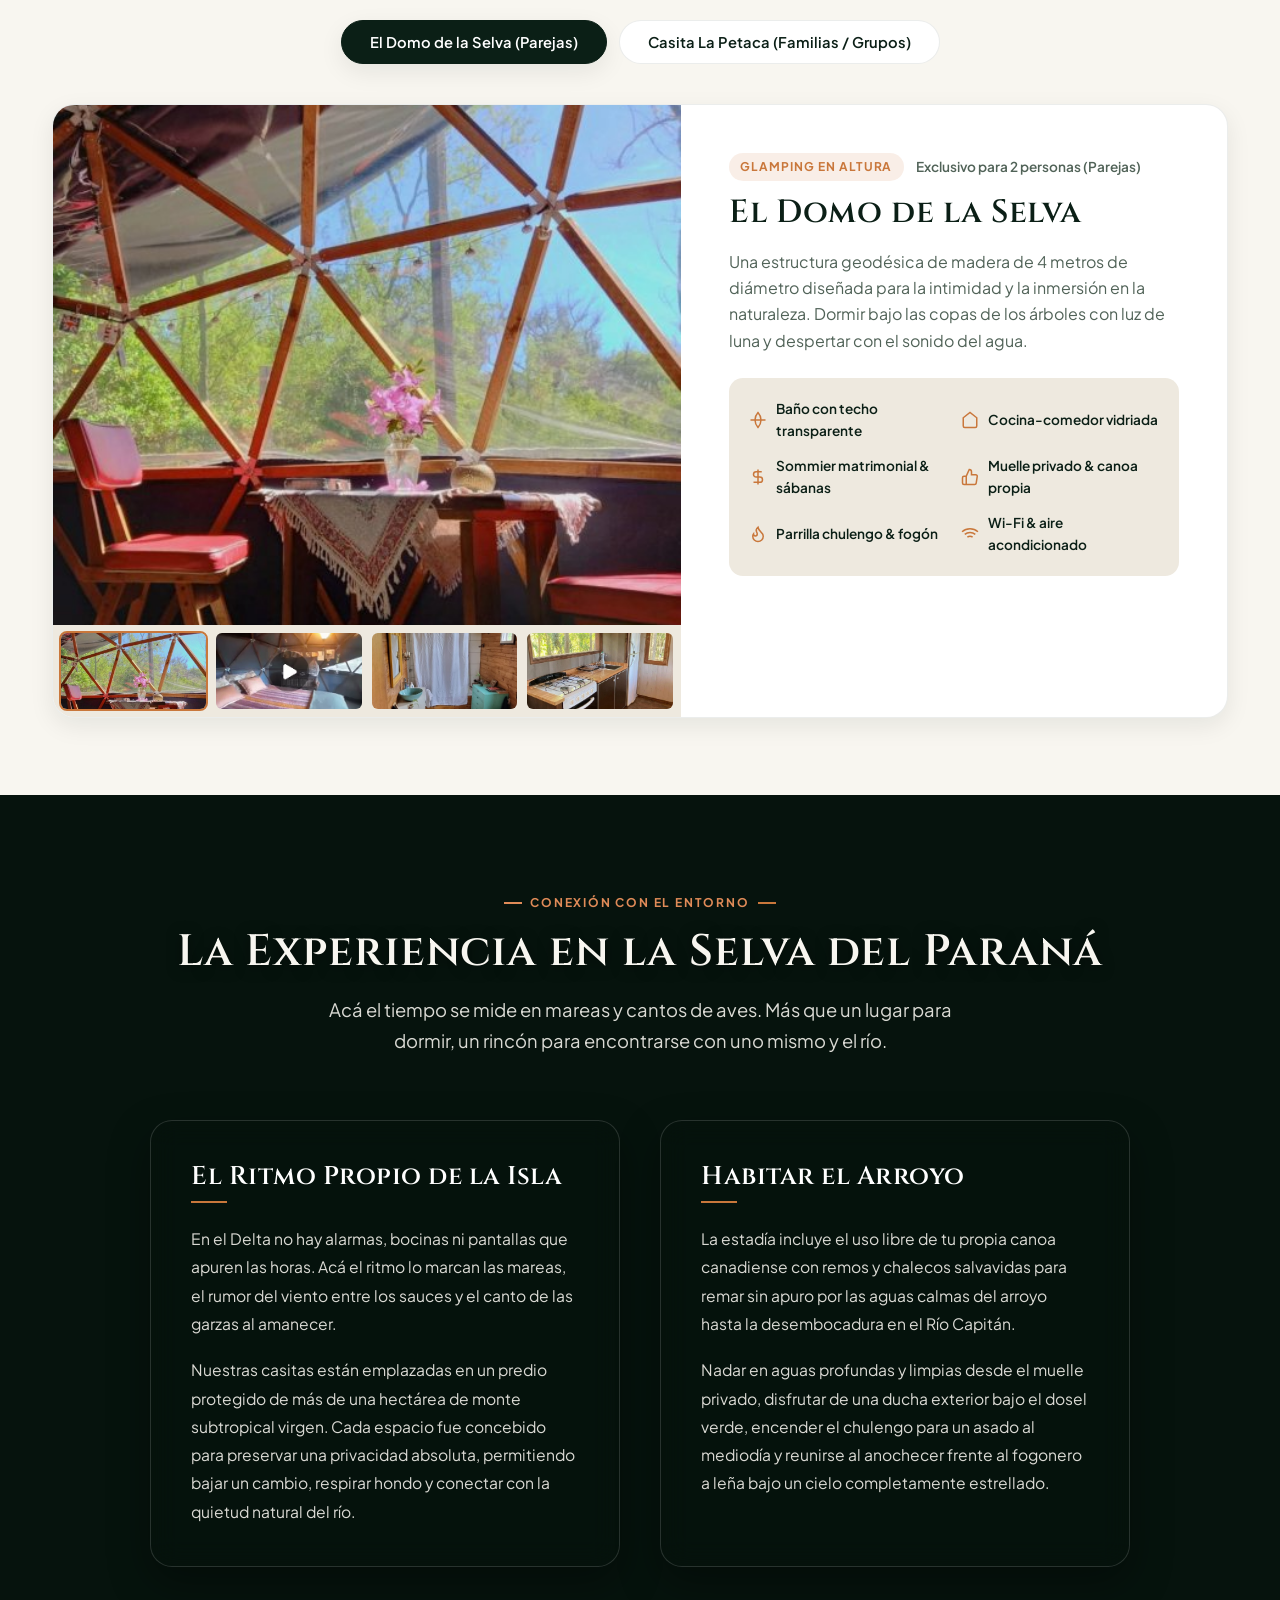
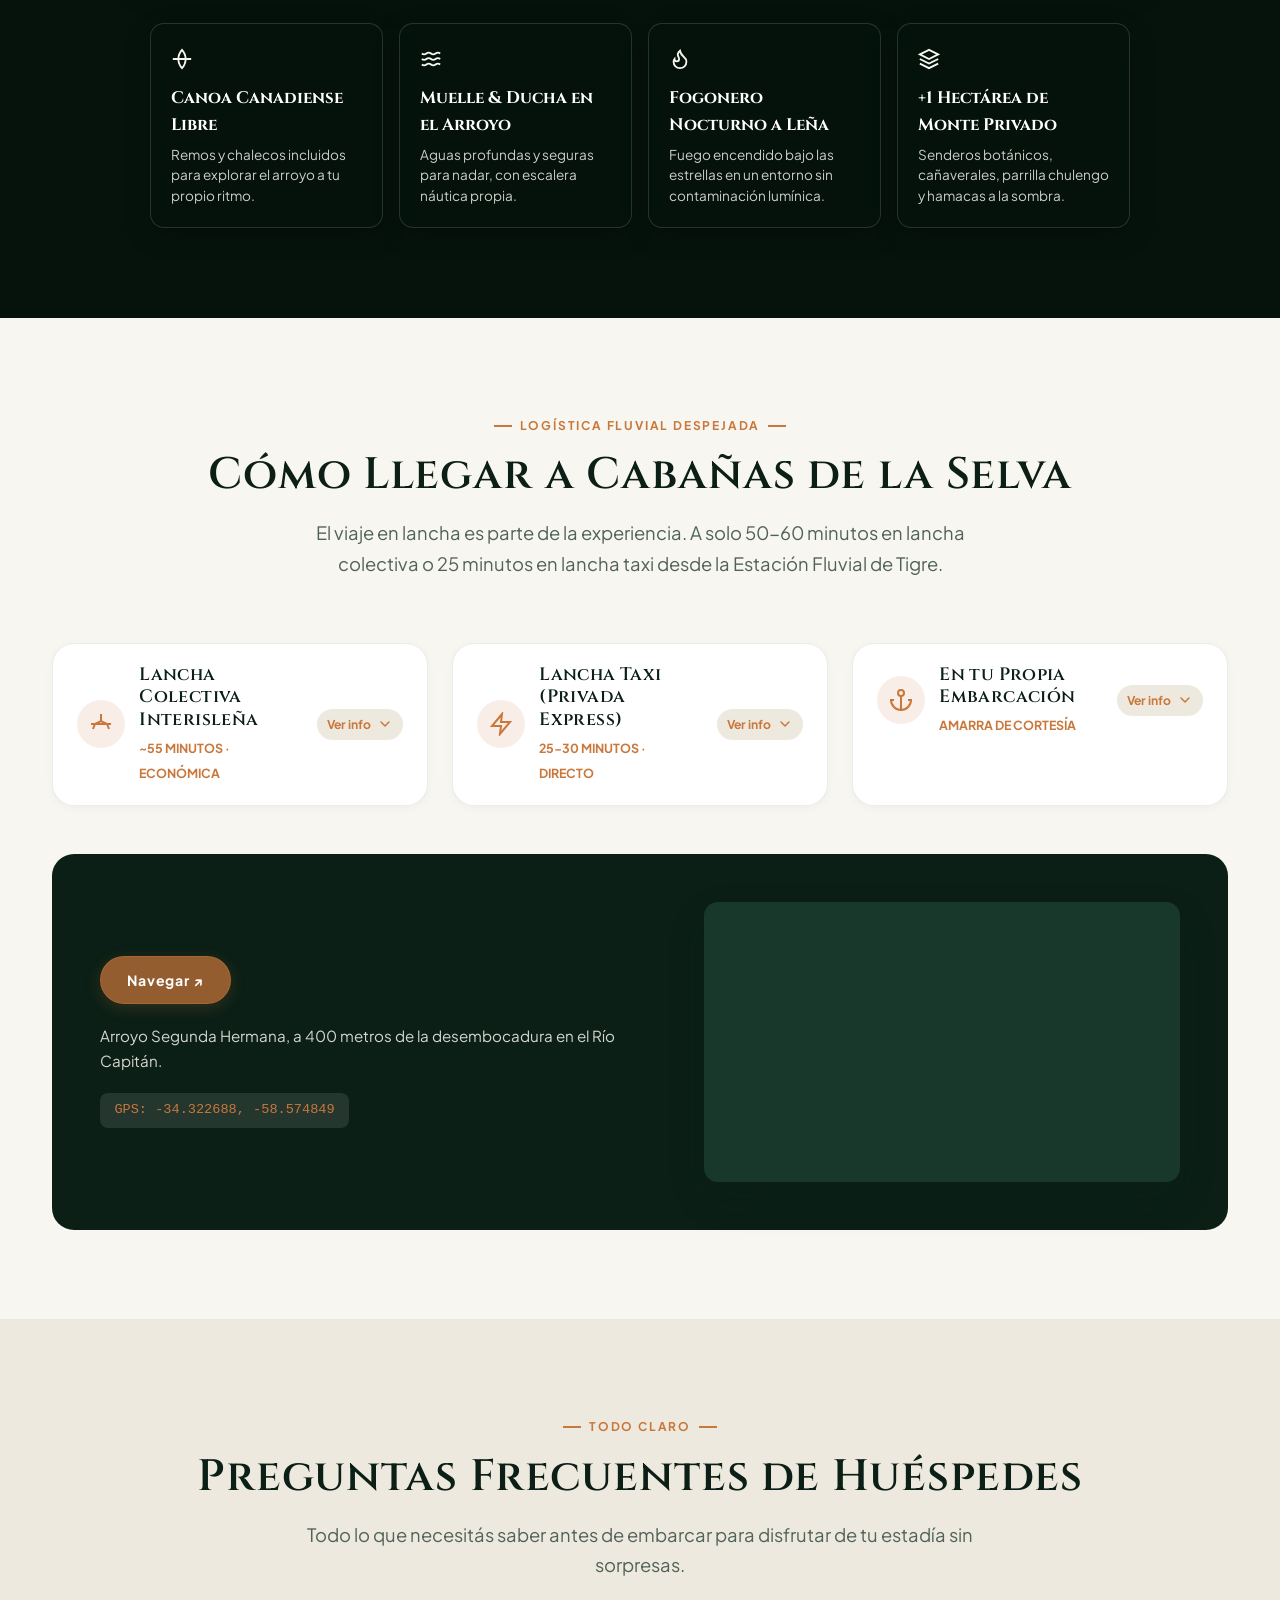
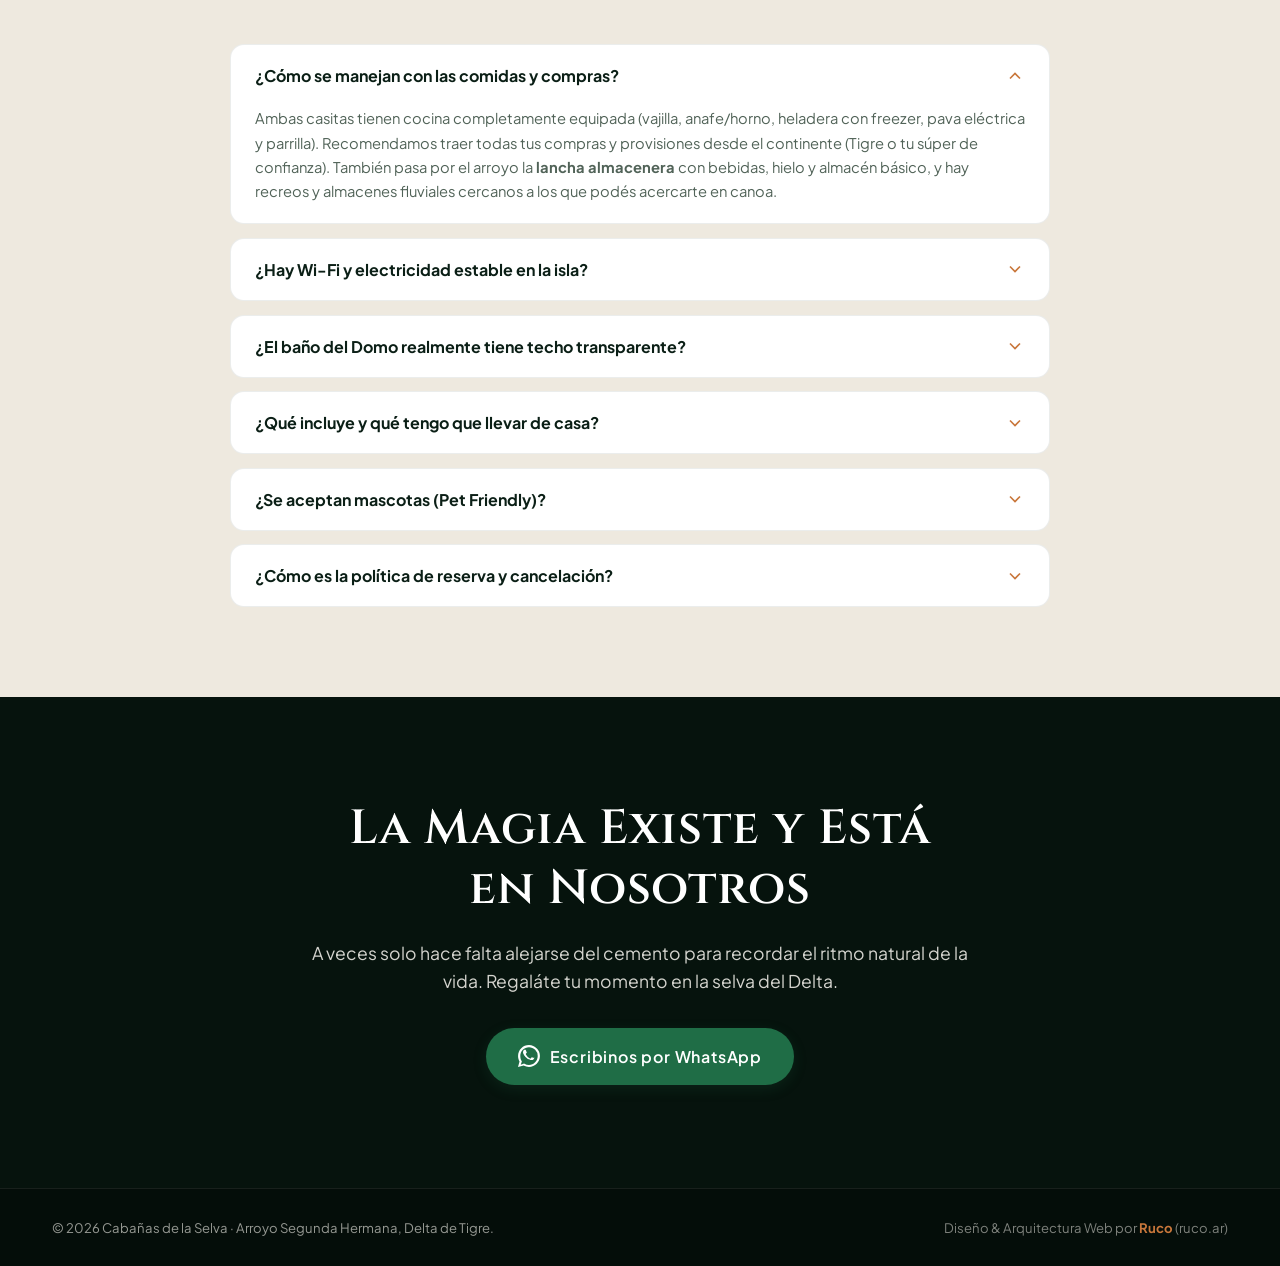
==== commit 13fa883c: "se actualizaron msj predeterminados" ====
--- a/index.html
+++ b/index.html
@@ -207,9 +207,9 @@
               <div class="booking-input-wrap">
                 <svg width="18" height="18" viewBox="0 0 24 24" fill="none" stroke="currentColor" stroke-width="2"><path d="M3 9l9-7 9 7v11a2 2 0 0 1-2 2H5a2 2 0 0 1-2-2z"/><polyline points="9 22 9 12 15 12 15 22"/></svg>
                 <select id="booking-unit" class="booking-select" required>
-                  <option value="El Domo de la Selva (Parejas)">El Domo de la Selva (Glamping Parejas)</option>
-                  <option value="Casita La Petaca (Familias/Grupos)">Casita La Petaca (Hasta 4-5 personas)</option>
-                  <option value="Ambas Casitas (Predio Completo)">Ambas Casitas (Predio exclusivo)</option>
+                  <option value="El Domo de la Selva">El Domo de la Selva (Glamping Parejas)</option>
+                  <option value="Casita La Petaca">Casita La Petaca (Hasta 4-5 personas)</option>
+                  <option value="Ambas Casitas">Ambas Casitas (Predio exclusivo)</option>
                 </select>
               </div>
             </div>
@@ -259,10 +259,10 @@
       <!-- Selector de Casita -->
       <div class="units-tabs">
         <button class="unit-tab-btn active" data-unit="domo">
-          🌿 El Domo de la Selva (Parejas)
+          El Domo de la Selva (Parejas)
         </button>
         <button class="unit-tab-btn" data-unit="petaca">
-          🏡 Casita La Petaca (Familias / Grupos)
+          Casita La Petaca (Familias / Grupos)
         </button>
       </div>
 
@@ -290,7 +290,7 @@
           <div>
             <div class="unit-top-meta">
               <span class="unit-badge">Glamping en Altura</span>
-              <span class="unit-capacity">👥 Exclusivo para 2 personas (Parejas)</span>
+              <span class="unit-capacity">Exclusivo para 2 personas (Parejas)</span>
             </div>
             <h3 class="unit-name">El Domo de la Selva</h3>
             <p class="unit-lead">
@@ -351,7 +351,7 @@
           <div>
             <div class="unit-top-meta">
               <span class="unit-badge">Cabaña Tradicional Isleña</span>
-              <span class="unit-capacity">👨‍👩‍👧‍👦 Capacidad hasta 4 a 5 personas</span>
+              <span class="unit-capacity">Capacidad hasta 4 a 5 personas</span>
             </div>
             <h3 class="unit-name">Casita La Petaca</h3>
             <p class="unit-lead">
@@ -428,28 +428,36 @@
         <!-- Pilares de Experiencia (Sin fotos, estética editorial limpia) -->
         <div class="exp-editorial-features">
           <div class="exp-feature-pill">
-            <span class="pill-icon">🛶</span>
+            <span class="pill-icon">
+              <svg width="22" height="22" viewBox="0 0 24 24" fill="none" stroke="currentColor" stroke-width="2"><path d="M2 12h20M12 2a15.3 15.3 0 0 1 4 10 15.3 15.3 0 0 1-4 10 15.3 15.3 0 0 1-4-10 15.3 15.3 0 0 1 4-10z"/></svg>
+            </span>
             <div class="pill-text">
               <strong>Canoa Canadiense Libre</strong>
               <span>Remos y chalecos incluidos para explorar el arroyo a tu propio ritmo.</span>
             </div>
           </div>
           <div class="exp-feature-pill">
-            <span class="pill-icon">🏊‍♂️</span>
+            <span class="pill-icon">
+              <svg width="22" height="22" viewBox="0 0 24 24" fill="none" stroke="currentColor" stroke-width="2"><path d="M2 6c.6.5 1.2 1 2.5 1C7 7 7 5 9.5 5c2.6 0 2.4 2 5 2 2.5 0 2.5-2 5-2 1.3 0 1.9.5 2.5 1M2 12c.6.5 1.2 1 2.5 1 2.5 0 2.5-2 5-2 2.6 0 2.4 2 5 2 2.5 0 2.5-2 5-2 1.3 0 1.9.5 2.5 1M2 18c.6.5 1.2 1 2.5 1 2.5 0 2.5-2 5-2 2.6 0 2.4 2 5 2 2.5 0 2.5-2 5-2 1.3 0 1.9.5 2.5 1"/></svg>
+            </span>
             <div class="pill-text">
               <strong>Muelle &amp; Ducha en el Arroyo</strong>
               <span>Aguas profundas y seguras para nadar, con escalera náutica propia.</span>
             </div>
           </div>
           <div class="exp-feature-pill">
-            <span class="pill-icon">🔥</span>
+            <span class="pill-icon">
+              <svg width="22" height="22" viewBox="0 0 24 24" fill="none" stroke="currentColor" stroke-width="2"><path d="M8.5 14.5A2.5 2.5 0 0 0 11 12c0-1.38-.5-2-1-3-1.072-2.143-.224-4.054 2-6 .5 2.5 2 4.9 4 6.5 2 1.6 3 3.5 3 5.5a7 7 0 1 1-14 0c0-1.153.433-2.294 1-3a2.5 2.5 0 0 0 2.5 2.5z"/></svg>
+            </span>
             <div class="pill-text">
               <strong>Fogonero Nocturno a Leña</strong>
               <span>Fuego encendido bajo las estrellas en un entorno sin contaminación lumínica.</span>
             </div>
           </div>
           <div class="exp-feature-pill">
-            <span class="pill-icon">🌿</span>
+            <span class="pill-icon">
+              <svg width="22" height="22" viewBox="0 0 24 24" fill="none" stroke="currentColor" stroke-width="2"><path d="M12 2L2 7l10 5 10-5-10-5zM2 17l10 5 10-5M2 12l10 5 10-5"/></svg>
+            </span>
             <div class="pill-text">
               <strong>+1 Hectárea de Monte Privado</strong>
               <span>Senderos botánicos, cañaverales, parrilla chulengo y hamacas a la sombra.</span>
@@ -699,7 +707,7 @@
         A veces solo hace falta alejarse del cemento para recordar el ritmo natural de la vida. Regaláte tu momento en la selva del Delta.
       </p>
       <div class="cta-banner-buttons">
-        <a href="https://wa.me/5491168408623?text=¡Hola!%20Vimos%20la%20web%20y%20queremos%20consultar%20disponibilidad%20para%20una%20escapada" target="_blank" rel="noopener" class="btn btn-whatsapp" style="font-size: 1rem; padding: 1rem 2rem;">
+        <a href="https://wa.me/5491168408623?text=Hola!%20Quería%20consultar%20disponibilidad%20y%20tarifas%20para%20una%20escapada%20en%20Cabañas%20de%20la%20Selva.%20Gracias!" target="_blank" rel="noopener" class="btn btn-whatsapp" style="font-size: 1rem; padding: 1rem 2rem;">
           <svg width="22" height="22" viewBox="0 0 24 24" fill="currentColor"><path d="M17.472 14.382c-.301-.15-1.78-.879-2.056-.98-.276-.1-.477-.15-.678.15-.201.3-.778.98-.954 1.18-.175.201-.351.226-.652.075-1.928-.966-3.193-2.189-4.469-4.38-.337-.58-.035-.895.116-1.045.135-.136.3-.351.451-.527.151-.176.201-.301.301-.502.101-.2.05-.376-.025-.526-.075-.151-.678-1.633-.929-2.235-.244-.587-.492-.507-.677-.516-.176-.008-.376-.01-.577-.01-.201 0-.527.075-.803.376-.276.3-1.054 1.03-1.054 2.511 0 1.481 1.079 2.91 1.23 3.111.15.201 2.124 3.243 5.145 4.549.718.311 1.279.497 1.716.636.722.23 1.378.197 1.897.12.578-.087 1.78-.727 2.031-1.429.251-.702.251-1.303.176-1.429-.076-.126-.277-.201-.578-.352zM12 21.82c-1.748 0-3.46-.46-4.966-1.332l-.356-.211-3.69 1.196 1.218-3.597-.232-.37C3.045 15.952 2.5 14.011 2.5 12c0-5.238 4.262-9.5 9.5-9.5 2.538 0 4.924.989 6.72 2.784A9.444 9.444 0 0 1 21.5 12c0 5.238-4.262 9.82-9.5 9.82zm8.411-17.91A11.89 11.89 0 0 0 12 .08C5.424.08.08 5.424.08 12c0 2.1.548 4.148 1.589 5.961L0 24l6.19-1.624C7.94 23.35 9.947 23.92 12 23.92c6.576 0 11.92-5.344 11.92-11.92 0-3.184-1.24-6.177-3.509-8.41z"/></svg>
           <span>Escribinos por WhatsApp</span>
         </a>
